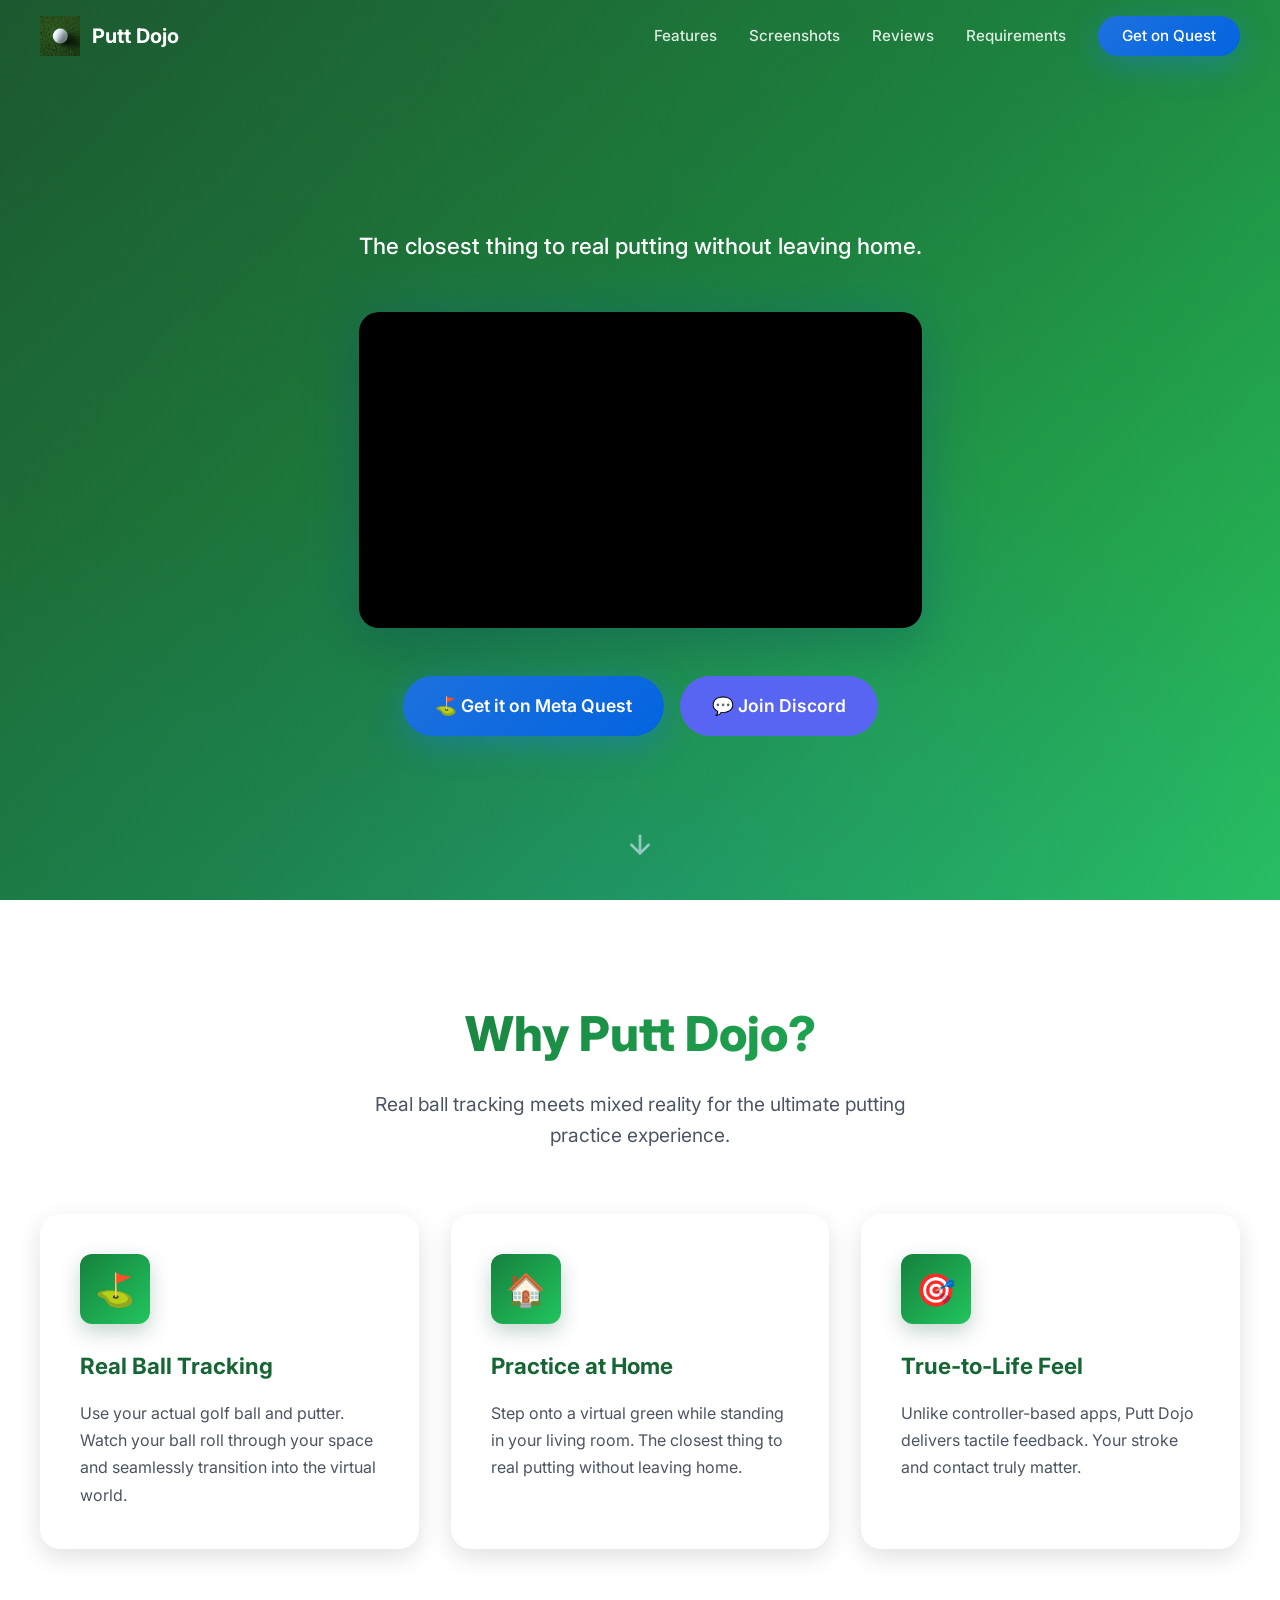
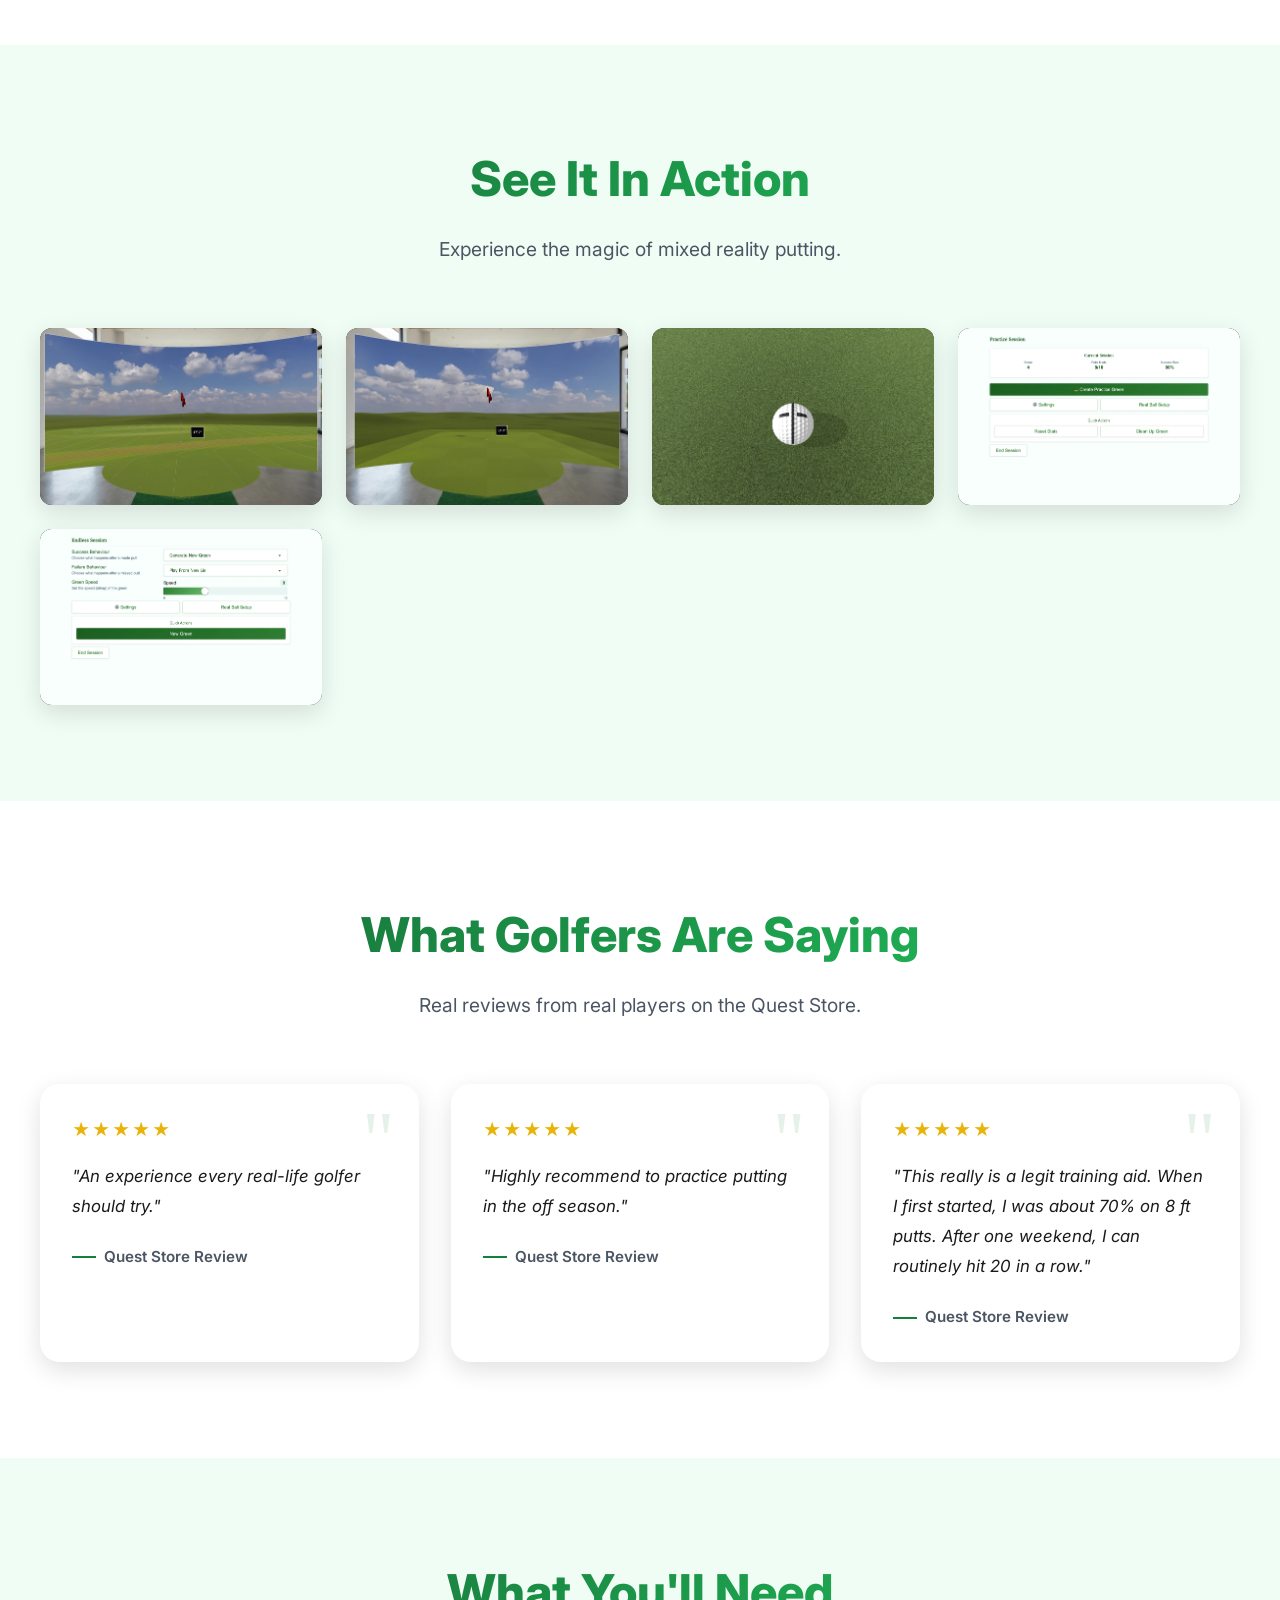
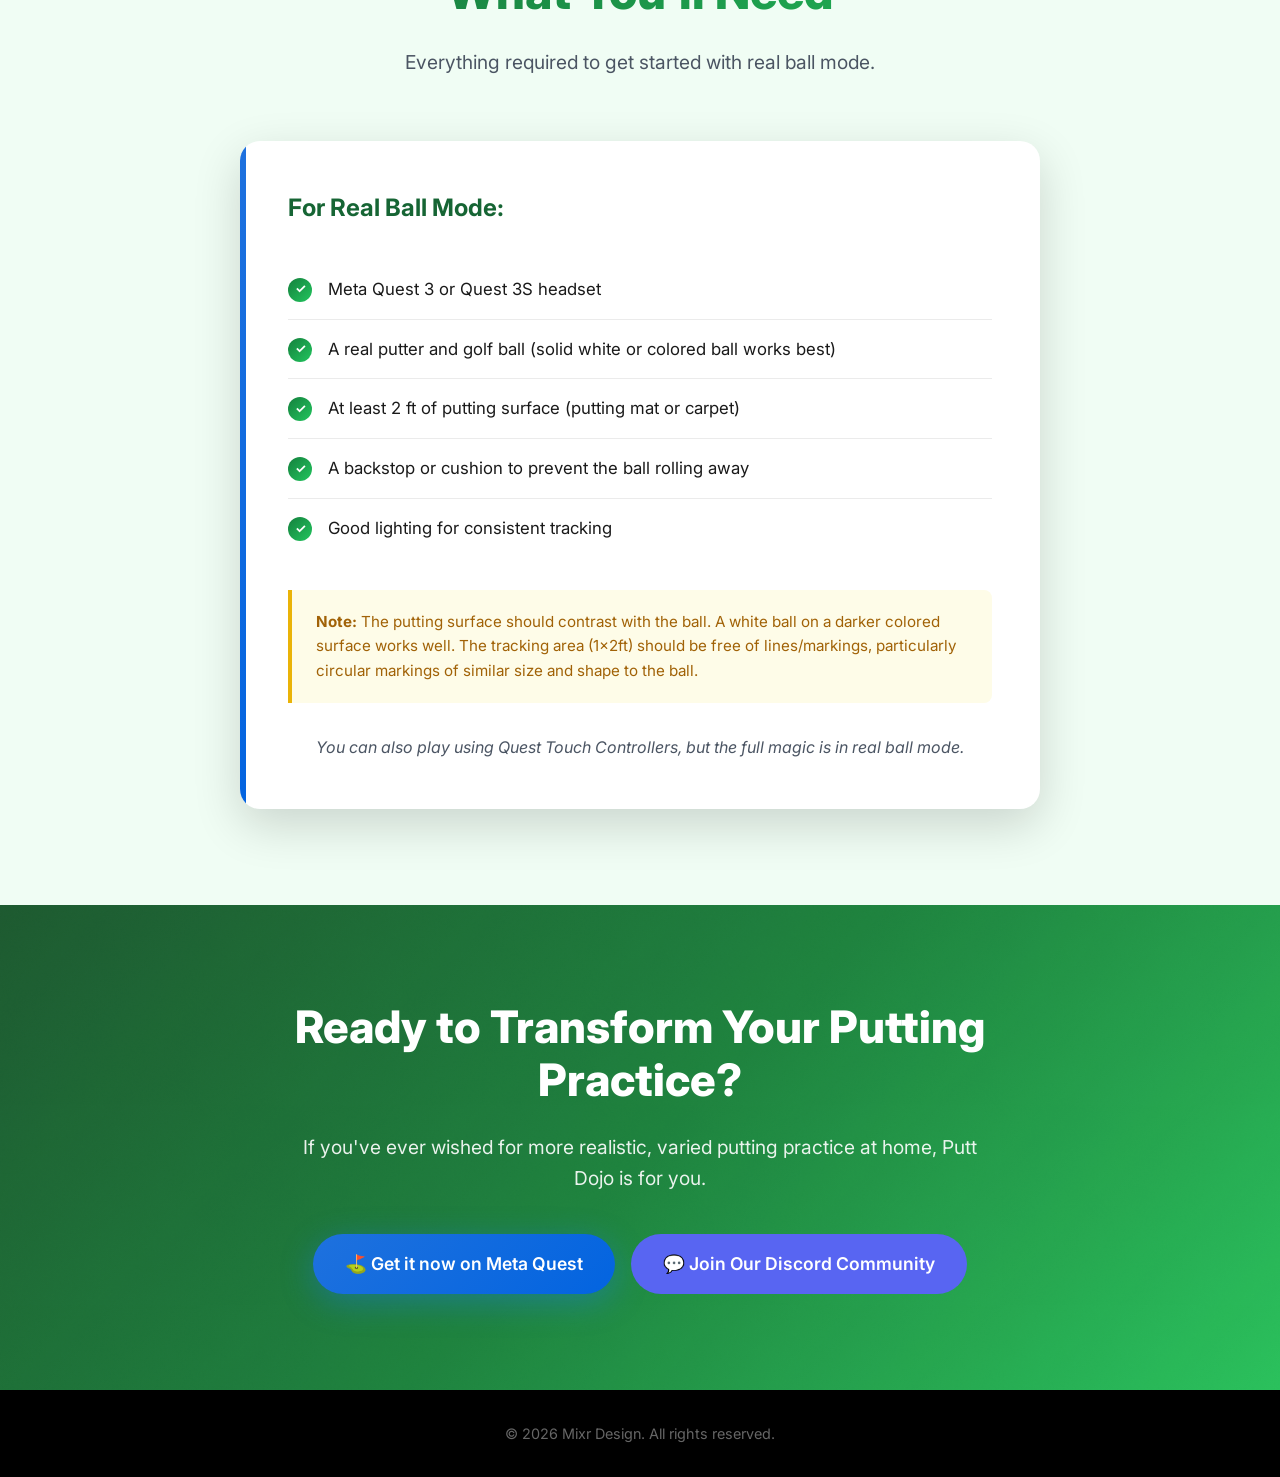
==== index.html @ 4bf3dfb3 "Update testimonial text in index.html Replaced the existing testimonial with a shorter, more concise" ====
<!DOCTYPE html>
<html lang="en">
  <head>
    <meta charset="UTF-8" />
    <meta name="viewport" content="width=device-width, initial-scale=1.0" />
    <title>Putt Dojo - Real Ball VR Golf Simulator</title>
    <meta
      name="description"
      content="Transform your putting practice with Putt Dojo. Use your real putter and golf ball in mixed reality. Available on Meta Quest 3."
    />

    <!-- Preconnect to external domains for faster loading -->
    <link rel="preconnect" href="https://www.youtube.com" />
    <link rel="preconnect" href="https://i.ytimg.com" />
    <link rel="preconnect" href="https://fonts.googleapis.com" />
    <link rel="preconnect" href="https://fonts.gstatic.com" crossorigin />

    <!-- Modern font -->
    <link
      href="https://fonts.googleapis.com/css2?family=Inter:wght@400;500;600;700;800&display=swap"
      rel="stylesheet"
    />

    <link rel="icon" type="image/x-icon" href="images/favicon.ico" />

    <link rel="stylesheet" href="styles.css" />

    <!-- Google tag (gtag.js) -->
    <script
      async
      src="https://www.googletagmanager.com/gtag/js?id=AW-17331577749"
    ></script>
    <script>
      window.dataLayer = window.dataLayer || [];
      function gtag() {
        dataLayer.push(arguments);
      }
      gtag("js", new Date());
      gtag("config", "AW-17331577749");
    </script>
  </head>
  <body>
    <!-- Navigation -->
    <nav class="nav" id="nav">
      <div class="nav-container">
        <a href="#" class="nav-logo">
          <img src="images/Icon.webp" alt="Putt Dojo" class="loaded" />
          <span>Putt Dojo</span>
        </a>
        <ul class="nav-links" id="nav-links">
          <li><a href="#features">Features</a></li>
          <li><a href="#screenshots">Screenshots</a></li>
          <li><a href="#reviews">Reviews</a></li>
          <li><a href="#requirements">Requirements</a></li>
          <li>
            <a
              href="https://www.meta.com/en-gb/experiences/putt-window/7908645409222708/"
              class="nav-cta"
              target="_blank"
              rel="noopener noreferrer"
            >
              Get on Quest
            </a>
          </li>
        </ul>
        <button
          class="nav-toggle"
          id="nav-toggle"
          aria-label="Toggle navigation"
        >
          <span></span>
          <span></span>
          <span></span>
        </button>
      </div>
    </nav>

    <!-- Hero Section -->
    <section class="hero">
      <div class="hero-content">
        <p class="hero-tagline">
          The closest thing to real putting without leaving home.
        </p>

        <div class="hero-video-container">
          <div class="video-wrapper">
            <iframe
              src="https://www.youtube.com/embed/r_3eahuJ0L4?autoplay=1&mute=1&loop=1&playlist=r_3eahuJ0L4&controls=0&modestbranding=1&rel=0"
              title="Putt Dojo Demo"
              allow="accelerometer; autoplay; clipboard-write; encrypted-media; gyroscope; picture-in-picture"
              allowfullscreen
              loading="lazy"
            ></iframe>
          </div>
        </div>

        <div class="hero-buttons">
          <a
            href="https://www.meta.com/en-gb/experiences/putt-window/7908645409222708/"
            class="btn btn-primary"
            target="_blank"
            rel="noopener noreferrer"
          >
            ⛳️ Get it on Meta Quest
          </a>
          <a
            href="https://discord.gg/wkDcwCEBzJ"
            class="btn btn-discord"
            target="_blank"
            rel="noopener noreferrer"
          >
            💬 Join Discord
          </a>
        </div>
      </div>

      <div class="scroll-indicator">
        <svg
          viewBox="0 0 24 24"
          fill="none"
          stroke="currentColor"
          stroke-width="2"
        >
          <path d="M12 5v14M5 12l7 7 7-7" />
        </svg>
      </div>
    </section>

    <!-- Features Section -->
    <section class="section section-white" id="features">
      <div class="container">
        <div class="section-header reveal">
          <h2 class="section-title">Why Putt Dojo?</h2>
          <p class="section-subtitle">
            Real ball tracking meets mixed reality for the ultimate putting
            practice experience.
          </p>
        </div>

        <div class="features-grid">
          <div class="feature-card reveal">
            <div class="feature-icon">⛳</div>
            <h3>Real Ball Tracking</h3>
            <p>
              Use your actual golf ball and putter. Watch your ball roll through
              your space and seamlessly transition into the virtual world.
            </p>
          </div>

          <div class="feature-card reveal">
            <div class="feature-icon">🏠</div>
            <h3>Practice at Home</h3>
            <p>
              Step onto a virtual green while standing in your living room. The
              closest thing to real putting without leaving home.
            </p>
          </div>

          <div class="feature-card reveal">
            <div class="feature-icon">🎯</div>
            <h3>True-to-Life Feel</h3>
            <p>
              Unlike controller-based apps, Putt Dojo delivers tactile feedback.
              Your stroke and contact truly matter.
            </p>
          </div>
        </div>
      </div>
    </section>

    <!-- Screenshots Section -->
    <section class="section section-light" id="screenshots">
      <div class="container">
        <div class="section-header reveal">
          <h2 class="section-title">See It In Action</h2>
          <p class="section-subtitle">
            Experience the magic of mixed reality putting.
          </p>
        </div>

        <div class="screenshots-grid">
          <div class="screenshot-item reveal">
            <img
              data-src="images/Screenshot0.webp"
              alt="Putt Dojo gameplay screenshot 1"
              class="lazy"
            />
          </div>
          <div class="screenshot-item reveal">
            <img
              data-src="images/Screenshot1.webp"
              alt="Putt Dojo gameplay screenshot 2"
              class="lazy"
            />
          </div>
          <div class="screenshot-item reveal">
            <img
              data-src="images/Screenshot2.webp"
              alt="Putt Dojo gameplay screenshot 3"
              class="lazy"
            />
          </div>
          <div class="screenshot-item reveal">
            <img
              data-src="images/Screenshot3.webp"
              alt="Putt Dojo gameplay screenshot 4"
              class="lazy"
            />
          </div>
          <div class="screenshot-item reveal">
            <img
              data-src="images/Screenshot4.webp"
              alt="Putt Dojo gameplay screenshot 5"
              class="lazy"
            />
          </div>
        </div>
      </div>
    </section>

    <!-- Testimonials Section -->
    <section class="section section-white" id="reviews">
      <div class="container">
        <div class="section-header reveal">
          <h2 class="section-title">What Golfers Are Saying</h2>
          <p class="section-subtitle">
            Real reviews from real players on the Quest Store.
          </p>
        </div>

        <div class="testimonials-grid">
          <div class="testimonial-card reveal">
            <div class="testimonial-rating">★★★★★</div>
            <p class="testimonial-text">
              "An experience every real-life golfer should try."
            </p>
            <p class="testimonial-author">Quest Store Review</p>
          </div>

          <div class="testimonial-card reveal">
            <div class="testimonial-rating">★★★★★</div>
            <p class="testimonial-text">
              "Highly recommend to practice putting in the off season."
            </p>
            <p class="testimonial-author">Quest Store Review</p>
          </div>

          <div class="testimonial-card reveal">
            <div class="testimonial-rating">★★★★★</div>
            <p class="testimonial-text">
              "This really is a legit training aid. When I first started, I was
              about 70% on 8 ft putts. After one weekend, I can routinely hit 20
              in a row."
            </p>
            <p class="testimonial-author">Quest Store Review</p>
          </div>
        </div>
      </div>
    </section>

    <!-- Requirements Section -->
    <section class="section section-light" id="requirements">
      <div class="container">
        <div class="section-header reveal">
          <h2 class="section-title">What You'll Need</h2>
          <p class="section-subtitle">
            Everything required to get started with real ball mode.
          </p>
        </div>

        <div class="requirements-container reveal">
          <div class="requirements-card">
            <h3>For Real Ball Mode:</h3>
            <ul class="requirements-list">
              <li>
                <span class="check-icon">✓</span>
                <span>Meta Quest 3 or Quest 3S headset</span>
              </li>
              <li>
                <span class="check-icon">✓</span>
                <span
                  >A real putter and golf ball (solid white or colored ball
                  works best)</span
                >
              </li>
              <li>
                <span class="check-icon">✓</span>
                <span
                  >At least 2 ft of putting surface (putting mat or
                  carpet)</span
                >
              </li>
              <li>
                <span class="check-icon">✓</span>
                <span
                  >A backstop or cushion to prevent the ball rolling away</span
                >
              </li>
              <li>
                <span class="check-icon">✓</span>
                <span>Good lighting for consistent tracking</span>
              </li>
            </ul>

            <div class="note-box">
              <p>
                <strong>Note:</strong> The putting surface should contrast with
                the ball. A white ball on a darker colored surface works well.
                The tracking area (1x2ft) should be free of lines/markings,
                particularly circular markings of similar size and shape to the
                ball.
              </p>
            </div>

            <p class="controller-note">
              You can also play using Quest Touch Controllers, but the full
              magic is in real ball mode.
            </p>
          </div>
        </div>
      </div>
    </section>

    <!-- CTA Section -->
    <section class="section section-gradient">
      <div class="container">
        <div class="cta-content reveal">
          <h2 class="cta-title">Ready to Transform Your Putting Practice?</h2>
          <p class="cta-text">
            If you've ever wished for more realistic, varied putting practice at
            home, Putt Dojo is for you.
          </p>

          <div class="cta-buttons">
            <a
              href="https://www.meta.com/en-gb/experiences/putt-window/7908645409222708/"
              class="btn btn-primary"
              target="_blank"
              rel="noopener noreferrer"
            >
              ⛳️ Get it now on Meta Quest
            </a>
            <a
              href="https://discord.gg/wkDcwCEBzJ"
              class="btn btn-discord"
              target="_blank"
              rel="noopener noreferrer"
            >
              💬 Join Our Discord Community
            </a>
          </div>
        </div>
      </div>
    </section>

    <!-- Footer -->
    <footer class="footer">
      <p>&copy; 2026 Mixr Design. All rights reserved.</p>
    </footer>

    <script src="script.js"></script>
  </body>
</html>
---- styles.css ----
:root {
  /* Color palette - Light Golf Green Theme */
  --primary-green: #15803d;
  --primary-green-dark: #166534;
  --primary-green-light: #22c55e;
  --accent-blue: #0d9488;
  --accent-blue-dark: #0f766e;
  --discord-purple: #5865f2;
  --background-dark: #14532d;
  --background-light: #f0fdf4;
  --card-bg: #ffffff;
  --text-primary: #1a1a1a;
  --text-secondary: #4b5563;
  --text-light: #ffffff;
  --gold: #eab308;
  --warning-bg: #fefce8;
  --warning-border: #eab308;

  /* Gradients */
  --gradient-hero: linear-gradient(
    135deg,
    #14532d 0%,
    #15803d 50%,
    #22c55e 100%
  );
  --gradient-cta: linear-gradient(135deg, #1e71de 0%, #0364e0 100%);
  --gradient-card: linear-gradient(145deg, #ffffff 0%, #f0fdf4 100%);

  /* Spacing */
  --section-padding: 6rem;
  --container-max: 1200px;

  /* Shadows */
  --shadow-sm: 0 2px 8px rgba(0, 0, 0, 0.08);
  --shadow-md: 0 8px 24px rgba(0, 0, 0, 0.12);
  --shadow-lg: 0 16px 48px rgba(0, 0, 0, 0.16);
  --shadow-glow: 0 8px 32px rgba(24, 119, 242, 0.4);

  /* Transitions */
  --transition-fast: 0.2s ease;
  --transition-normal: 0.3s ease;
  --transition-slow: 0.5s ease;

  /* Border radius */
  --radius-sm: 8px;
  --radius-md: 12px;
  --radius-lg: 20px;
  --radius-xl: 32px;
}

* {
  margin: 0;
  padding: 0;
  box-sizing: border-box;
}

html {
  scroll-behavior: smooth;
}

body {
  font-family: "Inter", -apple-system, BlinkMacSystemFont, "Segoe UI", Roboto,
    sans-serif;
  background: var(--background-dark);
  color: var(--text-light);
  line-height: 1.6;
  overflow-x: hidden;
}

/* ===== NAVIGATION ===== */
.nav {
  position: fixed;
  top: 0;
  left: 0;
  right: 0;
  z-index: 1000;
  padding: 1rem 2rem;
  transition: all var(--transition-normal);
}

.nav.scrolled {
  background: rgba(20, 83, 45, 0.95);
  backdrop-filter: blur(20px);
  -webkit-backdrop-filter: blur(20px);
  box-shadow: 0 4px 30px rgba(0, 0, 0, 0.15);
}

.nav-container {
  max-width: var(--container-max);
  margin: 0 auto;
  display: flex;
  align-items: center;
  justify-content: space-between;
}

.nav-logo {
  display: flex;
  align-items: center;
  gap: 0.75rem;
  text-decoration: none;
  color: var(--text-light);
  font-weight: 700;
  font-size: 1.25rem;
}

.nav-logo img {
  height: 40px;
  width: auto;
}

.nav-links {
  display: flex;
  align-items: center;
  gap: 2rem;
  list-style: none;
}

.nav-links a {
  color: var(--text-light);
  text-decoration: none;
  font-weight: 500;
  font-size: 0.95rem;
  opacity: 0.85;
  transition: opacity var(--transition-fast);
}

.nav-links a:hover {
  opacity: 1;
}

.nav-cta {
  background: var(--gradient-cta);
  color: white !important;
  padding: 0.65rem 1.5rem;
  border-radius: 50px;
  opacity: 1 !important;
  box-shadow: var(--shadow-glow);
  transition: transform var(--transition-fast),
    box-shadow var(--transition-fast);
}

.nav-cta:hover {
  transform: translateY(-2px);
  box-shadow: 0 12px 40px rgba(24, 119, 242, 0.5);
}

.nav-toggle {
  display: none;
  flex-direction: column;
  gap: 5px;
  background: none;
  border: none;
  cursor: pointer;
  padding: 0.5rem;
}

.nav-toggle span {
  width: 24px;
  height: 2px;
  background: white;
  border-radius: 2px;
  transition: var(--transition-fast);
}

/* ===== HERO SECTION ===== */
.hero {
  min-height: 100vh;
  display: flex;
  flex-direction: column;
  align-items: center;
  justify-content: center;
  padding: 8rem 2rem 4rem;
  background: var(--gradient-hero);
  position: relative;
  overflow: hidden;
}

.hero::before {
  content: "";
  position: absolute;
  top: 0;
  left: 0;
  right: 0;
  bottom: 0;
  background: url("images/green.png") repeat;
  background-size: 400px 400px;
  opacity: 0.08;
  pointer-events: none;
}

.hero::after {
  content: "";
  position: absolute;
  bottom: -50%;
  left: -25%;
  width: 150%;
  height: 100%;
  background: radial-gradient(
    ellipse at center,
    rgba(24, 119, 242, 0.15) 0%,
    transparent 70%
  );
  pointer-events: none;
}

.hero-content {
  position: relative;
  z-index: 1;
  text-align: center;
  max-width: 900px;
  margin: 0 auto;
}

.hero-tagline {
  font-size: clamp(1.1rem, 3vw, 1.4rem);
  font-weight: 500;
  opacity: 0.9;
  margin-bottom: 3rem;
  animation: fadeInUp 0.8s ease-out 0.1s both;
}

.hero-video-container {
  position: relative;
  width: 100%;
  max-width: 800px;
  margin: 0 auto 3rem;
  border-radius: var(--radius-lg);
  overflow: hidden;
  box-shadow: var(--shadow-lg), 0 0 60px rgba(24, 119, 242, 0.2);
  animation: fadeInUp 0.8s ease-out 0.2s both;
}

.hero-video-container::before {
  content: "";
  position: absolute;
  inset: -2px;
  background: linear-gradient(
    135deg,
    rgba(255, 255, 255, 0.2) 0%,
    transparent 50%,
    rgba(24, 119, 242, 0.3) 100%
  );
  border-radius: inherit;
  z-index: -1;
}

.video-wrapper {
  position: relative;
  aspect-ratio: 16 / 9;
  background: #000;
}

.video-wrapper iframe {
  position: absolute;
  top: 0;
  left: 0;
  width: 100%;
  height: 100%;
  border: 0;
}

.hero-buttons {
  display: flex;
  flex-wrap: wrap;
  gap: 1rem;
  justify-content: center;
  animation: fadeInUp 0.8s ease-out 0.3s both;
}

.btn {
  display: inline-flex;
  align-items: center;
  gap: 0.5rem;
  padding: 1rem 2rem;
  font-size: 1.1rem;
  font-weight: 600;
  text-decoration: none;
  border-radius: 50px;
  transition: all var(--transition-normal);
  cursor: pointer;
  border: none;
}

.btn-primary {
  background: var(--gradient-cta);
  color: white;
  box-shadow: var(--shadow-glow);
}

.btn-primary:hover {
  transform: translateY(-3px);
  box-shadow: 0 14px 40px rgba(24, 119, 242, 0.5);
}

.btn-secondary {
  background: rgba(255, 255, 255, 0.1);
  color: white;
  border: 2px solid rgba(255, 255, 255, 0.3);
  backdrop-filter: blur(10px);
}

.btn-secondary:hover {
  background: rgba(255, 255, 255, 0.2);
  border-color: rgba(255, 255, 255, 0.5);
  transform: translateY(-3px);
}

.btn-discord {
  background: var(--discord-purple);
  color: white;
}

.btn-discord:hover {
  background: #4752c4;
  transform: translateY(-3px);
  box-shadow: 0 14px 40px rgba(88, 101, 242, 0.4);
}

.scroll-indicator {
  position: absolute;
  bottom: 2rem;
  left: 50%;
  transform: translateX(-50%);
  animation: bounce 2s infinite;
  opacity: 0.6;
}

.scroll-indicator svg {
  width: 32px;
  height: 32px;
}

/* ===== SECTION STYLES ===== */
.section {
  padding: var(--section-padding) 2rem;
}

.section-light {
  background: var(--background-light);
  color: var(--text-primary);
}

.section-white {
  background: #ffffff;
  color: var(--text-primary);
}

.section-dark {
  background: var(--background-dark);
  color: var(--text-light);
}

.section-gradient {
  background: var(--gradient-hero);
  color: var(--text-light);
  position: relative;
}

.section-gradient::before {
  content: "";
  position: absolute;
  top: 0;
  left: 0;
  right: 0;
  bottom: 0;
  background: url("images/green.png") repeat;
  background-size: 400px 400px;
  opacity: 0.1;
  pointer-events: none;
}

.container {
  max-width: var(--container-max);
  margin: 0 auto;
  position: relative;
  z-index: 1;
}

.section-header {
  text-align: center;
  margin-bottom: 4rem;
}

.section-title {
  font-size: clamp(2rem, 5vw, 3rem);
  font-weight: 800;
  margin-bottom: 1rem;
  background: linear-gradient(
    135deg,
    var(--primary-green-dark) 0%,
    var(--primary-green-light) 100%
  );
  -webkit-background-clip: text;
  -webkit-text-fill-color: transparent;
  background-clip: text;
}

.section-dark .section-title,
.section-gradient .section-title {
  background: linear-gradient(135deg, #ffffff 0%, #b8d4c8 100%);
  -webkit-background-clip: text;
  -webkit-text-fill-color: transparent;
  background-clip: text;
}

.section-subtitle {
  font-size: 1.2rem;
  color: var(--text-secondary);
  max-width: 600px;
  margin: 0 auto;
}

.section-dark .section-subtitle,
.section-gradient .section-subtitle {
  color: rgba(255, 255, 255, 0.8);
}

/* ===== FEATURES SECTION ===== */
.features-grid {
  display: grid;
  grid-template-columns: repeat(auto-fit, minmax(300px, 1fr));
  gap: 2rem;
}

.feature-card {
  background: var(--card-bg);
  padding: 2.5rem;
  border-radius: var(--radius-lg);
  box-shadow: var(--shadow-md);
  transition: all var(--transition-normal);
  position: relative;
  overflow: hidden;
}

.feature-card::before {
  content: "";
  position: absolute;
  top: 0;
  left: 0;
  right: 0;
  height: 4px;
  background: var(--gradient-cta);
  transform: scaleX(0);
  transition: transform var(--transition-normal);
}

.feature-card:hover {
  transform: translateY(-8px);
  box-shadow: var(--shadow-lg);
}

.feature-card:hover::before {
  transform: scaleX(1);
}

.feature-icon {
  width: 70px;
  height: 70px;
  display: flex;
  align-items: center;
  justify-content: center;
  font-size: 2rem;
  background: linear-gradient(
    135deg,
    var(--primary-green) 0%,
    var(--primary-green-light) 100%
  );
  border-radius: var(--radius-md);
  margin-bottom: 1.5rem;
  box-shadow: 0 8px 20px rgba(26, 92, 58, 0.25);
}

.feature-card h3 {
  font-size: 1.4rem;
  font-weight: 700;
  margin-bottom: 1rem;
  color: var(--primary-green-dark);
}

.feature-card p {
  color: var(--text-secondary);
  line-height: 1.7;
}

/* ===== SCREENSHOTS SECTION ===== */
.screenshots-grid {
  display: grid;
  grid-template-columns: repeat(auto-fit, minmax(280px, 1fr));
  gap: 1.5rem;
}

.screenshot-item {
  position: relative;
  border-radius: var(--radius-md);
  overflow: hidden;
  box-shadow: var(--shadow-md);
  transition: all var(--transition-normal);
  aspect-ratio: 16 / 10;
  background: #1a1a1a;
}

.screenshot-item:hover {
  transform: scale(1.03);
  box-shadow: var(--shadow-lg);
}

.screenshot-item img {
  width: 100%;
  height: 100%;
  object-fit: cover;
  transition: opacity var(--transition-normal);
}

.screenshot-item::after {
  content: "";
  position: absolute;
  inset: 0;
  background: linear-gradient(to top, rgba(0, 0, 0, 0.3) 0%, transparent 50%);
  pointer-events: none;
  opacity: 0;
  transition: opacity var(--transition-normal);
}

.screenshot-item:hover::after {
  opacity: 1;
}

/* ===== TESTIMONIALS SECTION ===== */
.testimonials-grid {
  display: grid;
  grid-template-columns: repeat(auto-fit, minmax(320px, 1fr));
  gap: 2rem;
}

.testimonial-card {
  background: var(--card-bg);
  padding: 2rem;
  border-radius: var(--radius-lg);
  box-shadow: var(--shadow-md);
  position: relative;
  transition: all var(--transition-normal);
}

.testimonial-card:hover {
  transform: translateY(-5px);
  box-shadow: var(--shadow-lg);
}

.testimonial-card::before {
  content: '"';
  position: absolute;
  top: 1rem;
  right: 1.5rem;
  font-size: 5rem;
  font-family: Georgia, serif;
  color: var(--primary-green);
  opacity: 0.1;
  line-height: 1;
}

.testimonial-rating {
  color: var(--gold);
  font-size: 1.1rem;
  letter-spacing: 2px;
  margin-bottom: 1rem;
}

.testimonial-text {
  font-size: 1.05rem;
  line-height: 1.8;
  color: var(--text-primary);
  margin-bottom: 1.5rem;
  font-style: italic;
}

.testimonial-author {
  font-weight: 600;
  color: var(--text-secondary);
  font-size: 0.95rem;
  display: flex;
  align-items: center;
  gap: 0.5rem;
}

.testimonial-author::before {
  content: "";
  width: 24px;
  height: 2px;
  background: var(--primary-green);
}

/* ===== REQUIREMENTS SECTION ===== */
.requirements-container {
  max-width: 800px;
  margin: 0 auto;
}

.requirements-card {
  background: var(--card-bg);
  border-radius: var(--radius-lg);
  padding: 3rem;
  box-shadow: var(--shadow-lg);
  position: relative;
  overflow: hidden;
}

.requirements-card::before {
  content: "";
  position: absolute;
  top: 0;
  left: 0;
  width: 6px;
  height: 100%;
  background: var(--gradient-cta);
}

.requirements-card h3 {
  font-size: 1.5rem;
  font-weight: 700;
  color: var(--primary-green-dark);
  margin-bottom: 2rem;
}

.requirements-list {
  list-style: none;
  margin-bottom: 2rem;
}

.requirements-list li {
  display: flex;
  align-items: flex-start;
  gap: 1rem;
  padding: 1rem 0;
  border-bottom: 1px solid rgba(0, 0, 0, 0.08);
  color: var(--text-primary);
  font-size: 1.05rem;
}

.requirements-list li:last-child {
  border-bottom: none;
}

.check-icon {
  width: 24px;
  height: 24px;
  min-width: 24px;
  background: linear-gradient(
    135deg,
    var(--primary-green) 0%,
    var(--primary-green-light) 100%
  );
  border-radius: 50%;
  display: flex;
  align-items: center;
  justify-content: center;
  color: white;
  font-size: 0.8rem;
  font-weight: bold;
  margin-top: 2px;
}

.note-box {
  background: var(--warning-bg);
  border-left: 4px solid var(--warning-border);
  padding: 1.25rem 1.5rem;
  border-radius: 0 var(--radius-sm) var(--radius-sm) 0;
  margin-top: 2rem;
}

.note-box strong {
  color: #a16207;
}

.note-box p {
  color: #a16207;
  font-size: 0.95rem;
  line-height: 1.6;
}

.controller-note {
  margin-top: 2rem;
  color: var(--text-secondary);
  font-size: 1rem;
  font-style: italic;
  text-align: center;
}

/* ===== CTA SECTION ===== */
.cta-content {
  text-align: center;
  max-width: 700px;
  margin: 0 auto;
}

.cta-title {
  font-size: clamp(2rem, 5vw, 2.8rem);
  font-weight: 800;
  margin-bottom: 1.5rem;
  line-height: 1.2;
}

.cta-text {
  font-size: 1.2rem;
  opacity: 0.9;
  margin-bottom: 2.5rem;
}

.cta-buttons {
  display: flex;
  flex-wrap: wrap;
  gap: 1rem;
  justify-content: center;
}

/* ===== FOOTER ===== */
.footer {
  background: #000;
  padding: 2rem;
  text-align: center;
}

.footer p {
  color: #666;
  font-size: 0.9rem;
}

/* ===== ANIMATIONS ===== */
@keyframes fadeInUp {
  from {
    opacity: 0;
    transform: translateY(30px);
  }
  to {
    opacity: 1;
    transform: translateY(0);
  }
}

@keyframes bounce {
  0%,
  100% {
    transform: translateX(-50%) translateY(0);
  }
  50% {
    transform: translateX(-50%) translateY(10px);
  }
}

.reveal {
  opacity: 0;
  transform: translateY(40px);
  transition: all 0.8s ease;
}

.reveal.active {
  opacity: 1;
  transform: translateY(0);
}

/* Lazy load images */
img {
  opacity: 0;
  transition: opacity var(--transition-normal);
}

img.loaded {
  opacity: 1;
}

/* ===== RESPONSIVE ===== */
@media (max-width: 900px) {
  .nav-links {
    display: none;
    position: absolute;
    top: 100%;
    left: 0;
    right: 0;
    background: rgba(20, 83, 45, 0.98);
    flex-direction: column;
    padding: 2rem;
    gap: 1.5rem;
    backdrop-filter: blur(20px);
  }

  .nav-links.active {
    display: flex;
  }

  .nav-toggle {
    display: flex;
  }

  .hero {
    padding: 7rem 1.5rem 3rem;
    min-height: auto;
  }

  .hero-video-container {
    margin-bottom: 2rem;
  }

  .btn {
    padding: 0.9rem 1.75rem;
    font-size: 1rem;
  }

  .section {
    padding: 4rem 1.5rem;
  }

  .feature-card {
    padding: 2rem;
  }

  .requirements-card {
    padding: 2rem;
  }

  .testimonials-grid {
    grid-template-columns: 1fr;
  }
}

@media (max-width: 480px) {
  .hero-buttons {
    flex-direction: column;
    width: 100%;
  }

  .hero-buttons .btn {
    width: 100%;
    justify-content: center;
  }

  .cta-buttons {
    flex-direction: column;
  }

  .cta-buttons .btn {
    width: 100%;
    justify-content: center;
  }

  .features-grid {
    grid-template-columns: 1fr;
  }

  .screenshots-grid {
    grid-template-columns: 1fr;
  }
}
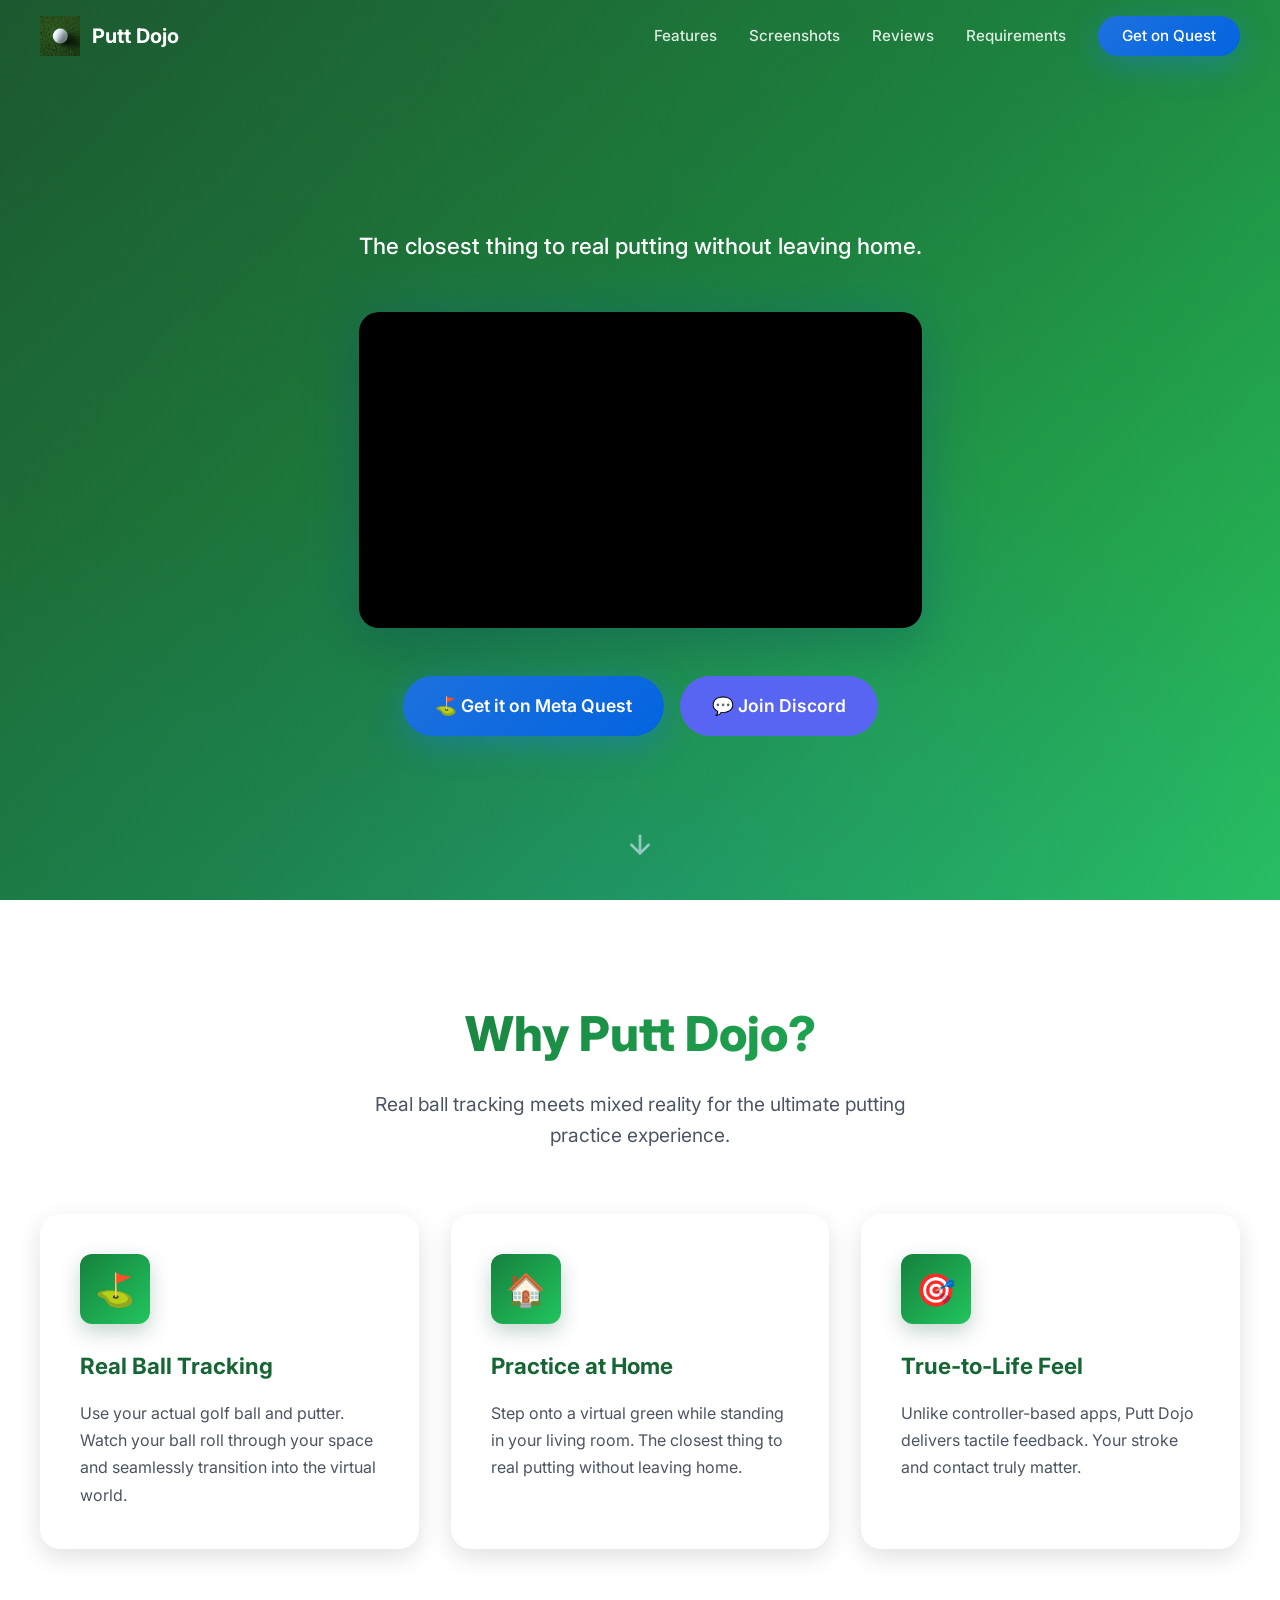
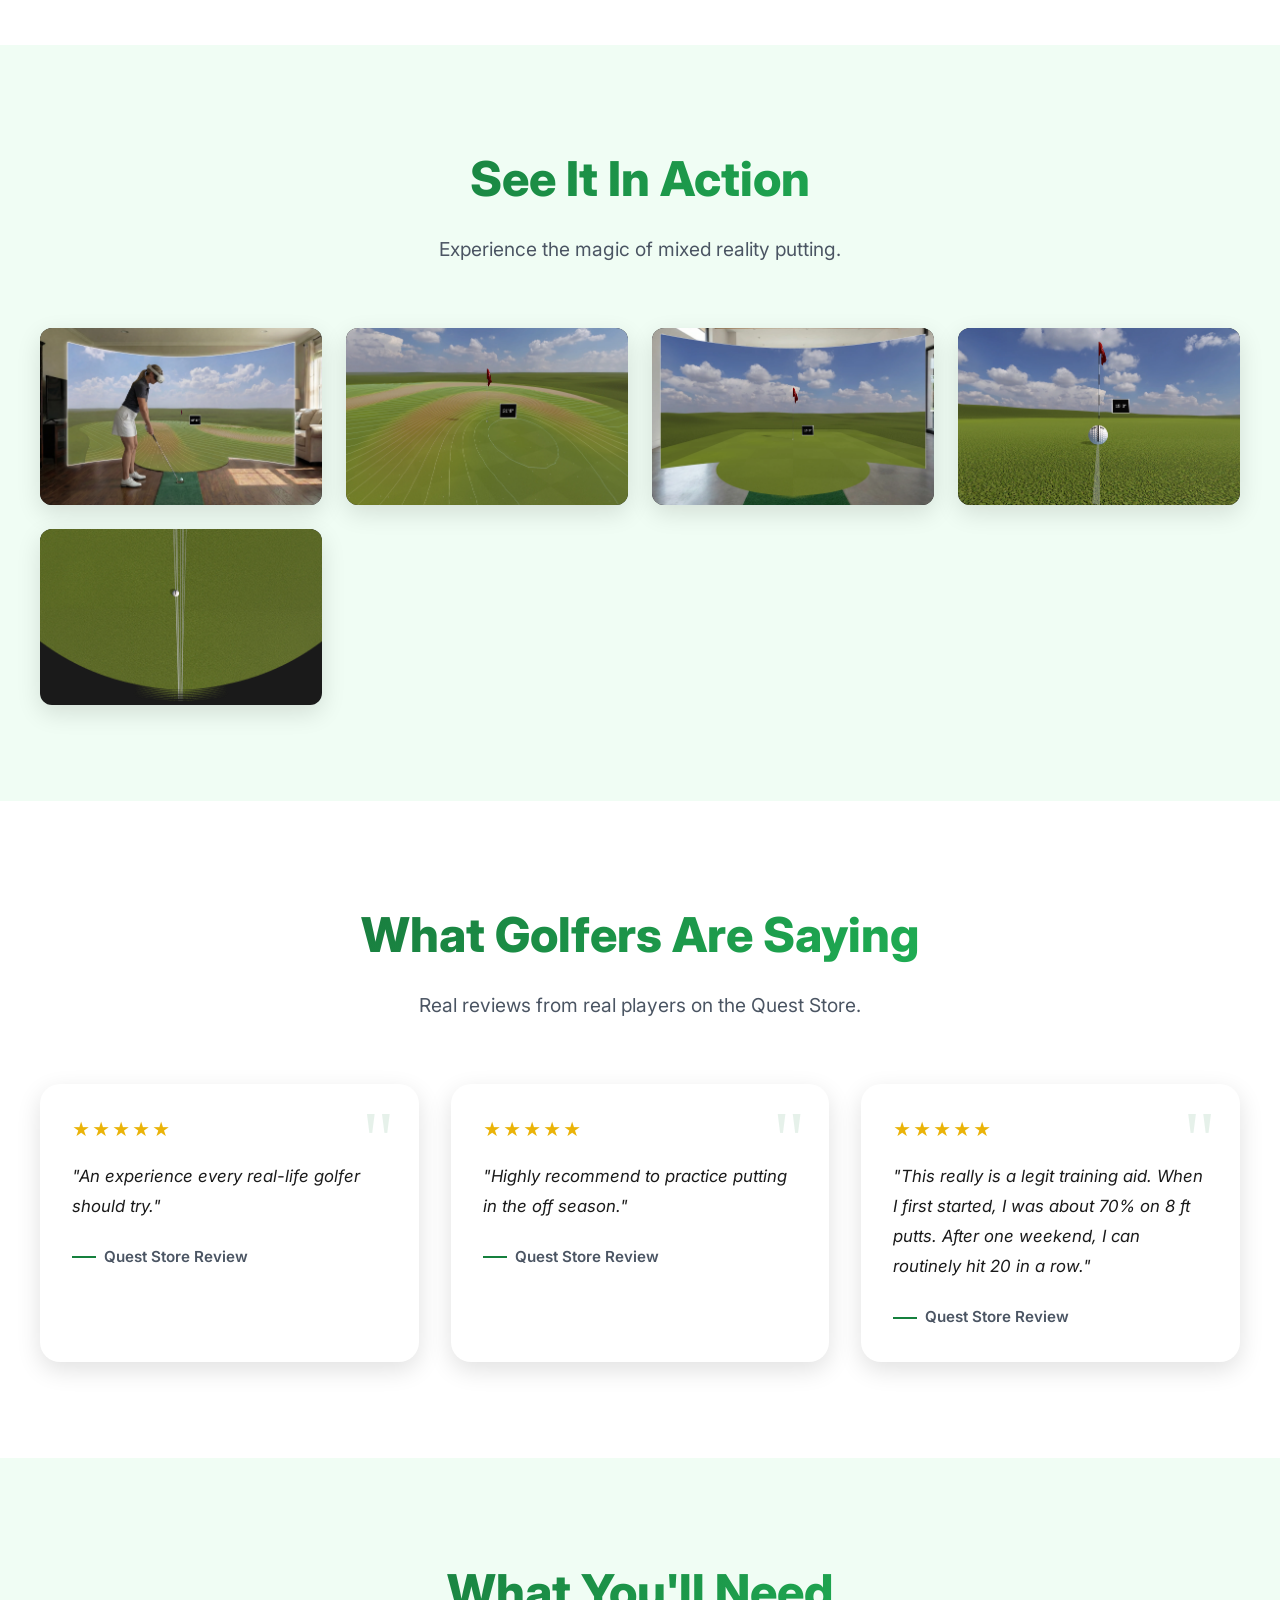
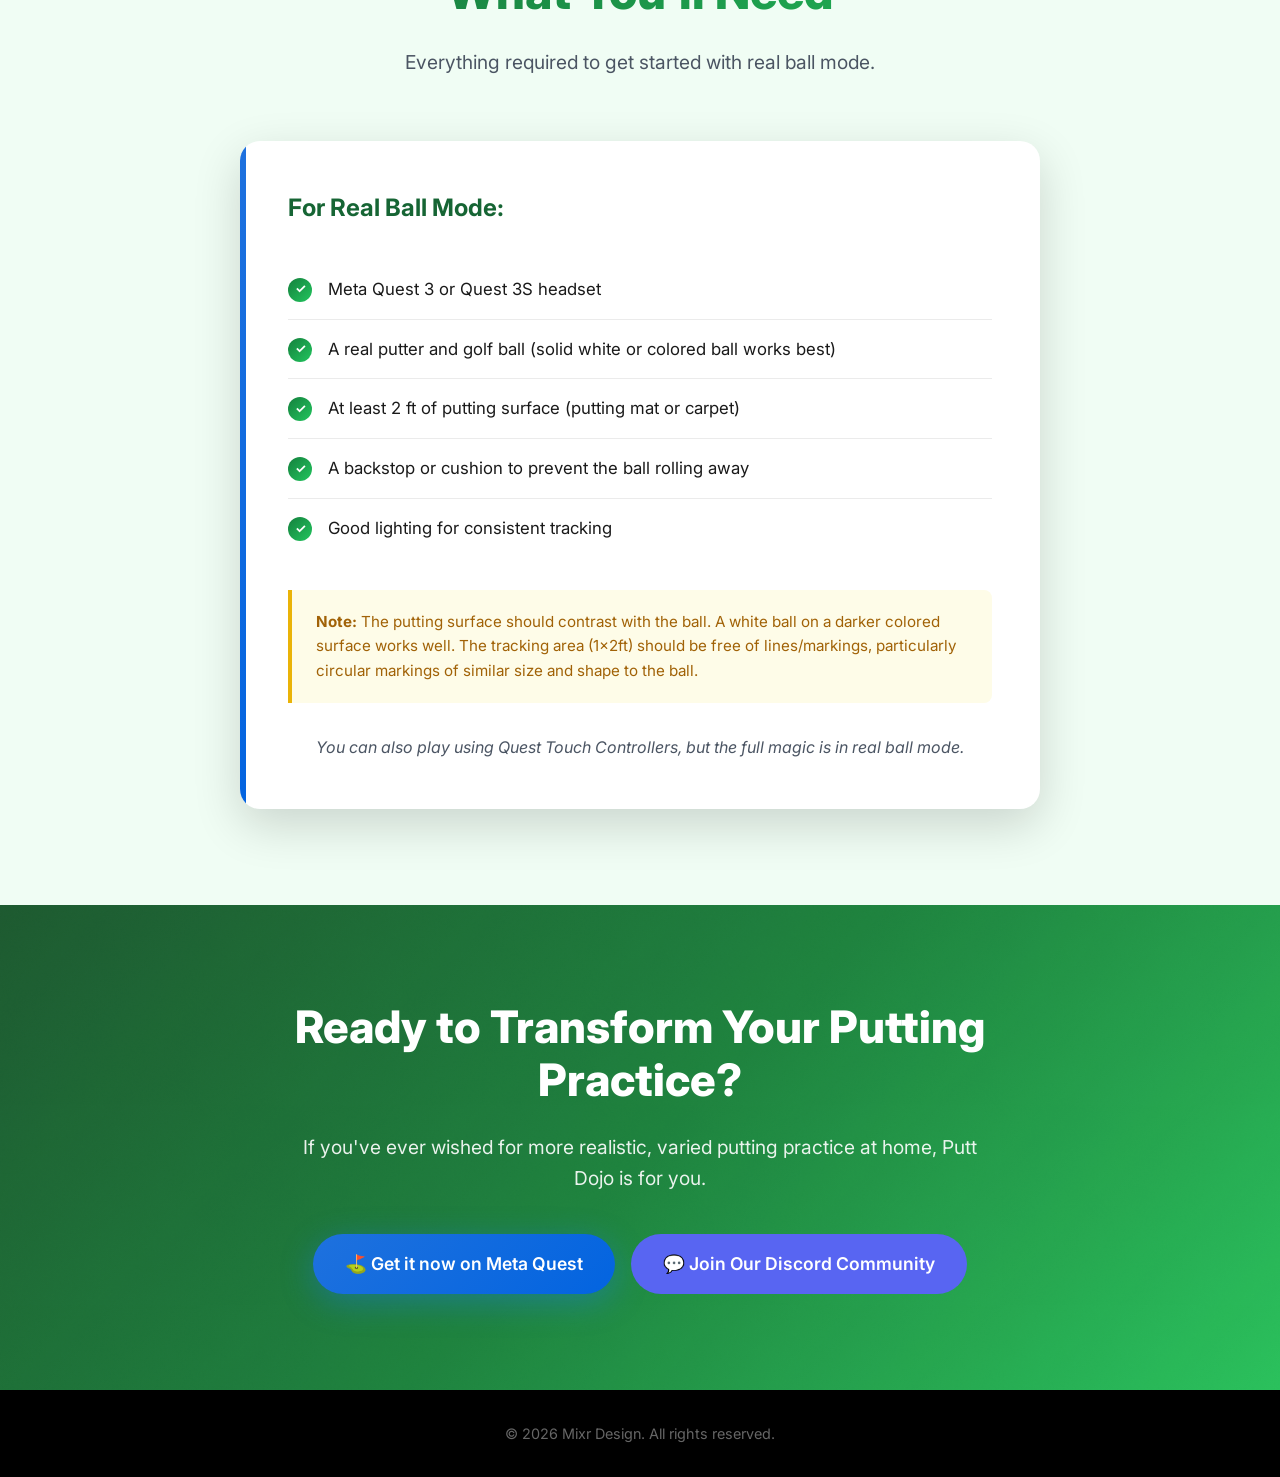
==== commit 51e597b3: "Add lightbox gallery for screenshots Introduces a lightbox gallery feature for viewing screenshots i" ====
--- a/index.html
+++ b/index.html
@@ -24,6 +24,38 @@
     <link rel="icon" type="image/x-icon" href="images/favicon.ico" />
 
     <link rel="stylesheet" href="styles.css" />
+
+    <!-- Lightbox Gallery -->
+    <div class="lightbox" id="lightbox">
+      <button class="lightbox-close" aria-label="Close gallery">&times;</button>
+      <button class="lightbox-nav lightbox-prev" aria-label="Previous image">
+        <svg
+          viewBox="0 0 24 24"
+          fill="none"
+          stroke="currentColor"
+          stroke-width="2"
+        >
+          <path d="M15 18l-6-6 6-6" />
+        </svg>
+      </button>
+      <button class="lightbox-nav lightbox-next" aria-label="Next image">
+        <svg
+          viewBox="0 0 24 24"
+          fill="none"
+          stroke="currentColor"
+          stroke-width="2"
+        >
+          <path d="M9 18l6-6-6-6" />
+        </svg>
+      </button>
+      <div class="lightbox-content">
+        <img src="" alt="" class="lightbox-image" />
+      </div>
+      <div class="lightbox-counter">
+        <span class="lightbox-current">1</span> /
+        <span class="lightbox-total">5</span>
+      </div>
+    </div>
 
     <!-- Google tag (gtag.js) -->
     <script
@@ -179,40 +211,90 @@
         </div>
 
         <div class="screenshots-grid">
-          <div class="screenshot-item reveal">
+          <div class="screenshot-item reveal" data-index="0">
             <img
               data-src="images/Screenshot0.webp"
               alt="Putt Dojo gameplay screenshot 1"
               class="lazy"
             />
-          </div>
-          <div class="screenshot-item reveal">
+            <div class="screenshot-expand-icon">
+              <svg
+                viewBox="0 0 24 24"
+                fill="none"
+                stroke="currentColor"
+                stroke-width="2"
+              >
+                <path d="M15 3h6v6M9 21H3v-6M21 3l-7 7M3 21l7-7" />
+              </svg>
+            </div>
+          </div>
+          <div class="screenshot-item reveal" data-index="1">
             <img
               data-src="images/Screenshot1.webp"
               alt="Putt Dojo gameplay screenshot 2"
               class="lazy"
             />
-          </div>
-          <div class="screenshot-item reveal">
+            <div class="screenshot-expand-icon">
+              <svg
+                viewBox="0 0 24 24"
+                fill="none"
+                stroke="currentColor"
+                stroke-width="2"
+              >
+                <path d="M15 3h6v6M9 21H3v-6M21 3l-7 7M3 21l7-7" />
+              </svg>
+            </div>
+          </div>
+          <div class="screenshot-item reveal" data-index="2">
             <img
               data-src="images/Screenshot2.webp"
               alt="Putt Dojo gameplay screenshot 3"
               class="lazy"
             />
-          </div>
-          <div class="screenshot-item reveal">
+            <div class="screenshot-expand-icon">
+              <svg
+                viewBox="0 0 24 24"
+                fill="none"
+                stroke="currentColor"
+                stroke-width="2"
+              >
+                <path d="M15 3h6v6M9 21H3v-6M21 3l-7 7M3 21l7-7" />
+              </svg>
+            </div>
+          </div>
+          <div class="screenshot-item reveal" data-index="3">
             <img
               data-src="images/Screenshot3.webp"
               alt="Putt Dojo gameplay screenshot 4"
               class="lazy"
             />
-          </div>
-          <div class="screenshot-item reveal">
+            <div class="screenshot-expand-icon">
+              <svg
+                viewBox="0 0 24 24"
+                fill="none"
+                stroke="currentColor"
+                stroke-width="2"
+              >
+                <path d="M15 3h6v6M9 21H3v-6M21 3l-7 7M3 21l7-7" />
+              </svg>
+            </div>
+          </div>
+          <div class="screenshot-item reveal" data-index="4">
             <img
               data-src="images/Screenshot4.webp"
               alt="Putt Dojo gameplay screenshot 5"
               class="lazy"
             />
+            <div class="screenshot-expand-icon">
+              <svg
+                viewBox="0 0 24 24"
+                fill="none"
+                stroke="currentColor"
+                stroke-width="2"
+              >
+                <path d="M15 3h6v6M9 21H3v-6M21 3l-7 7M3 21l7-7" />
+              </svg>
+            </div>
           </div>
         </div>
       </div>
--- a/styles.css
+++ b/styles.css
@@ -525,6 +525,197 @@
   opacity: 1;
 }
 
+.screenshot-item {
+  cursor: pointer;
+}
+
+.screenshot-expand-icon {
+  position: absolute;
+  bottom: 12px;
+  right: 12px;
+  width: 36px;
+  height: 36px;
+  background: rgba(0, 0, 0, 0.6);
+  border-radius: 50%;
+  display: flex;
+  align-items: center;
+  justify-content: center;
+  opacity: 0;
+  transition: opacity var(--transition-normal),
+    transform var(--transition-normal);
+  z-index: 2;
+  pointer-events: none;
+}
+
+.screenshot-expand-icon svg {
+  width: 18px;
+  height: 18px;
+  color: white;
+}
+
+.screenshot-item:hover .screenshot-expand-icon {
+  opacity: 1;
+}
+
+/* ===== LIGHTBOX GALLERY ===== */
+.lightbox {
+  position: fixed;
+  top: 0;
+  left: 0;
+  width: 100%;
+  height: 100%;
+  background: rgba(0, 0, 0, 0.95);
+  z-index: 2000;
+  display: flex;
+  align-items: center;
+  justify-content: center;
+  opacity: 0;
+  visibility: hidden;
+  transition: opacity var(--transition-normal),
+    visibility var(--transition-normal);
+}
+
+.lightbox.active {
+  opacity: 1;
+  visibility: visible;
+}
+
+.lightbox-content {
+  max-width: 90vw;
+  max-height: 85vh;
+  display: flex;
+  align-items: center;
+  justify-content: center;
+}
+
+.lightbox-image {
+  max-width: 100%;
+  max-height: 85vh;
+  object-fit: contain;
+  border-radius: var(--radius-md);
+  box-shadow: 0 20px 60px rgba(0, 0, 0, 0.5);
+  transform: scale(0.9);
+  transition: transform var(--transition-normal);
+}
+
+.lightbox.active .lightbox-image {
+  transform: scale(1);
+}
+
+.lightbox-close {
+  position: absolute;
+  top: 20px;
+  right: 20px;
+  width: 48px;
+  height: 48px;
+  background: rgba(255, 255, 255, 0.1);
+  border: none;
+  border-radius: 50%;
+  color: white;
+  font-size: 32px;
+  cursor: pointer;
+  display: flex;
+  align-items: center;
+  justify-content: center;
+  transition: background var(--transition-fast),
+    transform var(--transition-fast);
+  z-index: 2001;
+}
+
+.lightbox-close:hover {
+  background: rgba(255, 255, 255, 0.2);
+  transform: scale(1.1);
+}
+
+.lightbox-nav {
+  position: absolute;
+  top: 50%;
+  transform: translateY(-50%);
+  width: 56px;
+  height: 56px;
+  background: rgba(255, 255, 255, 0.1);
+  border: none;
+  border-radius: 50%;
+  color: white;
+  cursor: pointer;
+  display: flex;
+  align-items: center;
+  justify-content: center;
+  transition: background var(--transition-fast),
+    transform var(--transition-fast);
+  z-index: 2001;
+}
+
+.lightbox-nav:hover {
+  background: rgba(255, 255, 255, 0.2);
+  transform: translateY(-50%) scale(1.1);
+}
+
+.lightbox-nav svg {
+  width: 28px;
+  height: 28px;
+}
+
+.lightbox-prev {
+  left: 20px;
+}
+
+.lightbox-next {
+  right: 20px;
+}
+
+.lightbox-counter {
+  position: absolute;
+  bottom: 24px;
+  left: 50%;
+  transform: translateX(-50%);
+  color: rgba(255, 255, 255, 0.8);
+  font-size: 0.95rem;
+  font-weight: 500;
+  background: rgba(0, 0, 0, 0.5);
+  padding: 8px 20px;
+  border-radius: 20px;
+}
+
+/* Mobile lightbox adjustments */
+@media (max-width: 768px) {
+  .lightbox-nav {
+    width: 44px;
+    height: 44px;
+  }
+
+  .lightbox-nav svg {
+    width: 22px;
+    height: 22px;
+  }
+
+  .lightbox-prev {
+    left: 10px;
+  }
+
+  .lightbox-next {
+    right: 10px;
+  }
+
+  .lightbox-close {
+    top: 10px;
+    right: 10px;
+    width: 40px;
+    height: 40px;
+    font-size: 28px;
+  }
+
+  .lightbox-counter {
+    bottom: 16px;
+    font-size: 0.85rem;
+    padding: 6px 16px;
+  }
+
+  .screenshot-expand-icon {
+    opacity: 0.7;
+  }
+}
+
 /* ===== TESTIMONIALS SECTION ===== */
 .testimonials-grid {
   display: grid;
@@ -763,7 +954,8 @@
   transition: opacity var(--transition-normal);
 }
 
-img.loaded {
+img.loaded,
+.lightbox-image {
   opacity: 1;
 }
 
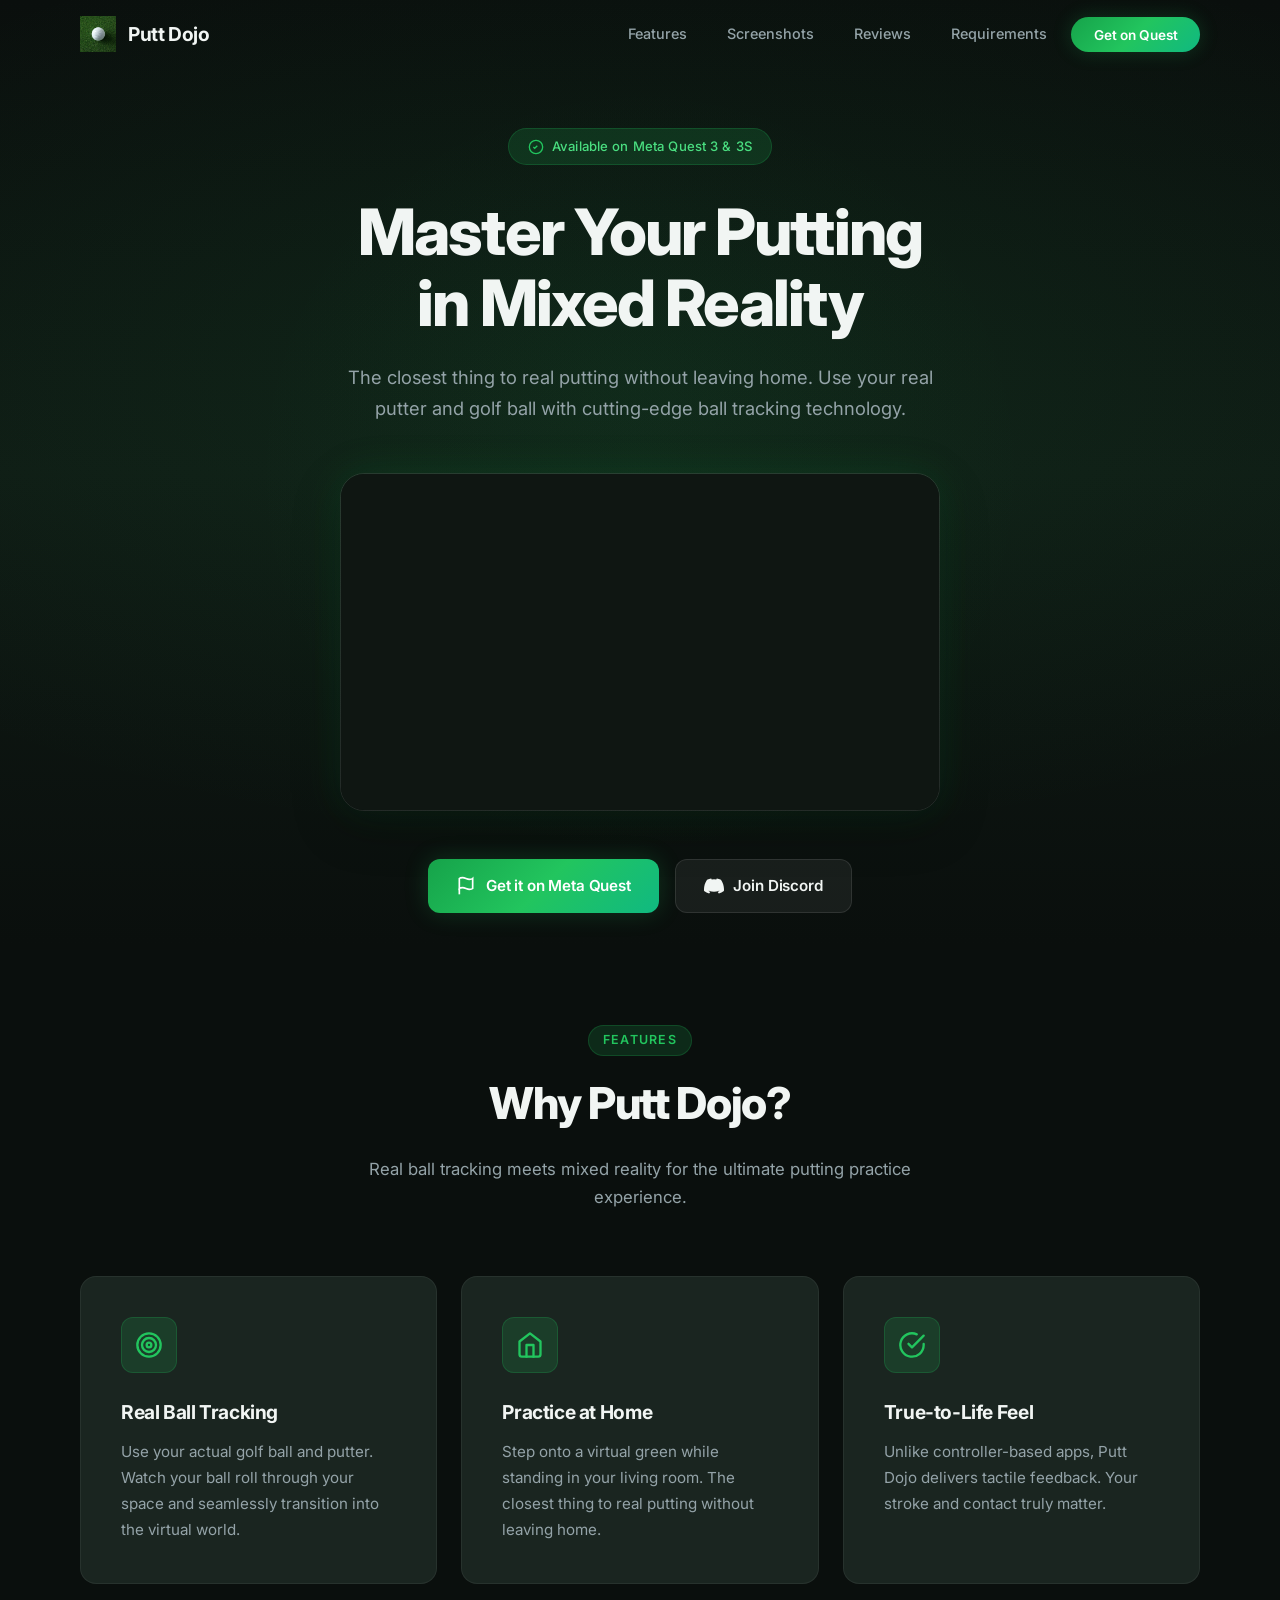
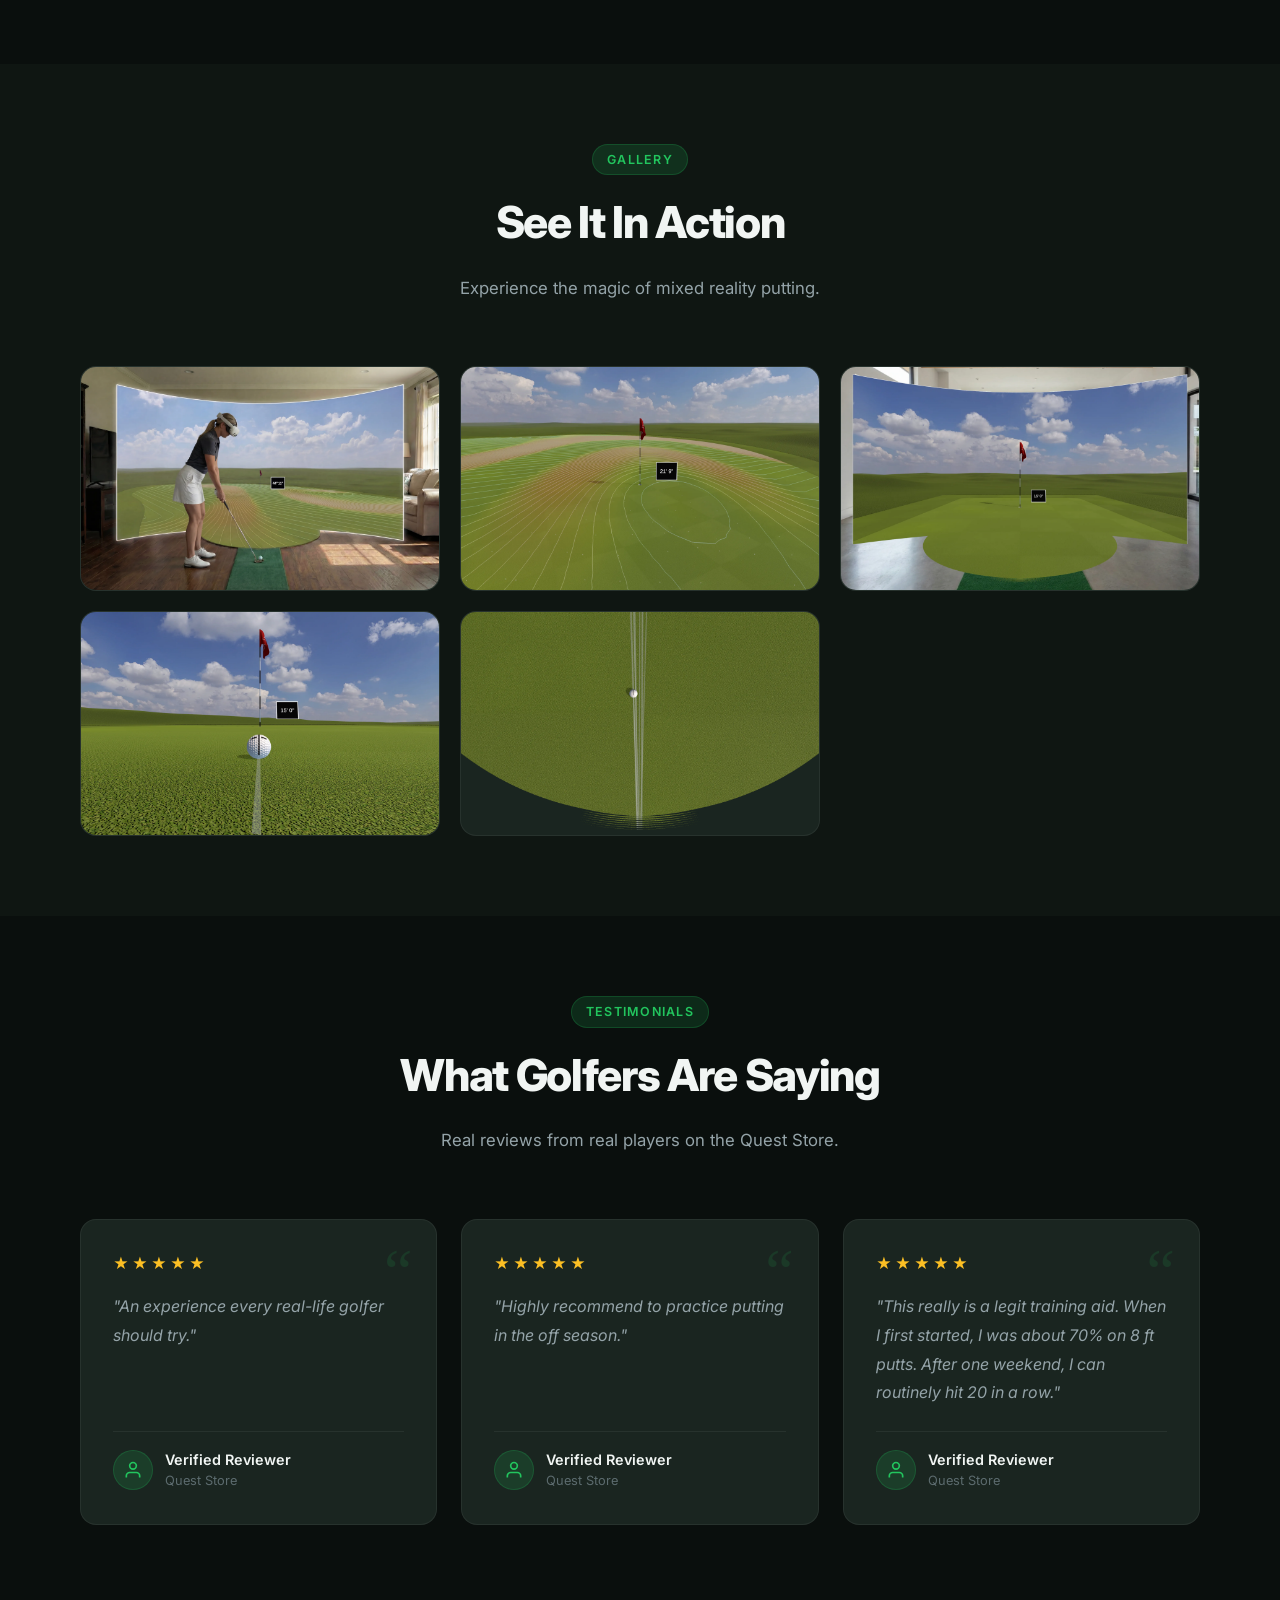
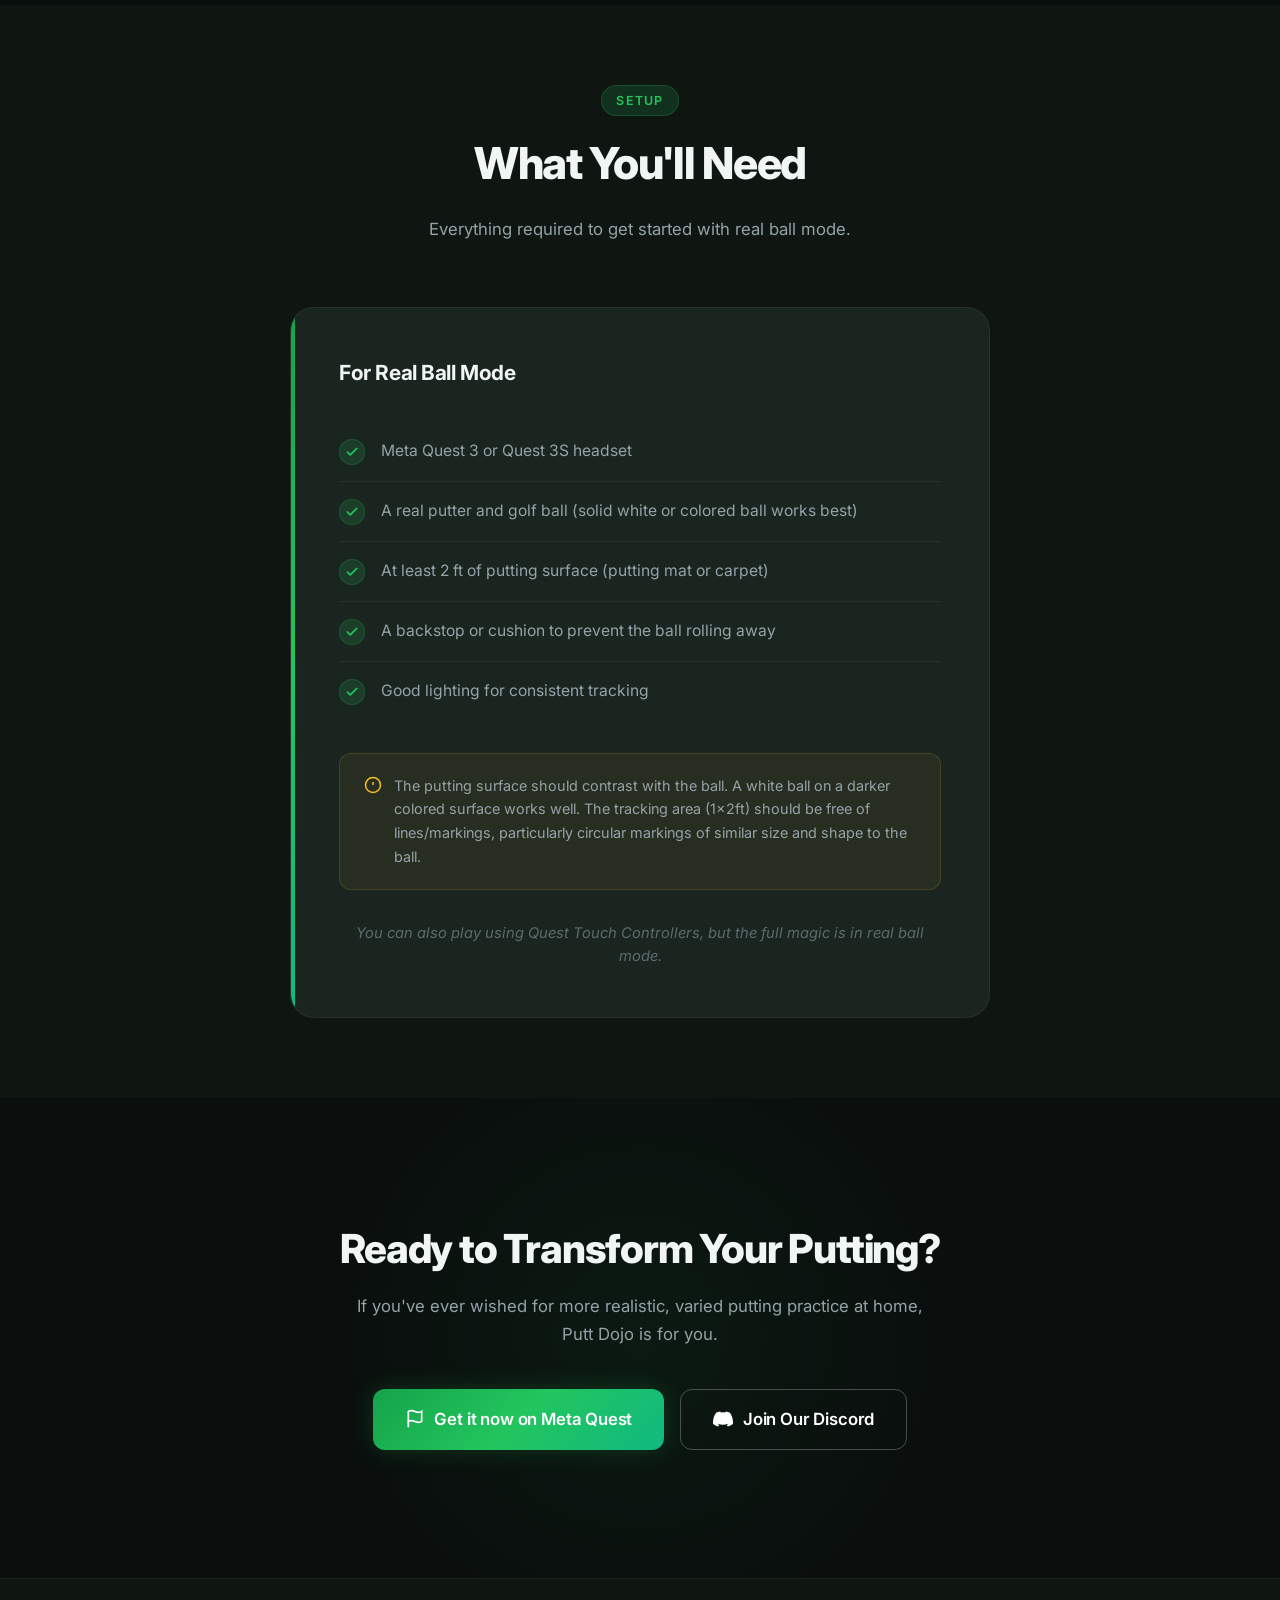
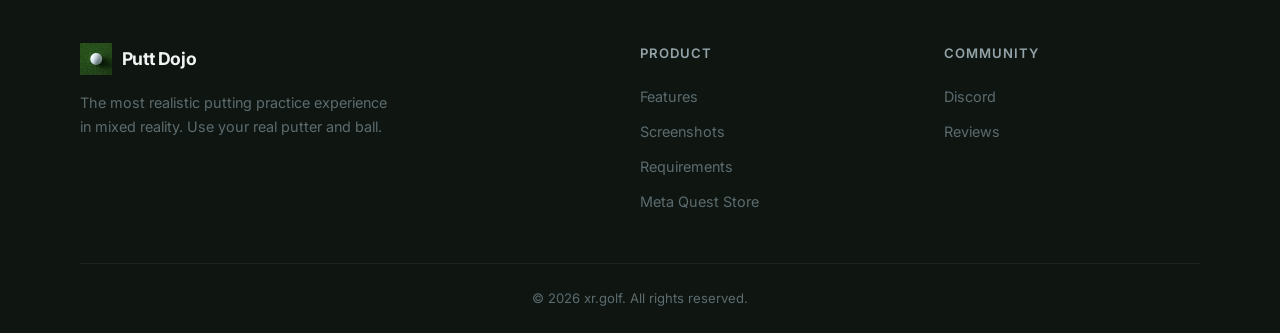
==== commit a39242ed: "Revamp UI: dark theme, SVG icons, content tweaks Large UI overhaul to a premium dark theme and impro" ====
--- a/index.html
+++ b/index.html
@@ -1,4 +1,4 @@
-<!DOCTYPE html>
+<!doctype html>
 <html lang="en">
   <head>
     <meta charset="UTF-8" />
@@ -110,8 +110,24 @@
     <!-- Hero Section -->
     <section class="hero">
       <div class="hero-content">
+        <div class="hero-badge">
+          <svg
+            width="16"
+            height="16"
+            viewBox="0 0 24 24"
+            fill="none"
+            stroke="currentColor"
+            stroke-width="2"
+          >
+            <circle cx="12" cy="12" r="10" />
+            <path d="M8 12l2 2 4-4" />
+          </svg>
+          Available on Meta Quest 3 &amp; 3S
+        </div>
+        <h1 class="hero-title">Master Your Putting<br />in Mixed Reality</h1>
         <p class="hero-tagline">
-          The closest thing to real putting without leaving home.
+          The closest thing to real putting without leaving home. Use your real
+          putter and golf ball with cutting-edge ball tracking technology.
         </p>
 
         <div class="hero-video-container">
@@ -119,7 +135,14 @@
             <iframe
               src="https://www.youtube.com/embed/r_3eahuJ0L4?autoplay=1&mute=1&loop=1&playlist=r_3eahuJ0L4&controls=0&modestbranding=1&rel=0"
               title="Putt Dojo Demo"
-              allow="accelerometer; autoplay; clipboard-write; encrypted-media; gyroscope; picture-in-picture"
+              allow="
+                accelerometer;
+                autoplay;
+                clipboard-write;
+                encrypted-media;
+                gyroscope;
+                picture-in-picture;
+              "
               allowfullscreen
               loading="lazy"
             ></iframe>
@@ -133,15 +156,33 @@
             target="_blank"
             rel="noopener noreferrer"
           >
-            ⛳️ Get it on Meta Quest
+            <svg
+              width="20"
+              height="20"
+              viewBox="0 0 24 24"
+              fill="none"
+              stroke="currentColor"
+              stroke-width="2"
+            >
+              <path
+                d="M4 15s1-1 4-1 5 2 8 2 4-1 4-1V3s-1 1-4 1-5-2-8-2-4 1-4 1z"
+              />
+              <line x1="4" y1="22" x2="4" y2="15" />
+            </svg>
+            Get it on Meta Quest
           </a>
           <a
             href="https://discord.gg/wkDcwCEBzJ"
-            class="btn btn-discord"
+            class="btn btn-secondary"
             target="_blank"
             rel="noopener noreferrer"
           >
-            💬 Join Discord
+            <svg width="20" height="20" viewBox="0 0 24 24" fill="currentColor">
+              <path
+                d="M20.317 4.37a19.791 19.791 0 0 0-4.885-1.515.074.074 0 0 0-.079.037c-.21.375-.444.864-.608 1.25a18.27 18.27 0 0 0-5.487 0 12.64 12.64 0 0 0-.617-1.25.077.077 0 0 0-.079-.037A19.736 19.736 0 0 0 3.677 4.37a.07.07 0 0 0-.032.027C.533 9.046-.32 13.58.099 18.057a.082.082 0 0 0 .031.057 19.9 19.9 0 0 0 5.993 3.03.078.078 0 0 0 .084-.028 14.09 14.09 0 0 0 1.226-1.994.076.076 0 0 0-.041-.106 13.107 13.107 0 0 1-1.872-.892.077.077 0 0 1-.008-.128 10.2 10.2 0 0 0 .372-.292.074.074 0 0 1 .077-.01c3.928 1.793 8.18 1.793 12.062 0a.074.074 0 0 1 .078.01c.12.098.246.198.373.292a.077.077 0 0 1-.006.127 12.299 12.299 0 0 1-1.873.892.077.077 0 0 0-.041.107c.36.698.772 1.362 1.225 1.993a.076.076 0 0 0 .084.028 19.839 19.839 0 0 0 6.002-3.03.077.077 0 0 0 .032-.054c.5-5.177-.838-9.674-3.549-13.66a.061.061 0 0 0-.031-.03z"
+              />
+            </svg>
+            Join Discord
           </a>
         </div>
       </div>
@@ -159,9 +200,10 @@
     </section>
 
     <!-- Features Section -->
-    <section class="section section-white" id="features">
+    <section class="section section-dark" id="features">
       <div class="container">
         <div class="section-header reveal">
+          <span class="section-label">Features</span>
           <h2 class="section-title">Why Putt Dojo?</h2>
           <p class="section-subtitle">
             Real ball tracking meets mixed reality for the ultimate putting
@@ -171,7 +213,22 @@
 
         <div class="features-grid">
           <div class="feature-card reveal">
-            <div class="feature-icon">⛳</div>
+            <div class="feature-icon">
+              <svg
+                width="28"
+                height="28"
+                viewBox="0 0 24 24"
+                fill="none"
+                stroke="currentColor"
+                stroke-width="2"
+                stroke-linecap="round"
+                stroke-linejoin="round"
+              >
+                <circle cx="12" cy="12" r="10" />
+                <circle cx="12" cy="12" r="6" />
+                <circle cx="12" cy="12" r="2" />
+              </svg>
+            </div>
             <h3>Real Ball Tracking</h3>
             <p>
               Use your actual golf ball and putter. Watch your ball roll through
@@ -180,7 +237,21 @@
           </div>
 
           <div class="feature-card reveal">
-            <div class="feature-icon">🏠</div>
+            <div class="feature-icon">
+              <svg
+                width="28"
+                height="28"
+                viewBox="0 0 24 24"
+                fill="none"
+                stroke="currentColor"
+                stroke-width="2"
+                stroke-linecap="round"
+                stroke-linejoin="round"
+              >
+                <path d="M3 9l9-7 9 7v11a2 2 0 0 1-2 2H5a2 2 0 0 1-2-2z" />
+                <polyline points="9 22 9 12 15 12 15 22" />
+              </svg>
+            </div>
             <h3>Practice at Home</h3>
             <p>
               Step onto a virtual green while standing in your living room. The
@@ -189,7 +260,21 @@
           </div>
 
           <div class="feature-card reveal">
-            <div class="feature-icon">🎯</div>
+            <div class="feature-icon">
+              <svg
+                width="28"
+                height="28"
+                viewBox="0 0 24 24"
+                fill="none"
+                stroke="currentColor"
+                stroke-width="2"
+                stroke-linecap="round"
+                stroke-linejoin="round"
+              >
+                <path d="M22 11.08V12a10 10 0 1 1-5.93-9.14" />
+                <polyline points="22 4 12 14.01 9 11.01" />
+              </svg>
+            </div>
             <h3>True-to-Life Feel</h3>
             <p>
               Unlike controller-based apps, Putt Dojo delivers tactile feedback.
@@ -201,9 +286,10 @@
     </section>
 
     <!-- Screenshots Section -->
-    <section class="section section-light" id="screenshots">
+    <section class="section section-darker" id="screenshots">
       <div class="container">
         <div class="section-header reveal">
+          <span class="section-label">Gallery</span>
           <h2 class="section-title">See It In Action</h2>
           <p class="section-subtitle">
             Experience the magic of mixed reality putting.
@@ -301,9 +387,10 @@
     </section>
 
     <!-- Testimonials Section -->
-    <section class="section section-white" id="reviews">
+    <section class="section section-dark" id="reviews">
       <div class="container">
         <div class="section-header reveal">
+          <span class="section-label">Testimonials</span>
           <h2 class="section-title">What Golfers Are Saying</h2>
           <p class="section-subtitle">
             Real reviews from real players on the Quest Store.
@@ -316,7 +403,25 @@
             <p class="testimonial-text">
               "An experience every real-life golfer should try."
             </p>
-            <p class="testimonial-author">Quest Store Review</p>
+            <div class="testimonial-footer">
+              <div class="testimonial-avatar">
+                <svg
+                  width="20"
+                  height="20"
+                  viewBox="0 0 24 24"
+                  fill="none"
+                  stroke="currentColor"
+                  stroke-width="2"
+                >
+                  <path d="M20 21v-2a4 4 0 0 0-4-4H8a4 4 0 0 0-4 4v2" />
+                  <circle cx="12" cy="7" r="4" />
+                </svg>
+              </div>
+              <div>
+                <p class="testimonial-author">Verified Reviewer</p>
+                <p class="testimonial-source">Quest Store</p>
+              </div>
+            </div>
           </div>
 
           <div class="testimonial-card reveal">
@@ -324,7 +429,25 @@
             <p class="testimonial-text">
               "Highly recommend to practice putting in the off season."
             </p>
-            <p class="testimonial-author">Quest Store Review</p>
+            <div class="testimonial-footer">
+              <div class="testimonial-avatar">
+                <svg
+                  width="20"
+                  height="20"
+                  viewBox="0 0 24 24"
+                  fill="none"
+                  stroke="currentColor"
+                  stroke-width="2"
+                >
+                  <path d="M20 21v-2a4 4 0 0 0-4-4H8a4 4 0 0 0-4 4v2" />
+                  <circle cx="12" cy="7" r="4" />
+                </svg>
+              </div>
+              <div>
+                <p class="testimonial-author">Verified Reviewer</p>
+                <p class="testimonial-source">Quest Store</p>
+              </div>
+            </div>
           </div>
 
           <div class="testimonial-card reveal">
@@ -334,16 +457,35 @@
               about 70% on 8 ft putts. After one weekend, I can routinely hit 20
               in a row."
             </p>
-            <p class="testimonial-author">Quest Store Review</p>
+            <div class="testimonial-footer">
+              <div class="testimonial-avatar">
+                <svg
+                  width="20"
+                  height="20"
+                  viewBox="0 0 24 24"
+                  fill="none"
+                  stroke="currentColor"
+                  stroke-width="2"
+                >
+                  <path d="M20 21v-2a4 4 0 0 0-4-4H8a4 4 0 0 0-4 4v2" />
+                  <circle cx="12" cy="7" r="4" />
+                </svg>
+              </div>
+              <div>
+                <p class="testimonial-author">Verified Reviewer</p>
+                <p class="testimonial-source">Quest Store</p>
+              </div>
+            </div>
           </div>
         </div>
       </div>
     </section>
 
     <!-- Requirements Section -->
-    <section class="section section-light" id="requirements">
+    <section class="section section-darker" id="requirements">
       <div class="container">
         <div class="section-header reveal">
+          <span class="section-label">Setup</span>
           <h2 class="section-title">What You'll Need</h2>
           <p class="section-subtitle">
             Everything required to get started with real ball mode.
@@ -352,45 +494,123 @@
 
         <div class="requirements-container reveal">
           <div class="requirements-card">
-            <h3>For Real Ball Mode:</h3>
+            <h3>For Real Ball Mode</h3>
             <ul class="requirements-list">
               <li>
-                <span class="check-icon">✓</span>
+                <span class="check-icon">
+                  <svg
+                    width="14"
+                    height="14"
+                    viewBox="0 0 24 24"
+                    fill="none"
+                    stroke="currentColor"
+                    stroke-width="3"
+                    stroke-linecap="round"
+                    stroke-linejoin="round"
+                  >
+                    <polyline points="20 6 9 17 4 12" />
+                  </svg>
+                </span>
                 <span>Meta Quest 3 or Quest 3S headset</span>
               </li>
               <li>
-                <span class="check-icon">✓</span>
+                <span class="check-icon">
+                  <svg
+                    width="14"
+                    height="14"
+                    viewBox="0 0 24 24"
+                    fill="none"
+                    stroke="currentColor"
+                    stroke-width="3"
+                    stroke-linecap="round"
+                    stroke-linejoin="round"
+                  >
+                    <polyline points="20 6 9 17 4 12" />
+                  </svg>
+                </span>
                 <span
                   >A real putter and golf ball (solid white or colored ball
                   works best)</span
                 >
               </li>
               <li>
-                <span class="check-icon">✓</span>
+                <span class="check-icon">
+                  <svg
+                    width="14"
+                    height="14"
+                    viewBox="0 0 24 24"
+                    fill="none"
+                    stroke="currentColor"
+                    stroke-width="3"
+                    stroke-linecap="round"
+                    stroke-linejoin="round"
+                  >
+                    <polyline points="20 6 9 17 4 12" />
+                  </svg>
+                </span>
                 <span
                   >At least 2 ft of putting surface (putting mat or
                   carpet)</span
                 >
               </li>
               <li>
-                <span class="check-icon">✓</span>
+                <span class="check-icon">
+                  <svg
+                    width="14"
+                    height="14"
+                    viewBox="0 0 24 24"
+                    fill="none"
+                    stroke="currentColor"
+                    stroke-width="3"
+                    stroke-linecap="round"
+                    stroke-linejoin="round"
+                  >
+                    <polyline points="20 6 9 17 4 12" />
+                  </svg>
+                </span>
                 <span
                   >A backstop or cushion to prevent the ball rolling away</span
                 >
               </li>
               <li>
-                <span class="check-icon">✓</span>
+                <span class="check-icon">
+                  <svg
+                    width="14"
+                    height="14"
+                    viewBox="0 0 24 24"
+                    fill="none"
+                    stroke="currentColor"
+                    stroke-width="3"
+                    stroke-linecap="round"
+                    stroke-linejoin="round"
+                  >
+                    <polyline points="20 6 9 17 4 12" />
+                  </svg>
+                </span>
                 <span>Good lighting for consistent tracking</span>
               </li>
             </ul>
 
             <div class="note-box">
+              <div class="note-box-icon">
+                <svg
+                  width="18"
+                  height="18"
+                  viewBox="0 0 24 24"
+                  fill="none"
+                  stroke="currentColor"
+                  stroke-width="2"
+                >
+                  <circle cx="12" cy="12" r="10" />
+                  <line x1="12" y1="8" x2="12" y2="12" />
+                  <line x1="12" y1="16" x2="12.01" y2="16" />
+                </svg>
+              </div>
               <p>
-                <strong>Note:</strong> The putting surface should contrast with
-                the ball. A white ball on a darker colored surface works well.
-                The tracking area (1x2ft) should be free of lines/markings,
-                particularly circular markings of similar size and shape to the
-                ball.
+                The putting surface should contrast with the ball. A white ball
+                on a darker colored surface works well. The tracking area
+                (1x2ft) should be free of lines/markings, particularly circular
+                markings of similar size and shape to the ball.
               </p>
             </div>
 
@@ -404,10 +624,10 @@
     </section>
 
     <!-- CTA Section -->
-    <section class="section section-gradient">
+    <section class="section section-cta">
       <div class="container">
         <div class="cta-content reveal">
-          <h2 class="cta-title">Ready to Transform Your Putting Practice?</h2>
+          <h2 class="cta-title">Ready to Transform Your Putting?</h2>
           <p class="cta-text">
             If you've ever wished for more realistic, varied putting practice at
             home, Putt Dojo is for you.
@@ -416,19 +636,42 @@
           <div class="cta-buttons">
             <a
               href="https://www.meta.com/en-gb/experiences/putt-window/7908645409222708/"
-              class="btn btn-primary"
+              class="btn btn-primary btn-lg"
               target="_blank"
               rel="noopener noreferrer"
             >
-              ⛳️ Get it now on Meta Quest
+              <svg
+                width="20"
+                height="20"
+                viewBox="0 0 24 24"
+                fill="none"
+                stroke="currentColor"
+                stroke-width="2"
+              >
+                <path
+                  d="M4 15s1-1 4-1 5 2 8 2 4-1 4-1V3s-1 1-4 1-5-2-8-2-4 1-4 1z"
+                />
+                <line x1="4" y1="22" x2="4" y2="15" />
+              </svg>
+              Get it now on Meta Quest
             </a>
             <a
               href="https://discord.gg/wkDcwCEBzJ"
-              class="btn btn-discord"
+              class="btn btn-outline btn-lg"
               target="_blank"
               rel="noopener noreferrer"
             >
-              💬 Join Our Discord Community
+              <svg
+                width="20"
+                height="20"
+                viewBox="0 0 24 24"
+                fill="currentColor"
+              >
+                <path
+                  d="M20.317 4.37a19.791 19.791 0 0 0-4.885-1.515.074.074 0 0 0-.079.037c-.21.375-.444.864-.608 1.25a18.27 18.27 0 0 0-5.487 0 12.64 12.64 0 0 0-.617-1.25.077.077 0 0 0-.079-.037A19.736 19.736 0 0 0 3.677 4.37a.07.07 0 0 0-.032.027C.533 9.046-.32 13.58.099 18.057a.082.082 0 0 0 .031.057 19.9 19.9 0 0 0 5.993 3.03.078.078 0 0 0 .084-.028 14.09 14.09 0 0 0 1.226-1.994.076.076 0 0 0-.041-.106 13.107 13.107 0 0 1-1.872-.892.077.077 0 0 1-.008-.128 10.2 10.2 0 0 0 .372-.292.074.074 0 0 1 .077-.01c3.928 1.793 8.18 1.793 12.062 0a.074.074 0 0 1 .078.01c.12.098.246.198.373.292a.077.077 0 0 1-.006.127 12.299 12.299 0 0 1-1.873.892.077.077 0 0 0-.041.107c.36.698.772 1.362 1.225 1.993a.076.076 0 0 0 .084.028 19.839 19.839 0 0 0 6.002-3.03.077.077 0 0 0 .032-.054c.5-5.177-.838-9.674-3.549-13.66a.061.061 0 0 0-.031-.03z"
+                />
+              </svg>
+              Join Our Discord
             </a>
           </div>
         </div>
@@ -437,7 +680,53 @@
 
     <!-- Footer -->
     <footer class="footer">
-      <p>&copy; 2026 Mixr Design. All rights reserved.</p>
+      <div class="container">
+        <div class="footer-content">
+          <div class="footer-brand">
+            <a href="#" class="footer-logo">
+              <img src="images/Icon.webp" alt="Putt Dojo" class="loaded" />
+              <span>Putt Dojo</span>
+            </a>
+            <p class="footer-description">
+              The most realistic putting practice experience in mixed reality.
+              Use your real putter and ball.
+            </p>
+          </div>
+          <div class="footer-links-group">
+            <h4>Product</h4>
+            <ul>
+              <li><a href="#features">Features</a></li>
+              <li><a href="#screenshots">Screenshots</a></li>
+              <li><a href="#requirements">Requirements</a></li>
+              <li>
+                <a
+                  href="https://www.meta.com/en-gb/experiences/putt-window/7908645409222708/"
+                  target="_blank"
+                  rel="noopener noreferrer"
+                  >Meta Quest Store</a
+                >
+              </li>
+            </ul>
+          </div>
+          <div class="footer-links-group">
+            <h4>Community</h4>
+            <ul>
+              <li>
+                <a
+                  href="https://discord.gg/wkDcwCEBzJ"
+                  target="_blank"
+                  rel="noopener noreferrer"
+                  >Discord</a
+                >
+              </li>
+              <li><a href="#reviews">Reviews</a></li>
+            </ul>
+          </div>
+        </div>
+        <div class="footer-bottom">
+          <p>&copy; 2026 xr.golf. All rights reserved.</p>
+        </div>
+      </div>
     </footer>
 
     <script src="script.js"></script>
--- a/styles.css
+++ b/styles.css
@@ -1,51 +1,71 @@
 :root {
-  /* Color palette - Light Golf Green Theme */
-  --primary-green: #15803d;
-  --primary-green-dark: #166534;
-  --primary-green-light: #22c55e;
-  --accent-blue: #0d9488;
-  --accent-blue-dark: #0f766e;
-  --discord-purple: #5865f2;
-  --background-dark: #14532d;
-  --background-light: #f0fdf4;
-  --card-bg: #ffffff;
-  --text-primary: #1a1a1a;
-  --text-secondary: #4b5563;
-  --text-light: #ffffff;
-  --gold: #eab308;
-  --warning-bg: #fefce8;
-  --warning-border: #eab308;
+  /* Color palette - Premium Dark Theme with Green Accents */
+  --primary: #22c55e;
+  --primary-dark: #16a34a;
+  --primary-light: #4ade80;
+  --primary-glow: rgba(34, 197, 94, 0.15);
+  --accent: #10b981;
+
+  --bg-darkest: #0a0f0d;
+  --bg-dark: #0f1612;
+  --bg-darker: #131c17;
+  --bg-card: #1a2520;
+  --bg-card-hover: #1f2e28;
+  --bg-elevated: rgba(34, 197, 94, 0.06);
+
+  --text-primary: #f1f5f3;
+  --text-secondary: #94a3a8;
+  --text-muted: #5c6b6e;
+  --text-accent: var(--primary);
+
+  --border-subtle: rgba(255, 255, 255, 0.06);
+  --border-light: rgba(255, 255, 255, 0.1);
+  --border-accent: rgba(34, 197, 94, 0.2);
+
+  --gold: #fbbf24;
+  --discord: #5865f2;
 
   /* Gradients */
   --gradient-hero: linear-gradient(
+    180deg,
+    #0a0f0d 0%,
+    #0f1a14 50%,
+    #0a0f0d 100%
+  );
+  --gradient-primary: linear-gradient(
     135deg,
-    #14532d 0%,
-    #15803d 50%,
-    #22c55e 100%
+    #16a34a 0%,
+    #22c55e 50%,
+    #10b981 100%
   );
-  --gradient-cta: linear-gradient(135deg, #1e71de 0%, #0364e0 100%);
-  --gradient-card: linear-gradient(145deg, #ffffff 0%, #f0fdf4 100%);
+  --gradient-card: linear-gradient(
+    145deg,
+    var(--bg-card) 0%,
+    rgba(34, 197, 94, 0.04) 100%
+  );
+  --gradient-cta: linear-gradient(135deg, #16a34a 0%, #10b981 100%);
 
   /* Spacing */
-  --section-padding: 6rem;
-  --container-max: 1200px;
+  --section-padding: 5rem;
+  --container-max: 1120px;
 
   /* Shadows */
-  --shadow-sm: 0 2px 8px rgba(0, 0, 0, 0.08);
-  --shadow-md: 0 8px 24px rgba(0, 0, 0, 0.12);
-  --shadow-lg: 0 16px 48px rgba(0, 0, 0, 0.16);
-  --shadow-glow: 0 8px 32px rgba(24, 119, 242, 0.4);
+  --shadow-sm: 0 2px 8px rgba(0, 0, 0, 0.2);
+  --shadow-md: 0 8px 24px rgba(0, 0, 0, 0.25);
+  --shadow-lg: 0 16px 48px rgba(0, 0, 0, 0.3);
+  --shadow-glow: 0 0 40px rgba(34, 197, 94, 0.15);
+  --shadow-glow-strong: 0 0 60px rgba(34, 197, 94, 0.25);
 
   /* Transitions */
-  --transition-fast: 0.2s ease;
-  --transition-normal: 0.3s ease;
-  --transition-slow: 0.5s ease;
+  --transition-fast: 0.15s ease;
+  --transition-normal: 0.3s cubic-bezier(0.4, 0, 0.2, 1);
+  --transition-slow: 0.5s cubic-bezier(0.4, 0, 0.2, 1);
 
   /* Border radius */
   --radius-sm: 8px;
   --radius-md: 12px;
-  --radius-lg: 20px;
-  --radius-xl: 32px;
+  --radius-lg: 16px;
+  --radius-xl: 24px;
 }
 
 * {
@@ -59,12 +79,19 @@
 }
 
 body {
-  font-family: "Inter", -apple-system, BlinkMacSystemFont, "Segoe UI", Roboto,
+  font-family:
+    "Inter",
+    -apple-system,
+    BlinkMacSystemFont,
+    "Segoe UI",
+    Roboto,
     sans-serif;
-  background: var(--background-dark);
-  color: var(--text-light);
+  background: var(--bg-darkest);
+  color: var(--text-primary);
   line-height: 1.6;
   overflow-x: hidden;
+  -webkit-font-smoothing: antialiased;
+  -moz-osx-font-smoothing: grayscale;
 }
 
 /* ===== NAVIGATION ===== */
@@ -79,10 +106,10 @@
 }
 
 .nav.scrolled {
-  background: rgba(20, 83, 45, 0.95);
-  backdrop-filter: blur(20px);
-  -webkit-backdrop-filter: blur(20px);
-  box-shadow: 0 4px 30px rgba(0, 0, 0, 0.15);
+  background: rgba(10, 15, 13, 0.85);
+  backdrop-filter: blur(24px) saturate(180%);
+  -webkit-backdrop-filter: blur(24px) saturate(180%);
+  border-bottom: 1px solid var(--border-subtle);
 }
 
 .nav-container {
@@ -98,50 +125,54 @@
   align-items: center;
   gap: 0.75rem;
   text-decoration: none;
-  color: var(--text-light);
+  color: var(--text-primary);
   font-weight: 700;
-  font-size: 1.25rem;
+  font-size: 1.2rem;
+  letter-spacing: -0.02em;
 }
 
 .nav-logo img {
-  height: 40px;
+  height: 36px;
   width: auto;
 }
 
 .nav-links {
   display: flex;
   align-items: center;
-  gap: 2rem;
+  gap: 0.5rem;
   list-style: none;
 }
 
 .nav-links a {
-  color: var(--text-light);
+  color: var(--text-secondary);
   text-decoration: none;
   font-weight: 500;
-  font-size: 0.95rem;
-  opacity: 0.85;
-  transition: opacity var(--transition-fast);
+  font-size: 0.9rem;
+  padding: 0.5rem 1rem;
+  border-radius: var(--radius-sm);
+  transition: all var(--transition-fast);
 }
 
 .nav-links a:hover {
-  opacity: 1;
+  color: var(--text-primary);
+  background: rgba(255, 255, 255, 0.05);
 }
 
 .nav-cta {
-  background: var(--gradient-cta);
+  background: var(--gradient-primary) !important;
   color: white !important;
-  padding: 0.65rem 1.5rem;
-  border-radius: 50px;
-  opacity: 1 !important;
-  box-shadow: var(--shadow-glow);
-  transition: transform var(--transition-fast),
-    box-shadow var(--transition-fast);
+  padding: 0.6rem 1.4rem !important;
+  border-radius: 50px !important;
+  font-weight: 600 !important;
+  font-size: 0.85rem !important;
+  transition: all var(--transition-normal) !important;
+  box-shadow: 0 0 20px rgba(34, 197, 94, 0.2);
 }
 
 .nav-cta:hover {
-  transform: translateY(-2px);
-  box-shadow: 0 12px 40px rgba(24, 119, 242, 0.5);
+  transform: translateY(-1px) !important;
+  box-shadow: 0 0 30px rgba(34, 197, 94, 0.35) !important;
+  background: var(--gradient-primary) !important;
 }
 
 .nav-toggle {
@@ -155,9 +186,9 @@
 }
 
 .nav-toggle span {
-  width: 24px;
+  width: 22px;
   height: 2px;
-  background: white;
+  background: var(--text-secondary);
   border-radius: 2px;
   transition: var(--transition-fast);
 }
@@ -169,7 +200,7 @@
   flex-direction: column;
   align-items: center;
   justify-content: center;
-  padding: 8rem 2rem 4rem;
+  padding: 8rem 2rem 2rem;
   background: var(--gradient-hero);
   position: relative;
   overflow: hidden;
@@ -182,22 +213,25 @@
   left: 0;
   right: 0;
   bottom: 0;
-  background: url("images/green.png") repeat;
-  background-size: 400px 400px;
-  opacity: 0.08;
+  background: radial-gradient(
+    ellipse 80% 50% at 50% 40%,
+    rgba(34, 197, 94, 0.08) 0%,
+    transparent 100%
+  );
   pointer-events: none;
 }
 
 .hero::after {
   content: "";
   position: absolute;
-  bottom: -50%;
-  left: -25%;
-  width: 150%;
-  height: 100%;
+  top: 50%;
+  left: 50%;
+  width: 800px;
+  height: 800px;
+  transform: translate(-50%, -50%);
   background: radial-gradient(
-    ellipse at center,
-    rgba(24, 119, 242, 0.15) 0%,
+    circle,
+    rgba(34, 197, 94, 0.04) 0%,
     transparent 70%
   );
   pointer-events: none;
@@ -207,47 +241,68 @@
   position: relative;
   z-index: 1;
   text-align: center;
-  max-width: 900px;
+  max-width: 800px;
   margin: 0 auto;
 }
 
+.hero-badge {
+  display: inline-flex;
+  align-items: center;
+  gap: 0.5rem;
+  background: var(--primary-glow);
+  border: 1px solid var(--border-accent);
+  padding: 0.45rem 1.2rem;
+  border-radius: 50px;
+  font-size: 0.82rem;
+  font-weight: 500;
+  color: var(--primary-light);
+  margin-bottom: 2rem;
+  animation: fadeInUp 0.6s ease-out 0s both;
+  letter-spacing: 0.01em;
+}
+
+.hero-badge svg {
+  color: var(--primary);
+}
+
+.hero-title {
+  font-size: clamp(2.5rem, 6vw, 4rem);
+  font-weight: 800;
+  line-height: 1.1;
+  letter-spacing: -0.03em;
+  margin-bottom: 1.5rem;
+  color: var(--text-primary);
+  animation: fadeInUp 0.6s ease-out 0.1s both;
+}
+
 .hero-tagline {
-  font-size: clamp(1.1rem, 3vw, 1.4rem);
-  font-weight: 500;
-  opacity: 0.9;
+  font-size: clamp(1rem, 2.5vw, 1.15rem);
+  font-weight: 400;
+  color: var(--text-secondary);
   margin-bottom: 3rem;
-  animation: fadeInUp 0.8s ease-out 0.1s both;
+  animation: fadeInUp 0.6s ease-out 0.2s both;
+  max-width: 600px;
+  margin-left: auto;
+  margin-right: auto;
+  line-height: 1.7;
 }
 
 .hero-video-container {
   position: relative;
   width: 100%;
-  max-width: 800px;
+  max-width: 760px;
   margin: 0 auto 3rem;
-  border-radius: var(--radius-lg);
+  border-radius: var(--radius-xl);
   overflow: hidden;
-  box-shadow: var(--shadow-lg), 0 0 60px rgba(24, 119, 242, 0.2);
-  animation: fadeInUp 0.8s ease-out 0.2s both;
-}
-
-.hero-video-container::before {
-  content: "";
-  position: absolute;
-  inset: -2px;
-  background: linear-gradient(
-    135deg,
-    rgba(255, 255, 255, 0.2) 0%,
-    transparent 50%,
-    rgba(24, 119, 242, 0.3) 100%
-  );
-  border-radius: inherit;
-  z-index: -1;
+  animation: fadeInUp 0.6s ease-out 0.3s both;
+  border: 1px solid var(--border-light);
+  box-shadow: var(--shadow-lg), var(--shadow-glow);
 }
 
 .video-wrapper {
   position: relative;
   aspect-ratio: 16 / 9;
-  background: #000;
+  background: var(--bg-dark);
 }
 
 .video-wrapper iframe {
@@ -264,56 +319,64 @@
   flex-wrap: wrap;
   gap: 1rem;
   justify-content: center;
-  animation: fadeInUp 0.8s ease-out 0.3s both;
-}
-
+  animation: fadeInUp 0.6s ease-out 0.4s both;
+}
+
+/* ===== BUTTONS ===== */
 .btn {
   display: inline-flex;
   align-items: center;
-  gap: 0.5rem;
-  padding: 1rem 2rem;
-  font-size: 1.1rem;
+  gap: 0.6rem;
+  padding: 0.85rem 1.75rem;
+  font-size: 0.95rem;
   font-weight: 600;
   text-decoration: none;
-  border-radius: 50px;
+  border-radius: var(--radius-md);
   transition: all var(--transition-normal);
   cursor: pointer;
   border: none;
+  letter-spacing: -0.01em;
+}
+
+.btn-lg {
+  padding: 1rem 2rem;
+  font-size: 1.05rem;
 }
 
 .btn-primary {
-  background: var(--gradient-cta);
+  background: var(--gradient-primary);
   color: white;
-  box-shadow: var(--shadow-glow);
+  box-shadow: 0 0 24px rgba(34, 197, 94, 0.2);
 }
 
 .btn-primary:hover {
-  transform: translateY(-3px);
-  box-shadow: 0 14px 40px rgba(24, 119, 242, 0.5);
+  transform: translateY(-2px);
+  box-shadow: 0 0 40px rgba(34, 197, 94, 0.35);
 }
 
 .btn-secondary {
+  background: rgba(255, 255, 255, 0.06);
+  color: var(--text-primary);
+  border: 1px solid var(--border-light);
+  backdrop-filter: blur(10px);
+}
+
+.btn-secondary:hover {
   background: rgba(255, 255, 255, 0.1);
+  border-color: rgba(255, 255, 255, 0.2);
+  transform: translateY(-2px);
+}
+
+.btn-outline {
+  background: transparent;
   color: white;
-  border: 2px solid rgba(255, 255, 255, 0.3);
-  backdrop-filter: blur(10px);
-}
-
-.btn-secondary:hover {
-  background: rgba(255, 255, 255, 0.2);
-  border-color: rgba(255, 255, 255, 0.5);
-  transform: translateY(-3px);
-}
-
-.btn-discord {
-  background: var(--discord-purple);
-  color: white;
-}
-
-.btn-discord:hover {
-  background: #4752c4;
-  transform: translateY(-3px);
-  box-shadow: 0 14px 40px rgba(88, 101, 242, 0.4);
+  border: 1px solid rgba(255, 255, 255, 0.25);
+}
+
+.btn-outline:hover {
+  background: rgba(255, 255, 255, 0.08);
+  border-color: rgba(255, 255, 255, 0.4);
+  transform: translateY(-2px);
 }
 
 .scroll-indicator {
@@ -322,12 +385,13 @@
   left: 50%;
   transform: translateX(-50%);
   animation: bounce 2s infinite;
-  opacity: 0.6;
+  opacity: 0.3;
+  color: var(--text-secondary);
 }
 
 .scroll-indicator svg {
-  width: 32px;
-  height: 32px;
+  width: 28px;
+  height: 28px;
 }
 
 /* ===== SECTION STYLES ===== */
@@ -335,37 +399,33 @@
   padding: var(--section-padding) 2rem;
 }
 
-.section-light {
-  background: var(--background-light);
-  color: var(--text-primary);
-}
-
-.section-white {
-  background: #ffffff;
-  color: var(--text-primary);
-}
-
 .section-dark {
-  background: var(--background-dark);
-  color: var(--text-light);
-}
-
-.section-gradient {
-  background: var(--gradient-hero);
-  color: var(--text-light);
+  background: var(--bg-darkest);
+}
+
+.section-darker {
+  background: var(--bg-dark);
+}
+
+.section-cta {
+  background: var(--bg-darkest);
   position: relative;
-}
-
-.section-gradient::before {
+  overflow: hidden;
+}
+
+.section-cta::before {
   content: "";
   position: absolute;
-  top: 0;
-  left: 0;
-  right: 0;
-  bottom: 0;
-  background: url("images/green.png") repeat;
-  background-size: 400px 400px;
-  opacity: 0.1;
+  top: 50%;
+  left: 50%;
+  width: 600px;
+  height: 600px;
+  transform: translate(-50%, -50%);
+  background: radial-gradient(
+    circle,
+    rgba(34, 197, 94, 0.06) 0%,
+    transparent 70%
+  );
   pointer-events: none;
 }
 
@@ -381,127 +441,109 @@
   margin-bottom: 4rem;
 }
 
+.section-label {
+  display: inline-block;
+  font-size: 0.78rem;
+  font-weight: 600;
+  text-transform: uppercase;
+  letter-spacing: 0.1em;
+  color: var(--primary);
+  margin-bottom: 0.75rem;
+  padding: 0.3rem 0.9rem;
+  background: var(--primary-glow);
+  border-radius: 50px;
+  border: 1px solid var(--border-accent);
+}
+
 .section-title {
-  font-size: clamp(2rem, 5vw, 3rem);
+  font-size: clamp(2rem, 4.5vw, 2.75rem);
   font-weight: 800;
   margin-bottom: 1rem;
-  background: linear-gradient(
-    135deg,
-    var(--primary-green-dark) 0%,
-    var(--primary-green-light) 100%
-  );
-  -webkit-background-clip: text;
-  -webkit-text-fill-color: transparent;
-  background-clip: text;
-}
-
-.section-dark .section-title,
-.section-gradient .section-title {
-  background: linear-gradient(135deg, #ffffff 0%, #b8d4c8 100%);
-  -webkit-background-clip: text;
-  -webkit-text-fill-color: transparent;
-  background-clip: text;
+  letter-spacing: -0.03em;
+  color: var(--text-primary);
 }
 
 .section-subtitle {
-  font-size: 1.2rem;
+  font-size: 1.05rem;
   color: var(--text-secondary);
-  max-width: 600px;
+  max-width: 560px;
   margin: 0 auto;
-}
-
-.section-dark .section-subtitle,
-.section-gradient .section-subtitle {
-  color: rgba(255, 255, 255, 0.8);
+  line-height: 1.7;
 }
 
 /* ===== FEATURES SECTION ===== */
 .features-grid {
   display: grid;
   grid-template-columns: repeat(auto-fit, minmax(300px, 1fr));
-  gap: 2rem;
+  gap: 1.5rem;
 }
 
 .feature-card {
-  background: var(--card-bg);
+  background: var(--bg-card);
   padding: 2.5rem;
   border-radius: var(--radius-lg);
-  box-shadow: var(--shadow-md);
+  border: 1px solid var(--border-subtle);
   transition: all var(--transition-normal);
   position: relative;
   overflow: hidden;
 }
 
-.feature-card::before {
-  content: "";
-  position: absolute;
-  top: 0;
-  left: 0;
-  right: 0;
-  height: 4px;
-  background: var(--gradient-cta);
-  transform: scaleX(0);
-  transition: transform var(--transition-normal);
-}
-
 .feature-card:hover {
-  transform: translateY(-8px);
-  box-shadow: var(--shadow-lg);
-}
-
-.feature-card:hover::before {
-  transform: scaleX(1);
+  border-color: var(--border-accent);
+  background: var(--bg-card-hover);
+  transform: translateY(-4px);
+  box-shadow: var(--shadow-glow);
 }
 
 .feature-icon {
-  width: 70px;
-  height: 70px;
+  width: 56px;
+  height: 56px;
   display: flex;
   align-items: center;
   justify-content: center;
-  font-size: 2rem;
-  background: linear-gradient(
-    135deg,
-    var(--primary-green) 0%,
-    var(--primary-green-light) 100%
-  );
+  background: var(--primary-glow);
+  border: 1px solid var(--border-accent);
   border-radius: var(--radius-md);
   margin-bottom: 1.5rem;
-  box-shadow: 0 8px 20px rgba(26, 92, 58, 0.25);
+  color: var(--primary);
 }
 
 .feature-card h3 {
-  font-size: 1.4rem;
+  font-size: 1.2rem;
   font-weight: 700;
-  margin-bottom: 1rem;
-  color: var(--primary-green-dark);
+  margin-bottom: 0.75rem;
+  color: var(--text-primary);
+  letter-spacing: -0.02em;
 }
 
 .feature-card p {
   color: var(--text-secondary);
   line-height: 1.7;
+  font-size: 0.95rem;
 }
 
 /* ===== SCREENSHOTS SECTION ===== */
 .screenshots-grid {
   display: grid;
   grid-template-columns: repeat(auto-fit, minmax(280px, 1fr));
-  gap: 1.5rem;
+  gap: 1.25rem;
 }
 
 .screenshot-item {
   position: relative;
-  border-radius: var(--radius-md);
+  border-radius: var(--radius-lg);
   overflow: hidden;
-  box-shadow: var(--shadow-md);
   transition: all var(--transition-normal);
   aspect-ratio: 16 / 10;
-  background: #1a1a1a;
+  background: var(--bg-card);
+  border: 1px solid var(--border-subtle);
+  cursor: pointer;
 }
 
 .screenshot-item:hover {
-  transform: scale(1.03);
-  box-shadow: var(--shadow-lg);
+  transform: scale(1.02);
+  border-color: var(--border-accent);
+  box-shadow: var(--shadow-glow);
 }
 
 .screenshot-item img {
@@ -515,7 +557,7 @@
   content: "";
   position: absolute;
   inset: 0;
-  background: linear-gradient(to top, rgba(0, 0, 0, 0.3) 0%, transparent 50%);
+  background: linear-gradient(to top, rgba(0, 0, 0, 0.4) 0%, transparent 50%);
   pointer-events: none;
   opacity: 0;
   transition: opacity var(--transition-normal);
@@ -523,10 +565,6 @@
 
 .screenshot-item:hover::after {
   opacity: 1;
-}
-
-.screenshot-item {
-  cursor: pointer;
 }
 
 .screenshot-expand-icon {
@@ -535,21 +573,24 @@
   right: 12px;
   width: 36px;
   height: 36px;
-  background: rgba(0, 0, 0, 0.6);
+  background: rgba(0, 0, 0, 0.5);
+  backdrop-filter: blur(8px);
+  border: 1px solid rgba(255, 255, 255, 0.1);
   border-radius: 50%;
   display: flex;
   align-items: center;
   justify-content: center;
   opacity: 0;
-  transition: opacity var(--transition-normal),
+  transition:
+    opacity var(--transition-normal),
     transform var(--transition-normal);
   z-index: 2;
   pointer-events: none;
 }
 
 .screenshot-expand-icon svg {
-  width: 18px;
-  height: 18px;
+  width: 16px;
+  height: 16px;
   color: white;
 }
 
@@ -564,15 +605,17 @@
   left: 0;
   width: 100%;
   height: 100%;
-  background: rgba(0, 0, 0, 0.95);
+  background: rgba(0, 0, 0, 0.96);
   z-index: 2000;
   display: flex;
   align-items: center;
   justify-content: center;
   opacity: 0;
   visibility: hidden;
-  transition: opacity var(--transition-normal),
+  transition:
+    opacity var(--transition-normal),
     visibility var(--transition-normal);
+  backdrop-filter: blur(20px);
 }
 
 .lightbox.active {
@@ -592,9 +635,9 @@
   max-width: 100%;
   max-height: 85vh;
   object-fit: contain;
-  border-radius: var(--radius-md);
+  border-radius: var(--radius-lg);
   box-shadow: 0 20px 60px rgba(0, 0, 0, 0.5);
-  transform: scale(0.9);
+  transform: scale(0.95);
   transition: transform var(--transition-normal);
 }
 
@@ -606,54 +649,52 @@
   position: absolute;
   top: 20px;
   right: 20px;
-  width: 48px;
-  height: 48px;
-  background: rgba(255, 255, 255, 0.1);
-  border: none;
+  width: 44px;
+  height: 44px;
+  background: rgba(255, 255, 255, 0.08);
+  border: 1px solid rgba(255, 255, 255, 0.1);
   border-radius: 50%;
   color: white;
-  font-size: 32px;
+  font-size: 28px;
   cursor: pointer;
   display: flex;
   align-items: center;
   justify-content: center;
-  transition: background var(--transition-fast),
-    transform var(--transition-fast);
+  transition: all var(--transition-fast);
   z-index: 2001;
 }
 
 .lightbox-close:hover {
-  background: rgba(255, 255, 255, 0.2);
-  transform: scale(1.1);
+  background: rgba(255, 255, 255, 0.15);
+  transform: scale(1.05);
 }
 
 .lightbox-nav {
   position: absolute;
   top: 50%;
   transform: translateY(-50%);
-  width: 56px;
-  height: 56px;
-  background: rgba(255, 255, 255, 0.1);
-  border: none;
+  width: 52px;
+  height: 52px;
+  background: rgba(255, 255, 255, 0.08);
+  border: 1px solid rgba(255, 255, 255, 0.1);
   border-radius: 50%;
   color: white;
   cursor: pointer;
   display: flex;
   align-items: center;
   justify-content: center;
-  transition: background var(--transition-fast),
-    transform var(--transition-fast);
+  transition: all var(--transition-fast);
   z-index: 2001;
 }
 
 .lightbox-nav:hover {
-  background: rgba(255, 255, 255, 0.2);
-  transform: translateY(-50%) scale(1.1);
+  background: rgba(255, 255, 255, 0.15);
+  transform: translateY(-50%) scale(1.05);
 }
 
 .lightbox-nav svg {
-  width: 28px;
-  height: 28px;
+  width: 24px;
+  height: 24px;
 }
 
 .lightbox-prev {
@@ -669,24 +710,26 @@
   bottom: 24px;
   left: 50%;
   transform: translateX(-50%);
-  color: rgba(255, 255, 255, 0.8);
-  font-size: 0.95rem;
+  color: var(--text-secondary);
+  font-size: 0.85rem;
   font-weight: 500;
-  background: rgba(0, 0, 0, 0.5);
-  padding: 8px 20px;
-  border-radius: 20px;
+  background: rgba(0, 0, 0, 0.6);
+  backdrop-filter: blur(10px);
+  border: 1px solid rgba(255, 255, 255, 0.08);
+  padding: 6px 18px;
+  border-radius: 50px;
 }
 
 /* Mobile lightbox adjustments */
 @media (max-width: 768px) {
   .lightbox-nav {
-    width: 44px;
-    height: 44px;
+    width: 40px;
+    height: 40px;
   }
 
   .lightbox-nav svg {
-    width: 22px;
-    height: 22px;
+    width: 20px;
+    height: 20px;
   }
 
   .lightbox-prev {
@@ -700,15 +743,15 @@
   .lightbox-close {
     top: 10px;
     right: 10px;
-    width: 40px;
-    height: 40px;
-    font-size: 28px;
+    width: 38px;
+    height: 38px;
+    font-size: 24px;
   }
 
   .lightbox-counter {
     bottom: 16px;
-    font-size: 0.85rem;
-    padding: 6px 16px;
+    font-size: 0.8rem;
+    padding: 5px 14px;
   }
 
   .screenshot-expand-icon {
@@ -719,78 +762,97 @@
 /* ===== TESTIMONIALS SECTION ===== */
 .testimonials-grid {
   display: grid;
-  grid-template-columns: repeat(auto-fit, minmax(320px, 1fr));
-  gap: 2rem;
+  grid-template-columns: repeat(auto-fit, minmax(300px, 1fr));
+  gap: 1.5rem;
 }
 
 .testimonial-card {
-  background: var(--card-bg);
+  background: var(--bg-card);
   padding: 2rem;
   border-radius: var(--radius-lg);
-  box-shadow: var(--shadow-md);
+  border: 1px solid var(--border-subtle);
   position: relative;
   transition: all var(--transition-normal);
+  display: flex;
+  flex-direction: column;
 }
 
 .testimonial-card:hover {
-  transform: translateY(-5px);
-  box-shadow: var(--shadow-lg);
+  border-color: var(--border-accent);
+  transform: translateY(-4px);
+  box-shadow: var(--shadow-glow);
 }
 
 .testimonial-card::before {
-  content: '"';
+  content: "\201C";
   position: absolute;
-  top: 1rem;
+  top: 1.25rem;
   right: 1.5rem;
-  font-size: 5rem;
+  font-size: 4rem;
   font-family: Georgia, serif;
-  color: var(--primary-green);
-  opacity: 0.1;
+  color: var(--primary);
+  opacity: 0.12;
   line-height: 1;
 }
 
 .testimonial-rating {
   color: var(--gold);
-  font-size: 1.1rem;
-  letter-spacing: 2px;
+  font-size: 0.95rem;
+  letter-spacing: 3px;
   margin-bottom: 1rem;
 }
 
 .testimonial-text {
-  font-size: 1.05rem;
+  font-size: 1rem;
   line-height: 1.8;
-  color: var(--text-primary);
+  color: var(--text-secondary);
   margin-bottom: 1.5rem;
   font-style: italic;
+  flex: 1;
+}
+
+.testimonial-footer {
+  display: flex;
+  align-items: center;
+  gap: 0.75rem;
+  padding-top: 1rem;
+  border-top: 1px solid var(--border-subtle);
+}
+
+.testimonial-avatar {
+  width: 40px;
+  height: 40px;
+  border-radius: 50%;
+  background: var(--primary-glow);
+  border: 1px solid var(--border-accent);
+  display: flex;
+  align-items: center;
+  justify-content: center;
+  color: var(--primary);
 }
 
 .testimonial-author {
   font-weight: 600;
-  color: var(--text-secondary);
-  font-size: 0.95rem;
-  display: flex;
-  align-items: center;
-  gap: 0.5rem;
-}
-
-.testimonial-author::before {
-  content: "";
-  width: 24px;
-  height: 2px;
-  background: var(--primary-green);
+  color: var(--text-primary);
+  font-size: 0.9rem;
+}
+
+.testimonial-source {
+  font-size: 0.8rem;
+  color: var(--text-muted);
 }
 
 /* ===== REQUIREMENTS SECTION ===== */
 .requirements-container {
-  max-width: 800px;
+  max-width: 700px;
   margin: 0 auto;
 }
 
 .requirements-card {
-  background: var(--card-bg);
-  border-radius: var(--radius-lg);
+  background: var(--bg-card);
+  border-radius: var(--radius-xl);
   padding: 3rem;
-  box-shadow: var(--shadow-lg);
+  border: 1px solid var(--border-subtle);
   position: relative;
   overflow: hidden;
 }
@@ -800,16 +862,17 @@
   position: absolute;
   top: 0;
   left: 0;
-  width: 6px;
+  width: 4px;
   height: 100%;
-  background: var(--gradient-cta);
+  background: var(--gradient-primary);
 }
 
 .requirements-card h3 {
-  font-size: 1.5rem;
+  font-size: 1.3rem;
   font-weight: 700;
-  color: var(--primary-green-dark);
+  color: var(--text-primary);
   margin-bottom: 2rem;
+  letter-spacing: -0.02em;
 }
 
 .requirements-list {
@@ -822,9 +885,9 @@
   align-items: flex-start;
   gap: 1rem;
   padding: 1rem 0;
-  border-bottom: 1px solid rgba(0, 0, 0, 0.08);
-  color: var(--text-primary);
-  font-size: 1.05rem;
+  border-bottom: 1px solid var(--border-subtle);
+  color: var(--text-secondary);
+  font-size: 0.98rem;
 }
 
 .requirements-list li:last-child {
@@ -832,46 +895,46 @@
 }
 
 .check-icon {
-  width: 24px;
-  height: 24px;
-  min-width: 24px;
-  background: linear-gradient(
-    135deg,
-    var(--primary-green) 0%,
-    var(--primary-green-light) 100%
-  );
+  width: 26px;
+  height: 26px;
+  min-width: 26px;
+  background: var(--primary-glow);
+  border: 1px solid var(--border-accent);
   border-radius: 50%;
   display: flex;
   align-items: center;
   justify-content: center;
-  color: white;
-  font-size: 0.8rem;
-  font-weight: bold;
+  color: var(--primary);
+  margin-top: 1px;
+}
+
+.note-box {
+  display: flex;
+  align-items: flex-start;
+  gap: 0.75rem;
+  background: rgba(251, 191, 36, 0.06);
+  border: 1px solid rgba(251, 191, 36, 0.15);
+  padding: 1.25rem 1.5rem;
+  border-radius: var(--radius-md);
+  margin-top: 2rem;
+}
+
+.note-box-icon {
+  color: var(--gold);
+  min-width: 18px;
   margin-top: 2px;
 }
 
-.note-box {
-  background: var(--warning-bg);
-  border-left: 4px solid var(--warning-border);
-  padding: 1.25rem 1.5rem;
-  border-radius: 0 var(--radius-sm) var(--radius-sm) 0;
-  margin-top: 2rem;
-}
-
-.note-box strong {
-  color: #a16207;
-}
-
 .note-box p {
-  color: #a16207;
-  font-size: 0.95rem;
-  line-height: 1.6;
+  color: var(--text-secondary);
+  font-size: 0.9rem;
+  line-height: 1.65;
 }
 
 .controller-note {
   margin-top: 2rem;
-  color: var(--text-secondary);
-  font-size: 1rem;
+  color: var(--text-muted);
+  font-size: 0.92rem;
   font-style: italic;
   text-align: center;
 }
@@ -879,21 +942,25 @@
 /* ===== CTA SECTION ===== */
 .cta-content {
   text-align: center;
-  max-width: 700px;
+  max-width: 600px;
   margin: 0 auto;
+  padding: 3rem 0;
 }
 
 .cta-title {
-  font-size: clamp(2rem, 5vw, 2.8rem);
+  font-size: clamp(2rem, 4.5vw, 2.5rem);
   font-weight: 800;
-  margin-bottom: 1.5rem;
-  line-height: 1.2;
+  margin-bottom: 1.25rem;
+  line-height: 1.15;
+  letter-spacing: -0.03em;
+  color: var(--text-primary);
 }
 
 .cta-text {
-  font-size: 1.2rem;
-  opacity: 0.9;
+  font-size: 1.05rem;
+  color: var(--text-secondary);
   margin-bottom: 2.5rem;
+  line-height: 1.7;
 }
 
 .cta-buttons {
@@ -905,21 +972,88 @@
 
 /* ===== FOOTER ===== */
 .footer {
-  background: #000;
-  padding: 2rem;
+  background: var(--bg-dark);
+  border-top: 1px solid var(--border-subtle);
+  padding: 4rem 2rem 0;
+}
+
+.footer-content {
+  display: grid;
+  grid-template-columns: 2fr 1fr 1fr;
+  gap: 3rem;
+  padding-bottom: 3rem;
+}
+
+.footer-brand {
+  max-width: 320px;
+}
+
+.footer-logo {
+  display: flex;
+  align-items: center;
+  gap: 0.6rem;
+  text-decoration: none;
+  color: var(--text-primary);
+  font-weight: 700;
+  font-size: 1.1rem;
+  letter-spacing: -0.02em;
+  margin-bottom: 1rem;
+}
+
+.footer-logo img {
+  height: 32px;
+  width: auto;
+}
+
+.footer-description {
+  font-size: 0.9rem;
+  color: var(--text-muted);
+  line-height: 1.7;
+}
+
+.footer-links-group h4 {
+  font-size: 0.82rem;
+  font-weight: 600;
+  text-transform: uppercase;
+  letter-spacing: 0.08em;
+  color: var(--text-secondary);
+  margin-bottom: 1.25rem;
+}
+
+.footer-links-group ul {
+  list-style: none;
+  display: flex;
+  flex-direction: column;
+  gap: 0.6rem;
+}
+
+.footer-links-group a {
+  color: var(--text-muted);
+  text-decoration: none;
+  font-size: 0.9rem;
+  transition: color var(--transition-fast);
+}
+
+.footer-links-group a:hover {
+  color: var(--text-primary);
+}
+
+.footer-bottom {
+  border-top: 1px solid var(--border-subtle);
+  padding: 1.5rem 0;
   text-align: center;
 }
 
-.footer p {
-  color: #666;
-  font-size: 0.9rem;
+.footer-bottom p {
+  color: var(--text-muted);
+  font-size: 0.82rem;
 }
 
 /* ===== ANIMATIONS ===== */
 @keyframes fadeInUp {
   from {
     opacity: 0;
-    transform: translateY(30px);
+    transform: translateY(24px);
   }
   to {
     opacity: 1;
@@ -933,19 +1067,45 @@
     transform: translateX(-50%) translateY(0);
   }
   50% {
-    transform: translateX(-50%) translateY(10px);
+    transform: translateX(-50%) translateY(8px);
   }
 }
 
 .reveal {
   opacity: 0;
-  transform: translateY(40px);
-  transition: all 0.8s ease;
+  transform: translateY(30px);
+  transition: all 0.7s cubic-bezier(0.4, 0, 0.2, 1);
 }
 
 .reveal.active {
   opacity: 1;
   transform: translateY(0);
+}
+
+/* Stagger animation for grid children */
+.features-grid .reveal:nth-child(2) {
+  transition-delay: 0.1s;
+}
+.features-grid .reveal:nth-child(3) {
+  transition-delay: 0.2s;
+}
+.testimonials-grid .reveal:nth-child(2) {
+  transition-delay: 0.1s;
+}
+.testimonials-grid .reveal:nth-child(3) {
+  transition-delay: 0.2s;
+}
+.screenshots-grid .reveal:nth-child(2) {
+  transition-delay: 0.05s;
+}
+.screenshots-grid .reveal:nth-child(3) {
+  transition-delay: 0.1s;
+}
+.screenshots-grid .reveal:nth-child(4) {
+  transition-delay: 0.15s;
+}
+.screenshots-grid .reveal:nth-child(5) {
+  transition-delay: 0.2s;
 }
 
 /* Lazy load images */
@@ -967,15 +1127,21 @@
     top: 100%;
     left: 0;
     right: 0;
-    background: rgba(20, 83, 45, 0.98);
+    background: rgba(10, 15, 13, 0.98);
+    backdrop-filter: blur(24px);
     flex-direction: column;
-    padding: 2rem;
-    gap: 1.5rem;
-    backdrop-filter: blur(20px);
+    padding: 1.5rem;
+    gap: 0.5rem;
+    border-bottom: 1px solid var(--border-subtle);
   }
 
   .nav-links.active {
     display: flex;
+  }
+
+  .nav-links a {
+    padding: 0.75rem 1rem;
+    width: 100%;
   }
 
   .nav-toggle {
@@ -992,12 +1158,12 @@
   }
 
   .btn {
-    padding: 0.9rem 1.75rem;
-    font-size: 1rem;
+    padding: 0.8rem 1.5rem;
+    font-size: 0.9rem;
   }
 
   .section {
-    padding: 4rem 1.5rem;
+    padding: 5rem 1.5rem;
   }
 
   .feature-card {
@@ -1010,6 +1176,15 @@
 
   .testimonials-grid {
     grid-template-columns: 1fr;
+  }
+
+  .footer-content {
+    grid-template-columns: 1fr;
+    gap: 2rem;
+  }
+
+  .footer-brand {
+    max-width: 100%;
   }
 }
 
@@ -1040,5 +1215,15 @@
   .screenshots-grid {
     grid-template-columns: 1fr;
   }
-}
-
+
+  .proof-items {
+    display: grid;
+    grid-template-columns: 1fr 1fr;
+    gap: 1.5rem;
+  }
+
+  .hero-title {
+    font-size: 2.2rem;
+  }
+}
+
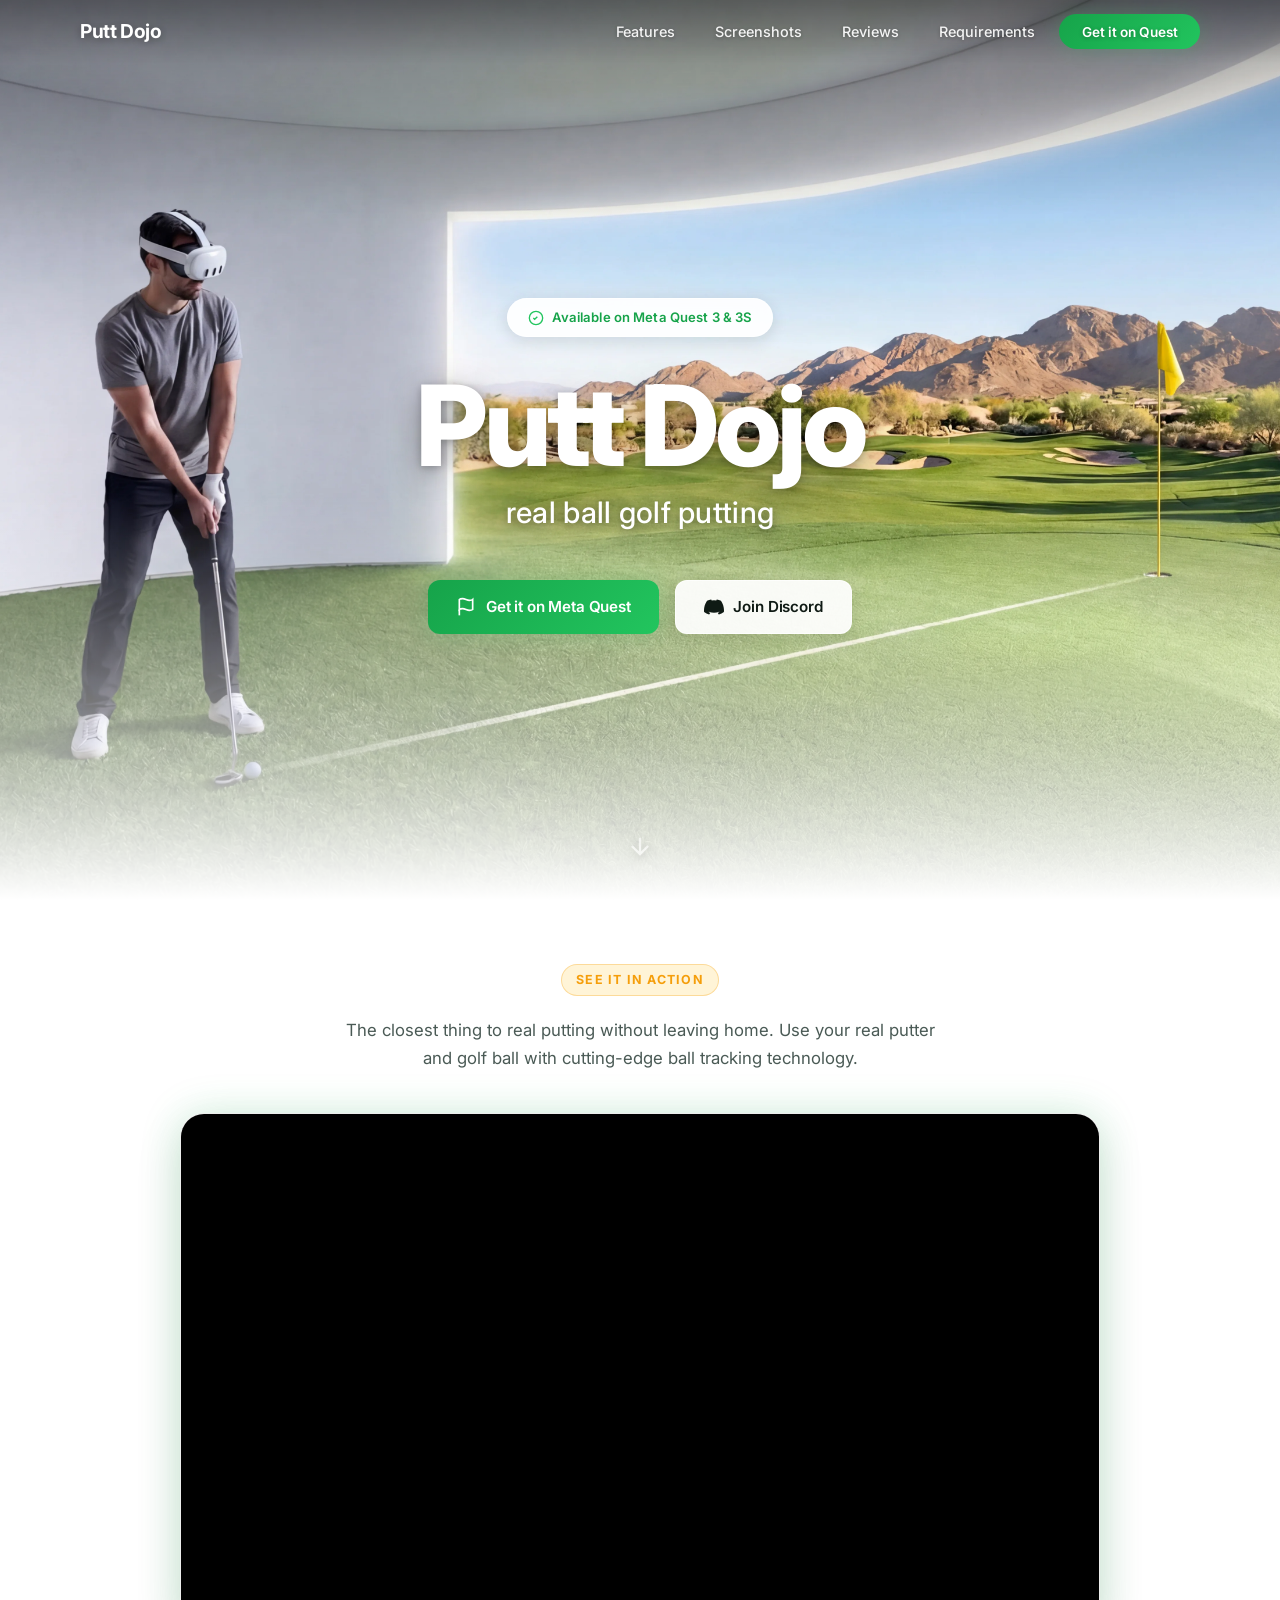
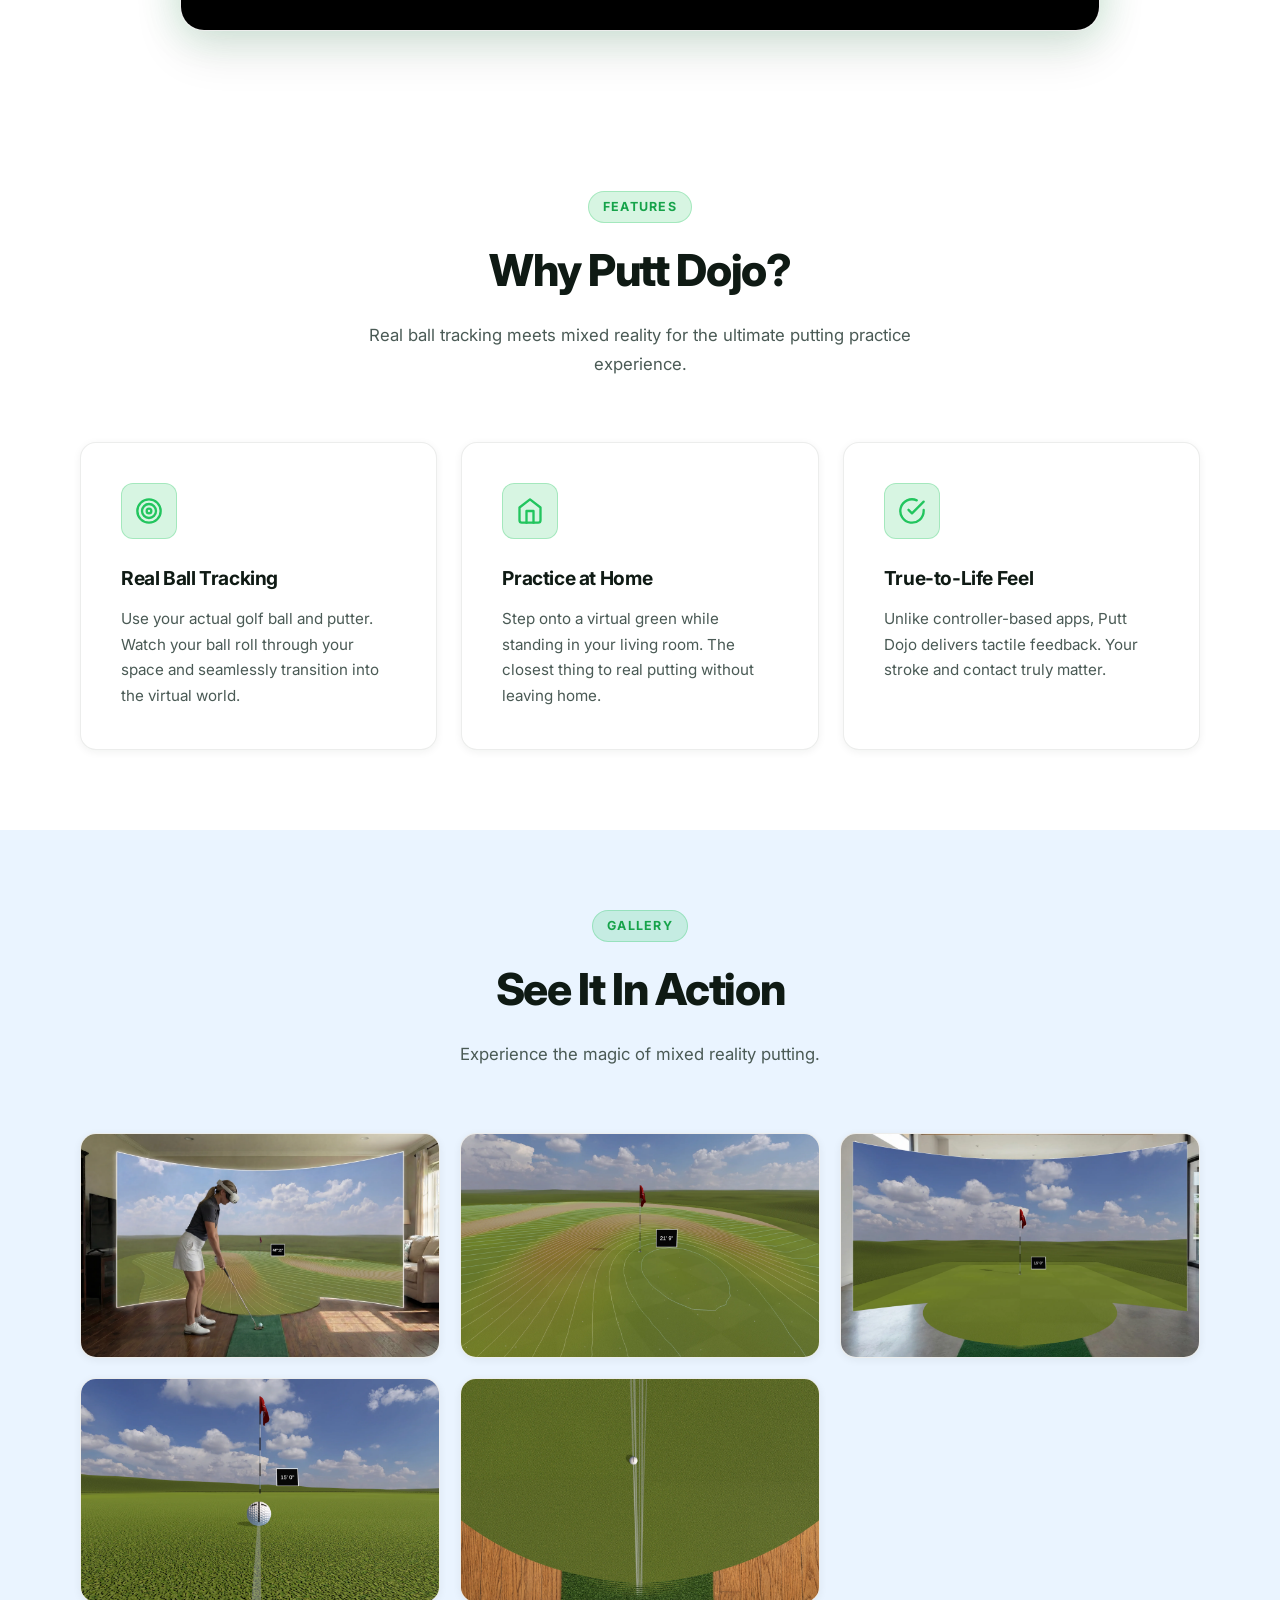
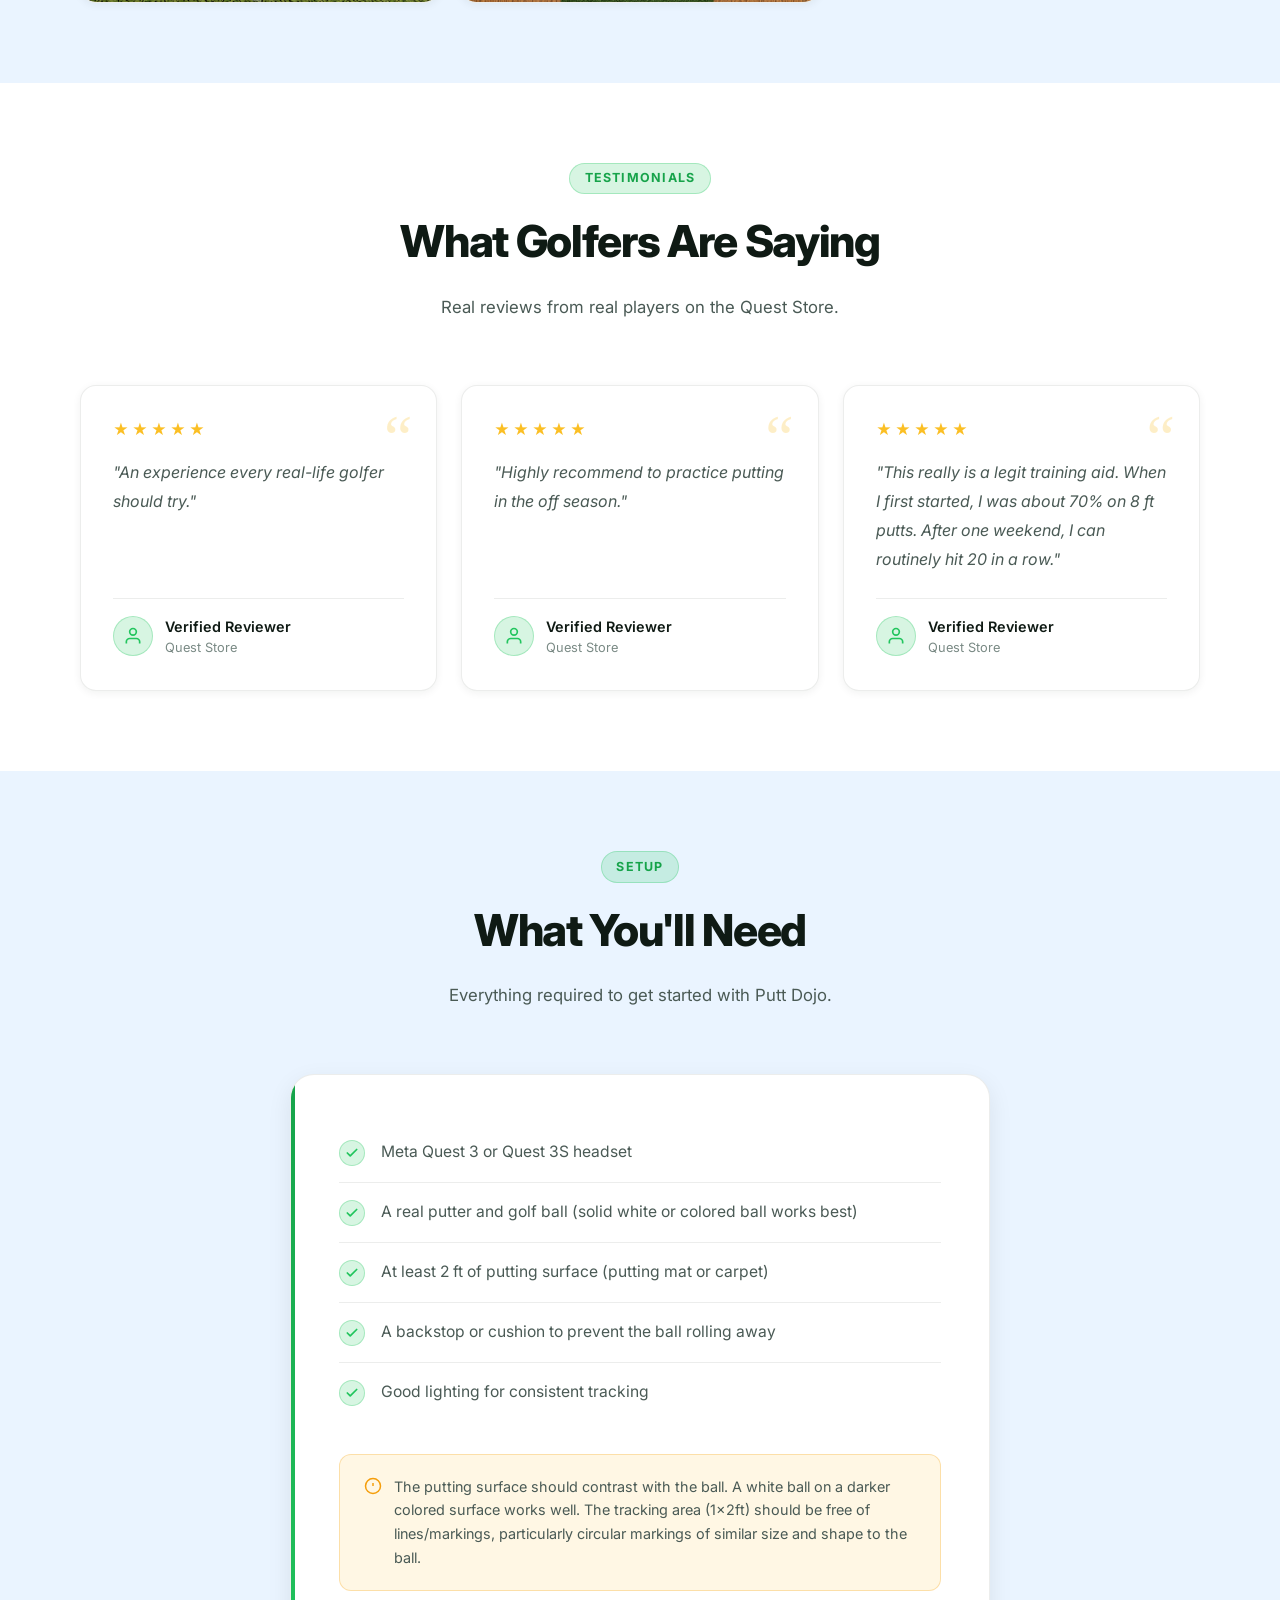
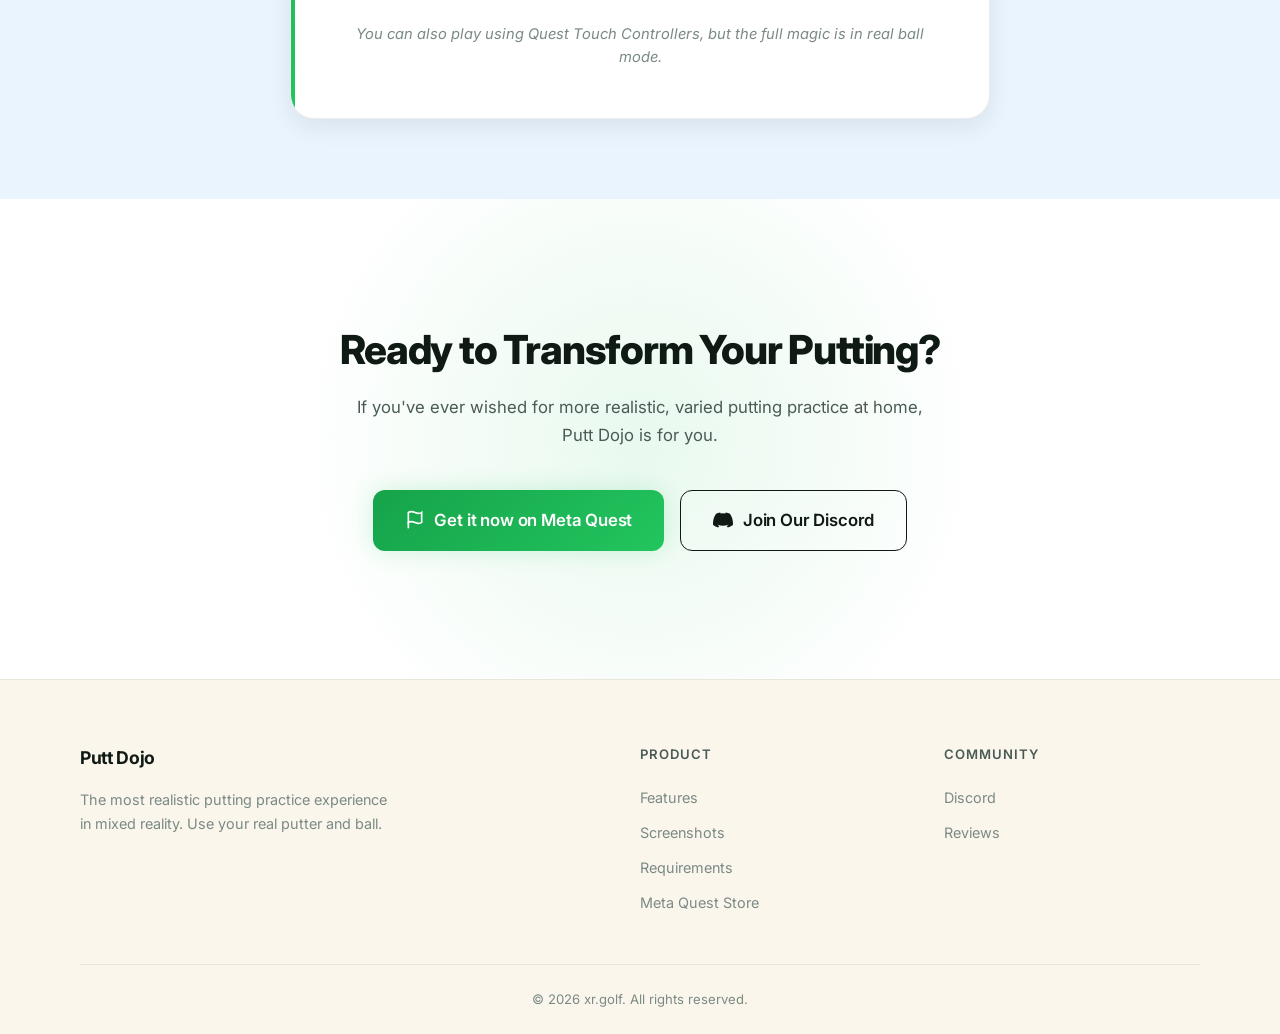
==== commit 77fc1fa7: "Daylight key art, moved demo, UI restyle Add new keyart image and switch the hero to a daylight-them" ====
--- a/index.html
+++ b/index.html
@@ -3,6 +3,7 @@
   <head>
     <meta charset="UTF-8" />
     <meta name="viewport" content="width=device-width, initial-scale=1.0" />
+    <meta name="theme-color" content="#ffffff" />
     <title>Putt Dojo - Real Ball VR Golf Simulator</title>
     <meta
       name="description"
@@ -76,7 +77,6 @@
     <nav class="nav" id="nav">
       <div class="nav-container">
         <a href="#" class="nav-logo">
-          <img src="images/Icon.webp" alt="Putt Dojo" class="loaded" />
           <span>Putt Dojo</span>
         </a>
         <ul class="nav-links" id="nav-links">
@@ -91,7 +91,7 @@
               target="_blank"
               rel="noopener noreferrer"
             >
-              Get on Quest
+              Get it on Quest
             </a>
           </li>
         </ul>
@@ -124,30 +124,8 @@
           </svg>
           Available on Meta Quest 3 &amp; 3S
         </div>
-        <h1 class="hero-title">Master Your Putting<br />in Mixed Reality</h1>
-        <p class="hero-tagline">
-          The closest thing to real putting without leaving home. Use your real
-          putter and golf ball with cutting-edge ball tracking technology.
-        </p>
-
-        <div class="hero-video-container">
-          <div class="video-wrapper">
-            <iframe
-              src="https://www.youtube.com/embed/r_3eahuJ0L4?autoplay=1&mute=1&loop=1&playlist=r_3eahuJ0L4&controls=0&modestbranding=1&rel=0"
-              title="Putt Dojo Demo"
-              allow="
-                accelerometer;
-                autoplay;
-                clipboard-write;
-                encrypted-media;
-                gyroscope;
-                picture-in-picture;
-              "
-              allowfullscreen
-              loading="lazy"
-            ></iframe>
-          </div>
-        </div>
+        <h1 class="hero-title">Putt Dojo</h1>
+        <p class="hero-wordmark-sub">real ball golf putting</p>
 
         <div class="hero-buttons">
           <a
@@ -199,6 +177,35 @@
       </div>
     </section>
 
+    <!-- Demo Section -->
+    <section class="section-demo">
+      <div class="demo-container reveal">
+        <span class="section-label section-label--flag">See it in action</span>
+        <p class="demo-lead">
+          The closest thing to real putting without leaving home. Use your real
+          putter and golf ball with cutting-edge ball tracking technology.
+        </p>
+        <div class="hero-video-container">
+          <div class="video-wrapper">
+            <iframe
+              src="https://www.youtube.com/embed/r_3eahuJ0L4?autoplay=1&mute=1&loop=1&playlist=r_3eahuJ0L4&controls=0&modestbranding=1&rel=0"
+              title="Putt Dojo Demo"
+              allow="
+                accelerometer;
+                autoplay;
+                clipboard-write;
+                encrypted-media;
+                gyroscope;
+                picture-in-picture;
+              "
+              allowfullscreen
+              loading="lazy"
+            ></iframe>
+          </div>
+        </div>
+      </div>
+    </section>
+
     <!-- Features Section -->
     <section class="section section-dark" id="features">
       <div class="container">
@@ -488,13 +495,12 @@
           <span class="section-label">Setup</span>
           <h2 class="section-title">What You'll Need</h2>
           <p class="section-subtitle">
-            Everything required to get started with real ball mode.
+            Everything required to get started with Putt Dojo.
           </p>
         </div>
 
         <div class="requirements-container reveal">
           <div class="requirements-card">
-            <h3>For Real Ball Mode</h3>
             <ul class="requirements-list">
               <li>
                 <span class="check-icon">
@@ -684,7 +690,6 @@
         <div class="footer-content">
           <div class="footer-brand">
             <a href="#" class="footer-logo">
-              <img src="images/Icon.webp" alt="Putt Dojo" class="loaded" />
               <span>Putt Dojo</span>
             </a>
             <p class="footer-description">
--- a/styles.css
+++ b/styles.css
@@ -1,60 +1,77 @@
 :root {
-  /* Color palette - Premium Dark Theme with Green Accents */
+  /* Color palette - Daylight Theme matching store key art */
   --primary: #22c55e;
   --primary-dark: #16a34a;
   --primary-light: #4ade80;
-  --primary-glow: rgba(34, 197, 94, 0.15);
-  --accent: #10b981;
-
-  --bg-darkest: #0a0f0d;
-  --bg-dark: #0f1612;
-  --bg-darker: #131c17;
-  --bg-card: #1a2520;
-  --bg-card-hover: #1f2e28;
-  --bg-elevated: rgba(34, 197, 94, 0.06);
-
-  --text-primary: #f1f5f3;
-  --text-secondary: #94a3a8;
-  --text-muted: #5c6b6e;
+  --primary-glow: rgba(34, 197, 94, 0.18);
+  --accent: #22c55e;
+
+  /* Daylight surface tiers */
+  --sky-50: #eaf4ff;
+  --sky-100: #d6ebff;
+  --sky-200: #b9ddff;
+  --sand-50: #fbf6ec;
+  --sand-100: #f4ead5;
+  --green-surface: #ecfdf5;
+
+  /* Variable names retained for backwards compat with existing selectors,
+     repointed to light values. */
+  --bg-darkest: #ffffff;
+  --bg-dark: var(--sky-50);
+  --bg-darker: var(--sand-50);
+  --bg-card: #ffffff;
+  --bg-card-hover: var(--green-surface);
+  --bg-elevated: rgba(34, 197, 94, 0.05);
+
+  --text-primary: #0f1a14;
+  --text-secondary: #4a5a55;
+  --text-muted: #7a8a85;
   --text-accent: var(--primary);
 
-  --border-subtle: rgba(255, 255, 255, 0.06);
-  --border-light: rgba(255, 255, 255, 0.1);
-  --border-accent: rgba(34, 197, 94, 0.2);
-
-  --gold: #fbbf24;
+  --border-subtle: rgba(15, 26, 20, 0.08);
+  --border-light: rgba(15, 26, 20, 0.14);
+  --border-accent: rgba(34, 197, 94, 0.28);
+
+  /* Secondary yellow flag accent */
+  --accent-yellow: #fbbf24;
+  --accent-yellow-dark: #f59e0b;
+  --accent-yellow-glow: rgba(251, 191, 36, 0.18);
+  --gold: var(--accent-yellow);
   --discord: #5865f2;
 
   /* Gradients */
-  --gradient-hero: linear-gradient(
+  --gradient-hero-overlay: linear-gradient(
     180deg,
-    #0a0f0d 0%,
-    #0f1a14 50%,
-    #0a0f0d 100%
+    rgba(255, 255, 255, 0) 0%,
+    rgba(255, 255, 255, 0) 55%,
+    rgba(255, 255, 255, 0.55) 82%,
+    #ffffff 100%
   );
-  --gradient-primary: linear-gradient(
-    135deg,
-    #16a34a 0%,
-    #22c55e 50%,
-    #10b981 100%
+  --gradient-nav-vignette: linear-gradient(
+    180deg,
+    rgba(0, 0, 0, 0.28) 0%,
+    rgba(0, 0, 0, 0) 100%
   );
+  --gradient-primary: linear-gradient(135deg, #16a34a 0%, #22c55e 100%);
   --gradient-card: linear-gradient(
     145deg,
-    var(--bg-card) 0%,
+    #ffffff 0%,
     rgba(34, 197, 94, 0.04) 100%
   );
-  --gradient-cta: linear-gradient(135deg, #16a34a 0%, #10b981 100%);
+  --gradient-cta: linear-gradient(135deg, #16a34a 0%, #22c55e 100%);
+  --gradient-cta-yellow: linear-gradient(135deg, #f59e0b 0%, #fbbf24 100%);
 
   /* Spacing */
   --section-padding: 5rem;
   --container-max: 1120px;
 
-  /* Shadows */
-  --shadow-sm: 0 2px 8px rgba(0, 0, 0, 0.2);
-  --shadow-md: 0 8px 24px rgba(0, 0, 0, 0.25);
-  --shadow-lg: 0 16px 48px rgba(0, 0, 0, 0.3);
-  --shadow-glow: 0 0 40px rgba(34, 197, 94, 0.15);
-  --shadow-glow-strong: 0 0 60px rgba(34, 197, 94, 0.25);
+  /* Shadows - soft slate */
+  --shadow-sm: 0 2px 8px rgba(15, 26, 20, 0.06);
+  --shadow-md: 0 8px 24px rgba(15, 26, 20, 0.08);
+  --shadow-lg: 0 18px 48px rgba(15, 26, 20, 0.12);
+  --shadow-glow: 0 0 40px rgba(34, 197, 94, 0.18);
+  --shadow-glow-strong: 0 0 60px rgba(34, 197, 94, 0.28);
+  --shadow-glow-yellow: 0 0 40px rgba(251, 191, 36, 0.22);
 
   /* Transitions */
   --transition-fast: 0.15s ease;
@@ -103,13 +120,15 @@
   z-index: 1000;
   padding: 1rem 2rem;
   transition: all var(--transition-normal);
+  background: var(--gradient-nav-vignette);
 }
 
 .nav.scrolled {
-  background: rgba(10, 15, 13, 0.85);
+  background: rgba(255, 255, 255, 0.85);
   backdrop-filter: blur(24px) saturate(180%);
   -webkit-backdrop-filter: blur(24px) saturate(180%);
   border-bottom: 1px solid var(--border-subtle);
+  box-shadow: 0 4px 20px rgba(15, 26, 20, 0.05);
 }
 
 .nav-container {
@@ -125,10 +144,19 @@
   align-items: center;
   gap: 0.75rem;
   text-decoration: none;
-  color: var(--text-primary);
+  color: #ffffff;
   font-weight: 700;
   font-size: 1.2rem;
   letter-spacing: -0.02em;
+  text-shadow: 0 2px 8px rgba(0, 0, 0, 0.35);
+  transition:
+    color var(--transition-normal),
+    text-shadow var(--transition-normal);
+}
+
+.nav.scrolled .nav-logo {
+  color: var(--text-primary);
+  text-shadow: none;
 }
 
 .nav-logo img {
@@ -144,18 +172,29 @@
 }
 
 .nav-links a {
-  color: var(--text-secondary);
+  color: rgba(255, 255, 255, 0.92);
   text-decoration: none;
   font-weight: 500;
   font-size: 0.9rem;
   padding: 0.5rem 1rem;
   border-radius: var(--radius-sm);
   transition: all var(--transition-fast);
+  text-shadow: 0 1px 4px rgba(0, 0, 0, 0.3);
 }
 
 .nav-links a:hover {
+  color: #ffffff;
+  background: rgba(255, 255, 255, 0.12);
+}
+
+.nav.scrolled .nav-links a {
+  color: var(--text-secondary);
+  text-shadow: none;
+}
+
+.nav.scrolled .nav-links a:hover {
   color: var(--text-primary);
-  background: rgba(255, 255, 255, 0.05);
+  background: rgba(15, 26, 20, 0.05);
 }
 
 .nav-cta {
@@ -188,9 +227,15 @@
 .nav-toggle span {
   width: 22px;
   height: 2px;
-  background: var(--text-secondary);
+  background: #ffffff;
   border-radius: 2px;
   transition: var(--transition-fast);
+  box-shadow: 0 1px 4px rgba(0, 0, 0, 0.35);
+}
+
+.nav.scrolled .nav-toggle span {
+  background: var(--text-primary);
+  box-shadow: none;
 }
 
 /* ===== HERO SECTION ===== */
@@ -200,8 +245,12 @@
   flex-direction: column;
   align-items: center;
   justify-content: center;
-  padding: 8rem 2rem 2rem;
-  background: var(--gradient-hero);
+  padding: 8rem 2rem 6rem;
+  background-image: url("images/keyart.webp");
+  background-size: cover;
+  background-position: center center;
+  background-repeat: no-repeat;
+  background-color: var(--sky-100);
   position: relative;
   overflow: hidden;
 }
@@ -212,36 +261,26 @@
   top: 0;
   left: 0;
   right: 0;
-  bottom: 0;
-  background: radial-gradient(
-    ellipse 80% 50% at 50% 40%,
-    rgba(34, 197, 94, 0.08) 0%,
-    transparent 100%
-  );
+  height: 220px;
+  background: var(--gradient-nav-vignette);
   pointer-events: none;
+  z-index: 1;
 }
 
 .hero::after {
   content: "";
   position: absolute;
-  top: 50%;
-  left: 50%;
-  width: 800px;
-  height: 800px;
-  transform: translate(-50%, -50%);
-  background: radial-gradient(
-    circle,
-    rgba(34, 197, 94, 0.04) 0%,
-    transparent 70%
-  );
+  inset: 0;
+  background: var(--gradient-hero-overlay);
   pointer-events: none;
+  z-index: 1;
 }
 
 .hero-content {
   position: relative;
-  z-index: 1;
+  z-index: 2;
   text-align: center;
-  max-width: 800px;
+  max-width: 900px;
   margin: 0 auto;
 }
 
@@ -249,16 +288,18 @@
   display: inline-flex;
   align-items: center;
   gap: 0.5rem;
-  background: var(--primary-glow);
-  border: 1px solid var(--border-accent);
-  padding: 0.45rem 1.2rem;
+  background: rgba(255, 255, 255, 0.92);
+  border: 1px solid rgba(255, 255, 255, 0.6);
+  padding: 0.5rem 1.2rem;
   border-radius: 50px;
   font-size: 0.82rem;
-  font-weight: 500;
-  color: var(--primary-light);
+  font-weight: 600;
+  color: var(--primary-dark);
   margin-bottom: 2rem;
   animation: fadeInUp 0.6s ease-out 0s both;
   letter-spacing: 0.01em;
+  backdrop-filter: blur(8px);
+  box-shadow: 0 4px 16px rgba(15, 26, 20, 0.12);
 }
 
 .hero-badge svg {
@@ -266,13 +307,28 @@
 }
 
 .hero-title {
-  font-size: clamp(2.5rem, 6vw, 4rem);
+  font-size: clamp(3.5rem, 11vw, 7rem);
   font-weight: 800;
-  line-height: 1.1;
-  letter-spacing: -0.03em;
-  margin-bottom: 1.5rem;
-  color: var(--text-primary);
+  line-height: 1;
+  letter-spacing: -0.035em;
+  margin-bottom: 0.5rem;
+  color: #ffffff;
   animation: fadeInUp 0.6s ease-out 0.1s both;
+  text-shadow:
+    0 2px 8px rgba(0, 0, 0, 0.25),
+    0 8px 32px rgba(0, 0, 0, 0.35);
+}
+
+.hero-wordmark-sub {
+  font-size: clamp(1.15rem, 3vw, 1.85rem);
+  font-weight: 500;
+  color: #ffffff;
+  margin-bottom: 2.75rem;
+  letter-spacing: 0.01em;
+  animation: fadeInUp 0.6s ease-out 0.2s both;
+  text-shadow:
+    0 2px 8px rgba(0, 0, 0, 0.3),
+    0 4px 20px rgba(0, 0, 0, 0.35);
 }
 
 .hero-tagline {
@@ -287,33 +343,6 @@
   line-height: 1.7;
 }
 
-.hero-video-container {
-  position: relative;
-  width: 100%;
-  max-width: 760px;
-  margin: 0 auto 3rem;
-  border-radius: var(--radius-xl);
-  overflow: hidden;
-  animation: fadeInUp 0.6s ease-out 0.3s both;
-  border: 1px solid var(--border-light);
-  box-shadow: var(--shadow-lg), var(--shadow-glow);
-}
-
-.video-wrapper {
-  position: relative;
-  aspect-ratio: 16 / 9;
-  background: var(--bg-dark);
-}
-
-.video-wrapper iframe {
-  position: absolute;
-  top: 0;
-  left: 0;
-  width: 100%;
-  height: 100%;
-  border: 0;
-}
-
 .hero-buttons {
   display: flex;
   flex-wrap: wrap;
@@ -355,27 +384,29 @@
 }
 
 .btn-secondary {
-  background: rgba(255, 255, 255, 0.06);
+  background: rgba(255, 255, 255, 0.92);
   color: var(--text-primary);
-  border: 1px solid var(--border-light);
+  border: 1px solid rgba(255, 255, 255, 0.7);
   backdrop-filter: blur(10px);
+  box-shadow: 0 4px 16px rgba(15, 26, 20, 0.12);
 }
 
 .btn-secondary:hover {
-  background: rgba(255, 255, 255, 0.1);
-  border-color: rgba(255, 255, 255, 0.2);
+  background: #ffffff;
+  border-color: #ffffff;
   transform: translateY(-2px);
+  box-shadow: 0 8px 24px rgba(15, 26, 20, 0.18);
 }
 
 .btn-outline {
   background: transparent;
-  color: white;
-  border: 1px solid rgba(255, 255, 255, 0.25);
+  color: var(--text-primary);
+  border: 1.5px solid var(--text-primary);
 }
 
 .btn-outline:hover {
-  background: rgba(255, 255, 255, 0.08);
-  border-color: rgba(255, 255, 255, 0.4);
+  background: var(--text-primary);
+  color: #ffffff;
   transform: translateY(-2px);
 }
 
@@ -385,8 +416,10 @@
   left: 50%;
   transform: translateX(-50%);
   animation: bounce 2s infinite;
-  opacity: 0.3;
-  color: var(--text-secondary);
+  opacity: 0.6;
+  color: #ffffff;
+  z-index: 2;
+  filter: drop-shadow(0 2px 6px rgba(0, 0, 0, 0.3));
 }
 
 .scroll-indicator svg {
@@ -407,8 +440,61 @@
   background: var(--bg-dark);
 }
 
+/* Demo section: hosts the relocated YouTube embed directly under the hero */
+.section-demo {
+  background: #ffffff;
+  padding: 4rem 2rem 5rem;
+  position: relative;
+}
+
+.demo-container {
+  max-width: 960px;
+  margin: 0 auto;
+  text-align: center;
+  position: relative;
+  z-index: 1;
+}
+
+.demo-container .section-label {
+  margin-bottom: 1.25rem;
+}
+
+.demo-lead {
+  font-size: 1.05rem;
+  color: var(--text-secondary);
+  max-width: 620px;
+  margin: 0 auto 2.5rem;
+  line-height: 1.7;
+}
+
+.hero-video-container {
+  position: relative;
+  width: 100%;
+  max-width: 920px;
+  margin: 0 auto;
+  border-radius: var(--radius-xl);
+  overflow: hidden;
+  border: 1px solid var(--border-subtle);
+  box-shadow: var(--shadow-lg), var(--shadow-glow);
+}
+
+.video-wrapper {
+  position: relative;
+  aspect-ratio: 16 / 9;
+  background: #000;
+}
+
+.video-wrapper iframe {
+  position: absolute;
+  top: 0;
+  left: 0;
+  width: 100%;
+  height: 100%;
+  border: 0;
+}
+
 .section-cta {
-  background: var(--bg-darkest);
+  background: #ffffff;
   position: relative;
   overflow: hidden;
 }
@@ -418,12 +504,12 @@
   position: absolute;
   top: 50%;
   left: 50%;
-  width: 600px;
-  height: 600px;
+  width: 700px;
+  height: 700px;
   transform: translate(-50%, -50%);
   background: radial-gradient(
     circle,
-    rgba(34, 197, 94, 0.06) 0%,
+    rgba(34, 197, 94, 0.1) 0%,
     transparent 70%
   );
   pointer-events: none;
@@ -444,15 +530,21 @@
 .section-label {
   display: inline-block;
   font-size: 0.78rem;
-  font-weight: 600;
+  font-weight: 700;
   text-transform: uppercase;
   letter-spacing: 0.1em;
-  color: var(--primary);
+  color: var(--primary-dark);
   margin-bottom: 0.75rem;
   padding: 0.3rem 0.9rem;
   background: var(--primary-glow);
   border-radius: 50px;
   border: 1px solid var(--border-accent);
+}
+
+.section-label--flag {
+  color: var(--accent-yellow-dark);
+  background: var(--accent-yellow-glow);
+  border-color: rgba(245, 158, 11, 0.3);
 }
 
 .section-title {
@@ -486,13 +578,14 @@
   transition: all var(--transition-normal);
   position: relative;
   overflow: hidden;
+  box-shadow: var(--shadow-sm);
 }
 
 .feature-card:hover {
   border-color: var(--border-accent);
   background: var(--bg-card-hover);
   transform: translateY(-4px);
-  box-shadow: var(--shadow-glow);
+  box-shadow: var(--shadow-md), var(--shadow-glow);
 }
 
 .feature-icon {
@@ -537,13 +630,14 @@
   aspect-ratio: 16 / 10;
   background: var(--bg-card);
   border: 1px solid var(--border-subtle);
+  box-shadow: var(--shadow-sm);
   cursor: pointer;
 }
 
 .screenshot-item:hover {
   transform: scale(1.02);
   border-color: var(--border-accent);
-  box-shadow: var(--shadow-glow);
+  box-shadow: var(--shadow-md), var(--shadow-glow);
 }
 
 .screenshot-item img {
@@ -573,9 +667,9 @@
   right: 12px;
   width: 36px;
   height: 36px;
-  background: rgba(0, 0, 0, 0.5);
+  background: rgba(255, 255, 255, 0.92);
   backdrop-filter: blur(8px);
-  border: 1px solid rgba(255, 255, 255, 0.1);
+  border: 1px solid rgba(15, 26, 20, 0.08);
   border-radius: 50%;
   display: flex;
   align-items: center;
@@ -591,7 +685,7 @@
 .screenshot-expand-icon svg {
   width: 16px;
   height: 16px;
-  color: white;
+  color: var(--text-primary);
 }
 
 .screenshot-item:hover .screenshot-expand-icon {
@@ -775,12 +869,13 @@
   transition: all var(--transition-normal);
   display: flex;
   flex-direction: column;
+  box-shadow: var(--shadow-sm);
 }
 
 .testimonial-card:hover {
   border-color: var(--border-accent);
   transform: translateY(-4px);
-  box-shadow: var(--shadow-glow);
+  box-shadow: var(--shadow-md), var(--shadow-glow);
 }
 
 .testimonial-card::before {
@@ -790,8 +885,8 @@
   right: 1.5rem;
   font-size: 4rem;
   font-family: Georgia, serif;
-  color: var(--primary);
-  opacity: 0.12;
+  color: var(--accent-yellow);
+  opacity: 0.25;
   line-height: 1;
 }
 
@@ -855,6 +950,7 @@
   border: 1px solid var(--border-subtle);
   position: relative;
   overflow: hidden;
+  box-shadow: var(--shadow-md);
 }
 
 .requirements-card::before {
@@ -912,15 +1008,15 @@
   display: flex;
   align-items: flex-start;
   gap: 0.75rem;
-  background: rgba(251, 191, 36, 0.06);
-  border: 1px solid rgba(251, 191, 36, 0.15);
+  background: rgba(251, 191, 36, 0.12);
+  border: 1px solid rgba(245, 158, 11, 0.28);
   padding: 1.25rem 1.5rem;
   border-radius: var(--radius-md);
   margin-top: 2rem;
 }
 
 .note-box-icon {
-  color: var(--gold);
+  color: var(--accent-yellow-dark);
   min-width: 18px;
   margin-top: 2px;
 }
@@ -972,7 +1068,7 @@
 
 /* ===== FOOTER ===== */
 .footer {
-  background: var(--bg-dark);
+  background: var(--sand-50);
   border-top: 1px solid var(--border-subtle);
   padding: 4rem 2rem 0;
 }
@@ -1127,16 +1223,27 @@
     top: 100%;
     left: 0;
     right: 0;
-    background: rgba(10, 15, 13, 0.98);
+    background: rgba(255, 255, 255, 0.98);
     backdrop-filter: blur(24px);
     flex-direction: column;
     padding: 1.5rem;
     gap: 0.5rem;
     border-bottom: 1px solid var(--border-subtle);
+    box-shadow: 0 8px 24px rgba(15, 26, 20, 0.08);
   }
 
   .nav-links.active {
     display: flex;
+  }
+
+  .nav-links.active a {
+    color: var(--text-secondary);
+    text-shadow: none;
+  }
+
+  .nav-links.active a:hover {
+    color: var(--text-primary);
+    background: rgba(15, 26, 20, 0.05);
   }
 
   .nav-links a {
@@ -1149,12 +1256,17 @@
   }
 
   .hero {
-    padding: 7rem 1.5rem 3rem;
-    min-height: auto;
+    padding: 7rem 1.5rem 4rem;
+    min-height: 88vh;
+    background-position: 68% center;
   }
 
   .hero-video-container {
     margin-bottom: 2rem;
+  }
+
+  .section-demo {
+    padding: 3rem 1.5rem 4rem;
   }
 
   .btn {
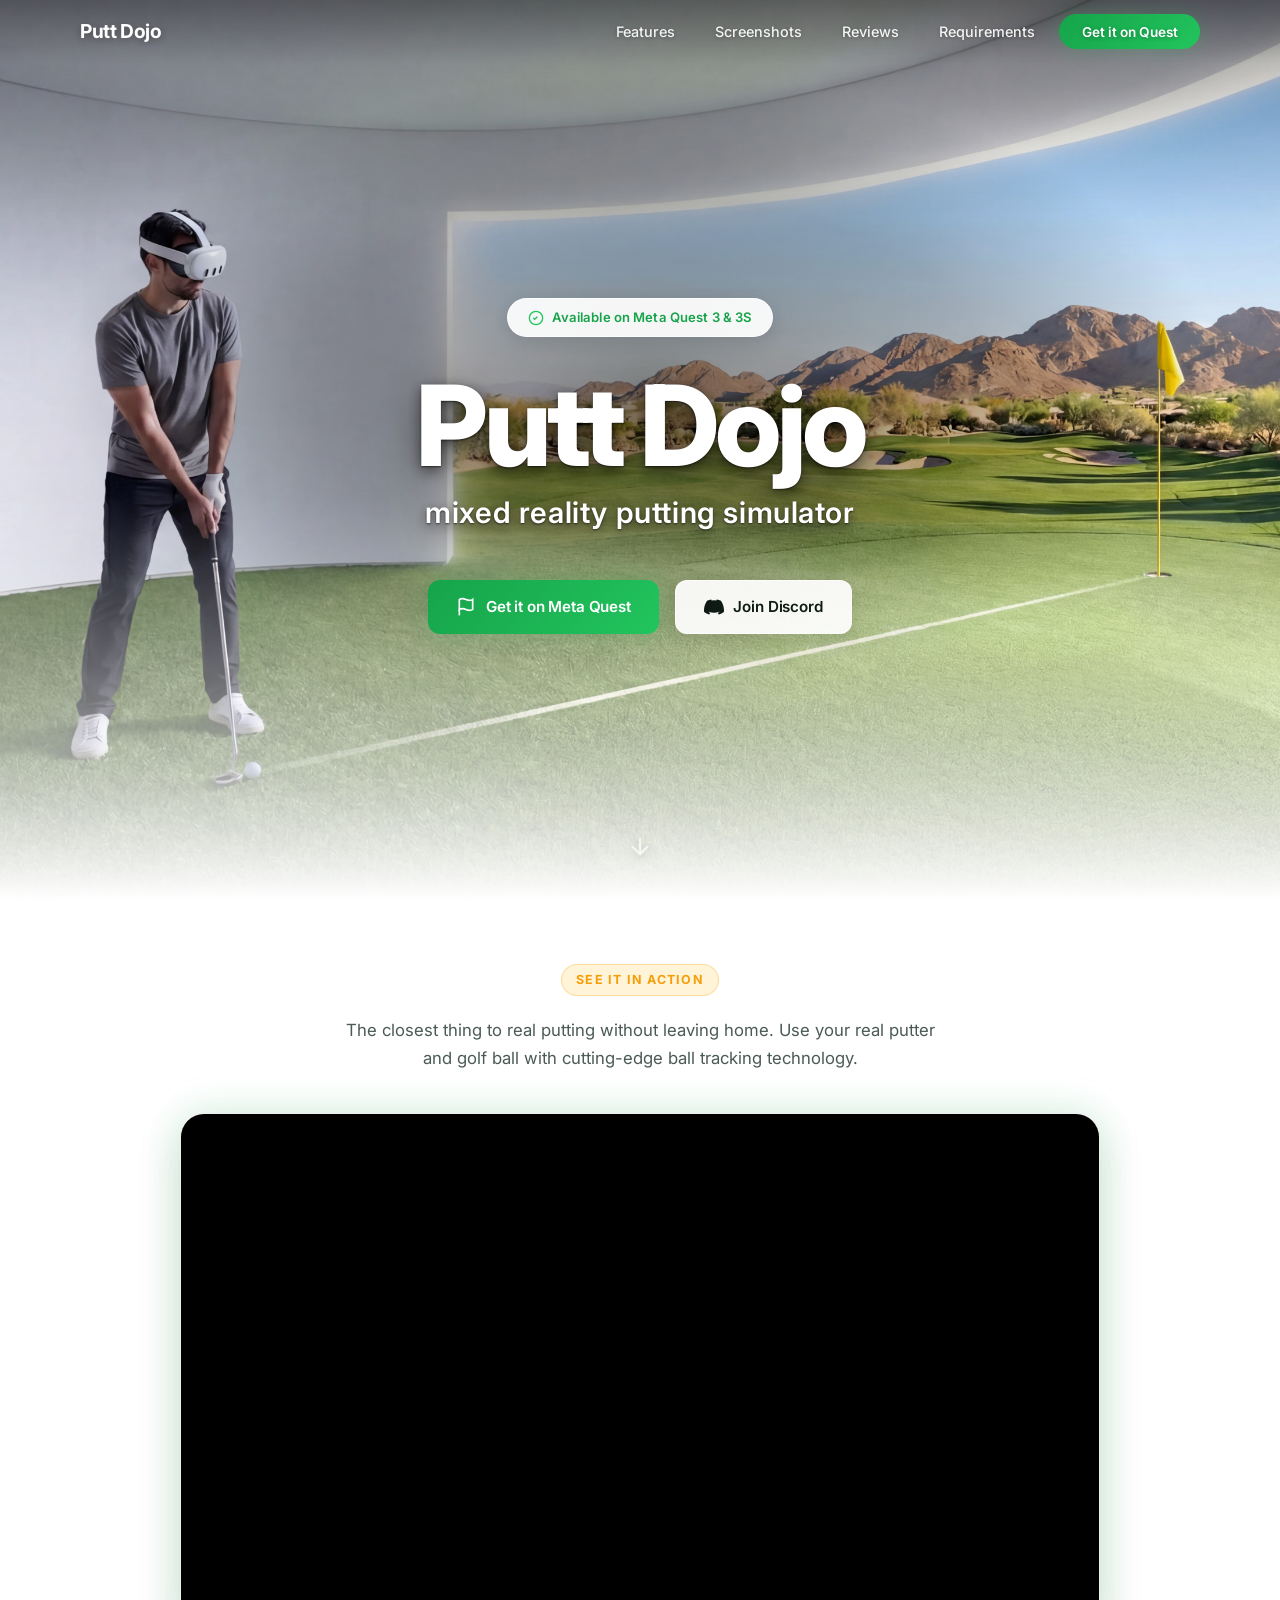
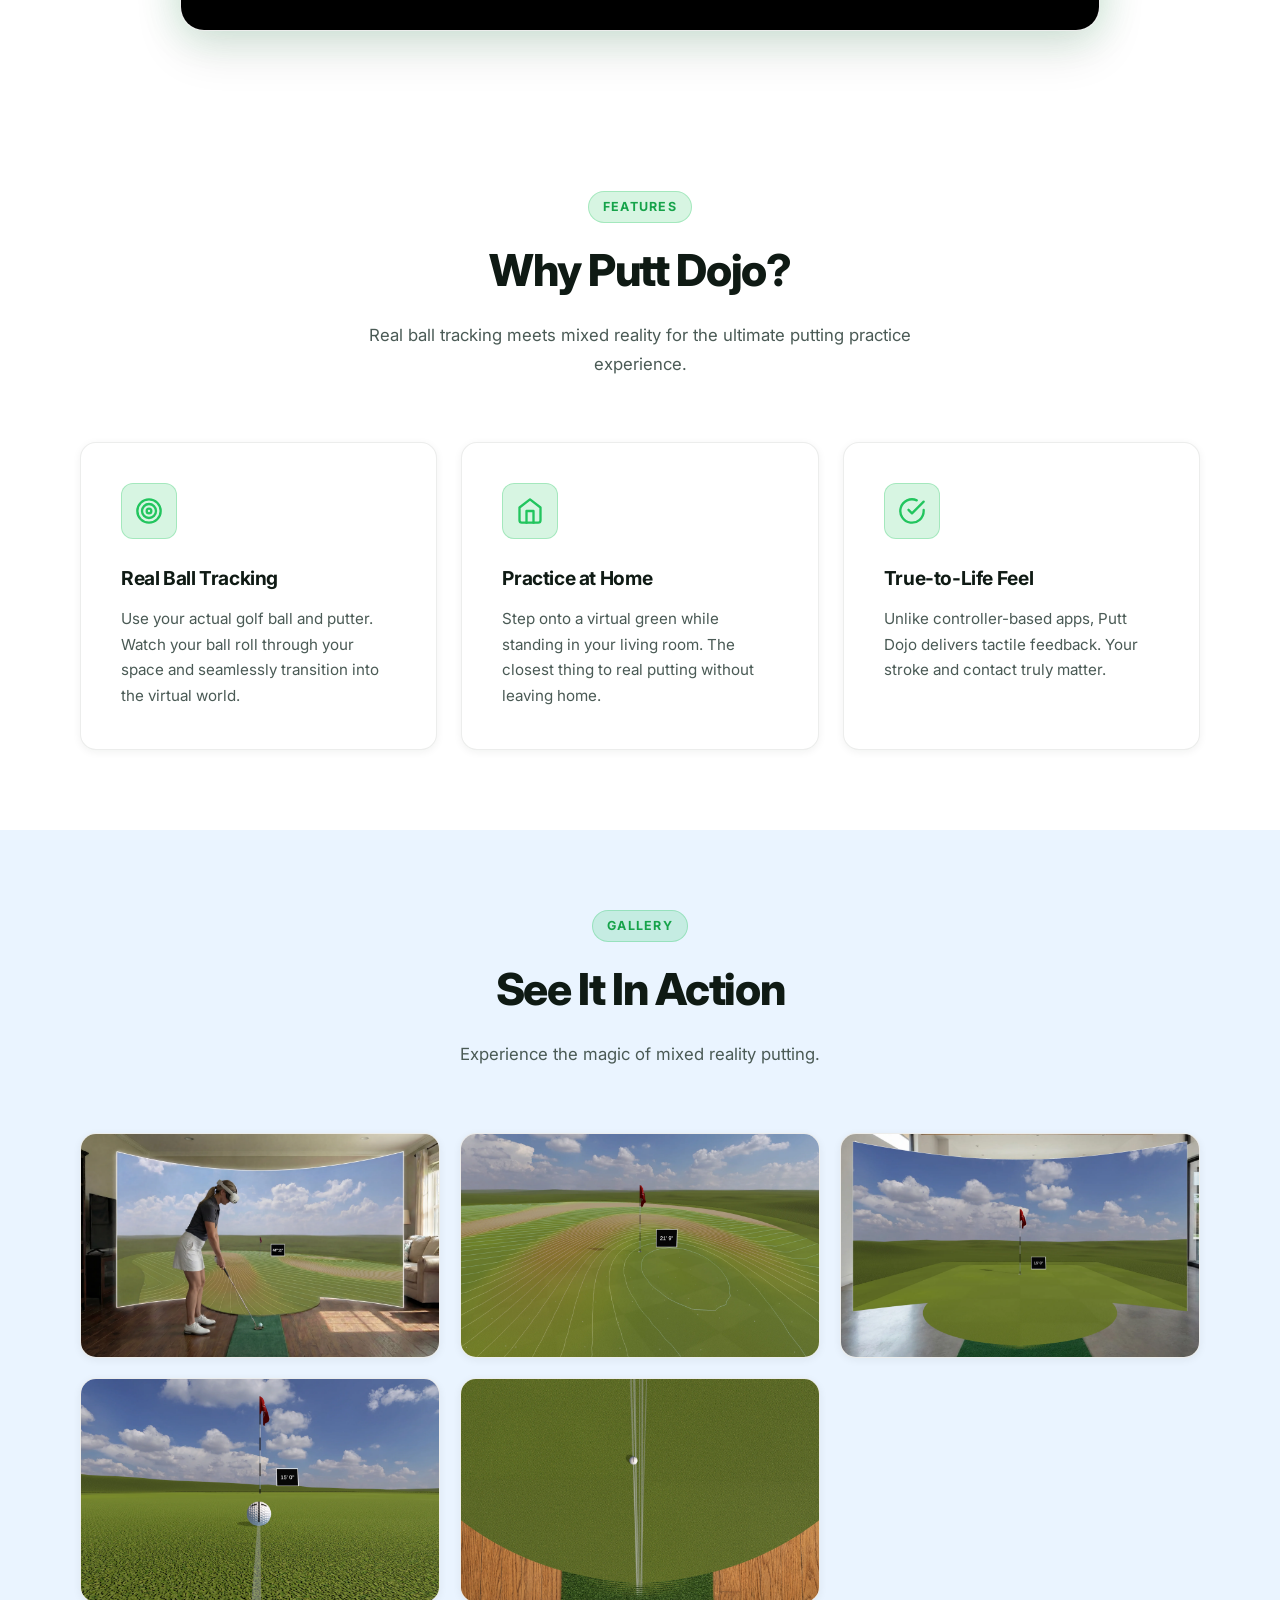
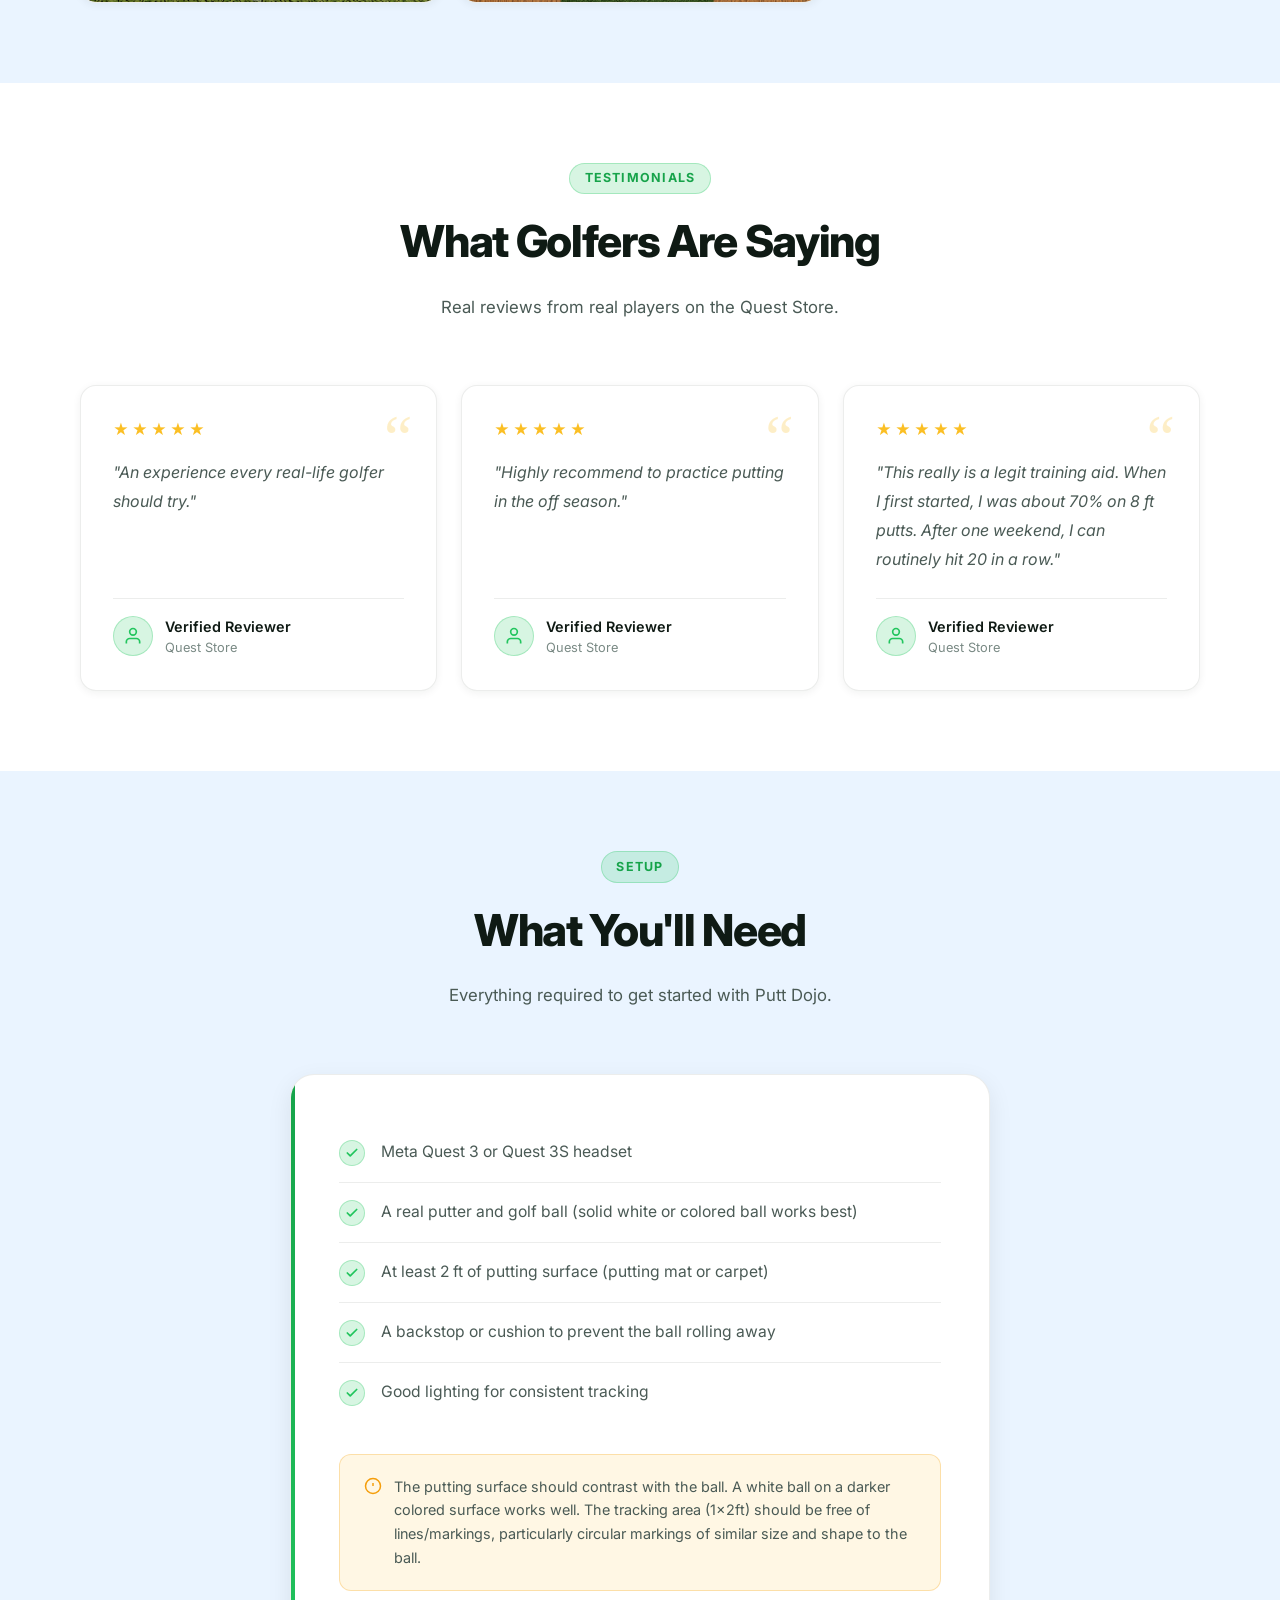
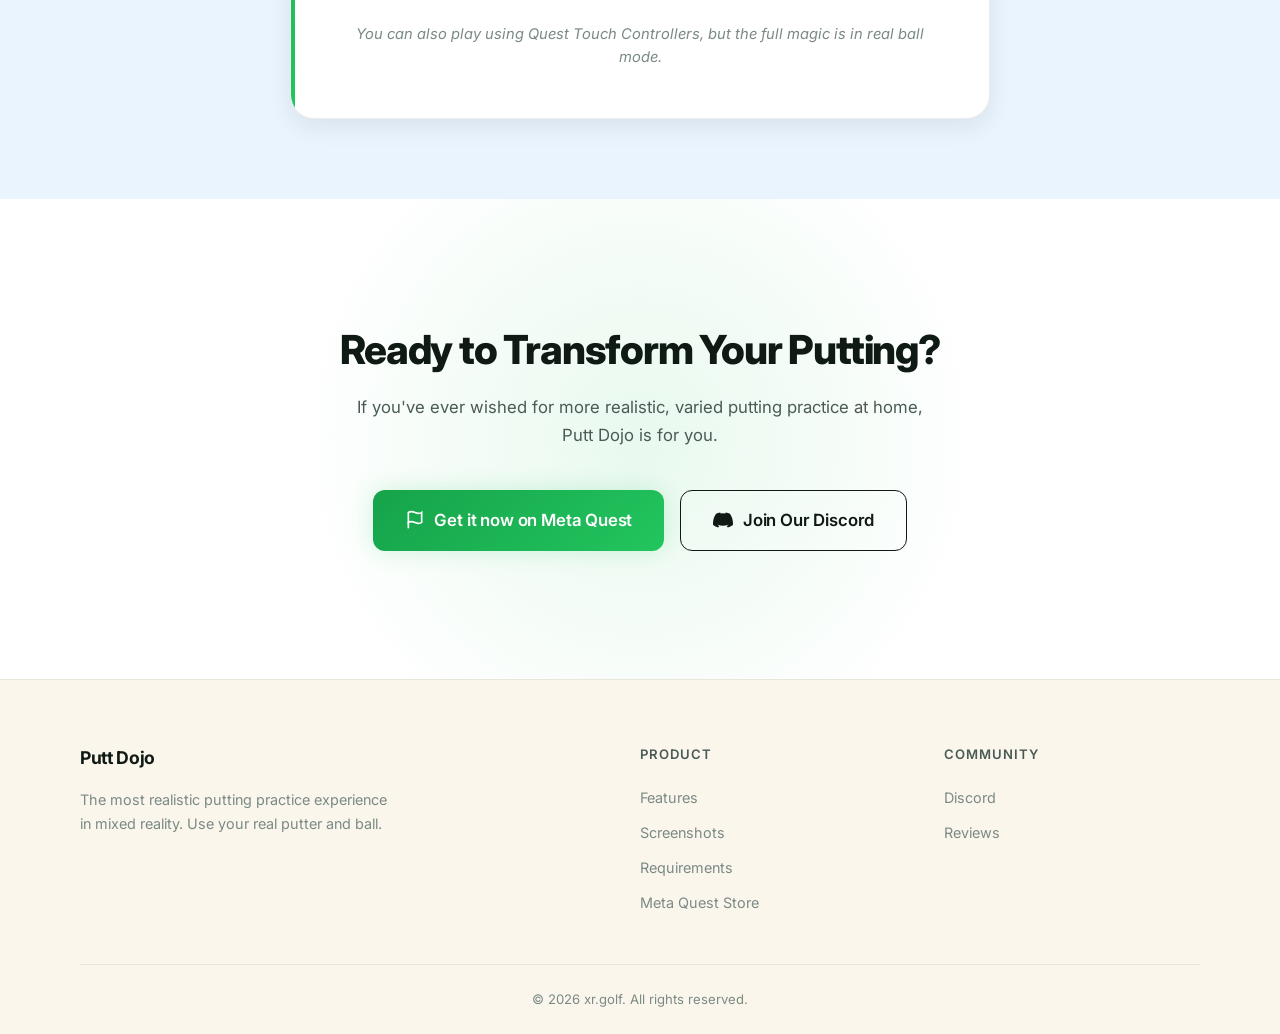
==== commit 7ebe576f: "Remove old image assets; tweak hero copy & styles Delete legacy image assets (images/Icon.original.p" ====
--- a/index.html
+++ b/index.html
@@ -125,7 +125,7 @@
           Available on Meta Quest 3 &amp; 3S
         </div>
         <h1 class="hero-title">Putt Dojo</h1>
-        <p class="hero-wordmark-sub">real ball golf putting</p>
+        <p class="hero-wordmark-sub">mixed reality putting simulator</p>
 
         <div class="hero-buttons">
           <a
--- a/styles.css
+++ b/styles.css
@@ -271,7 +271,14 @@
   content: "";
   position: absolute;
   inset: 0;
-  background: var(--gradient-hero-overlay);
+  background:
+    radial-gradient(
+      ellipse 60% 45% at 50% 42%,
+      rgba(0, 0, 0, 0.45) 0%,
+      rgba(0, 0, 0, 0.25) 45%,
+      rgba(0, 0, 0, 0) 75%
+    ),
+    var(--gradient-hero-overlay);
   pointer-events: none;
   z-index: 1;
 }
@@ -315,20 +322,22 @@
   color: #ffffff;
   animation: fadeInUp 0.6s ease-out 0.1s both;
   text-shadow:
-    0 2px 8px rgba(0, 0, 0, 0.25),
-    0 8px 32px rgba(0, 0, 0, 0.35);
+    0 1px 2px rgba(0, 0, 0, 0.55),
+    0 4px 14px rgba(0, 0, 0, 0.5),
+    0 12px 40px rgba(0, 0, 0, 0.45);
 }
 
 .hero-wordmark-sub {
   font-size: clamp(1.15rem, 3vw, 1.85rem);
-  font-weight: 500;
+  font-weight: 600;
   color: #ffffff;
   margin-bottom: 2.75rem;
-  letter-spacing: 0.01em;
+  letter-spacing: 0.02em;
   animation: fadeInUp 0.6s ease-out 0.2s both;
   text-shadow:
-    0 2px 8px rgba(0, 0, 0, 0.3),
-    0 4px 20px rgba(0, 0, 0, 0.35);
+    0 1px 2px rgba(0, 0, 0, 0.55),
+    0 3px 12px rgba(0, 0, 0, 0.5),
+    0 8px 24px rgba(0, 0, 0, 0.4);
 }
 
 .hero-tagline {
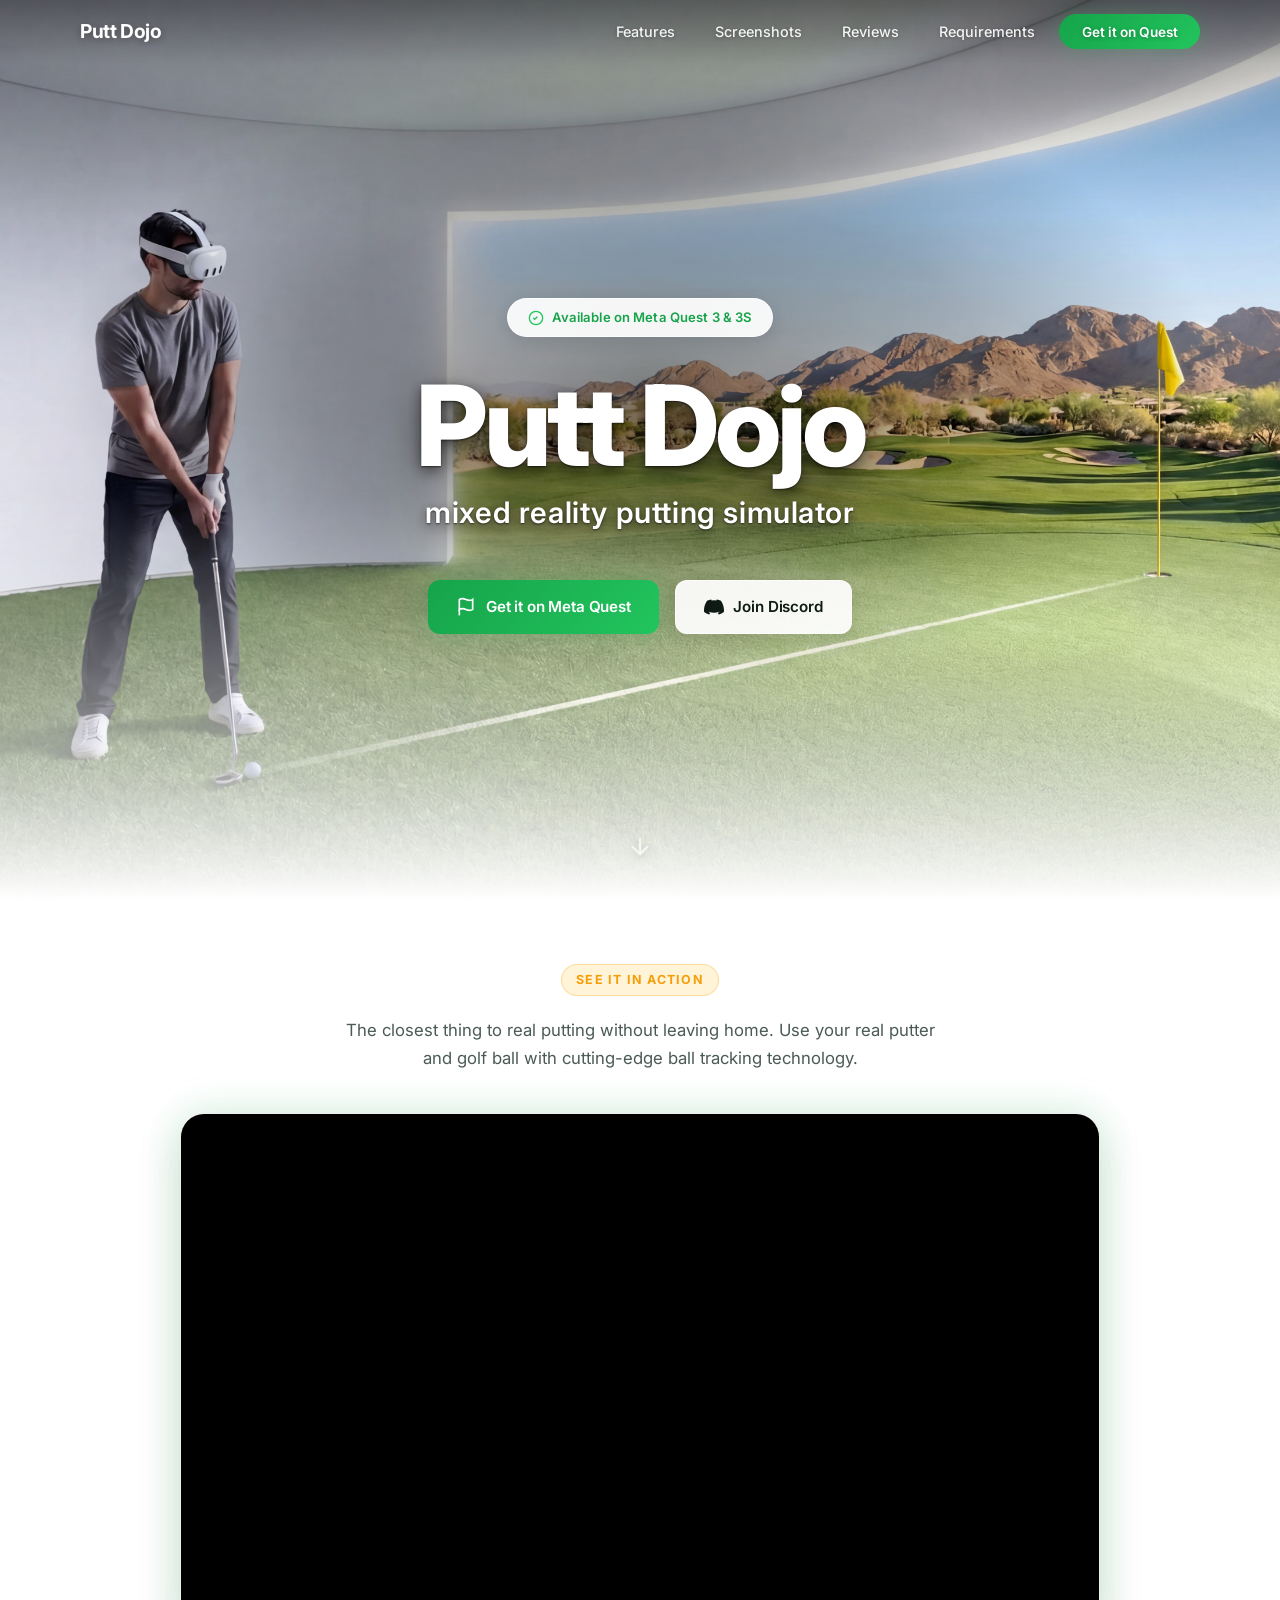
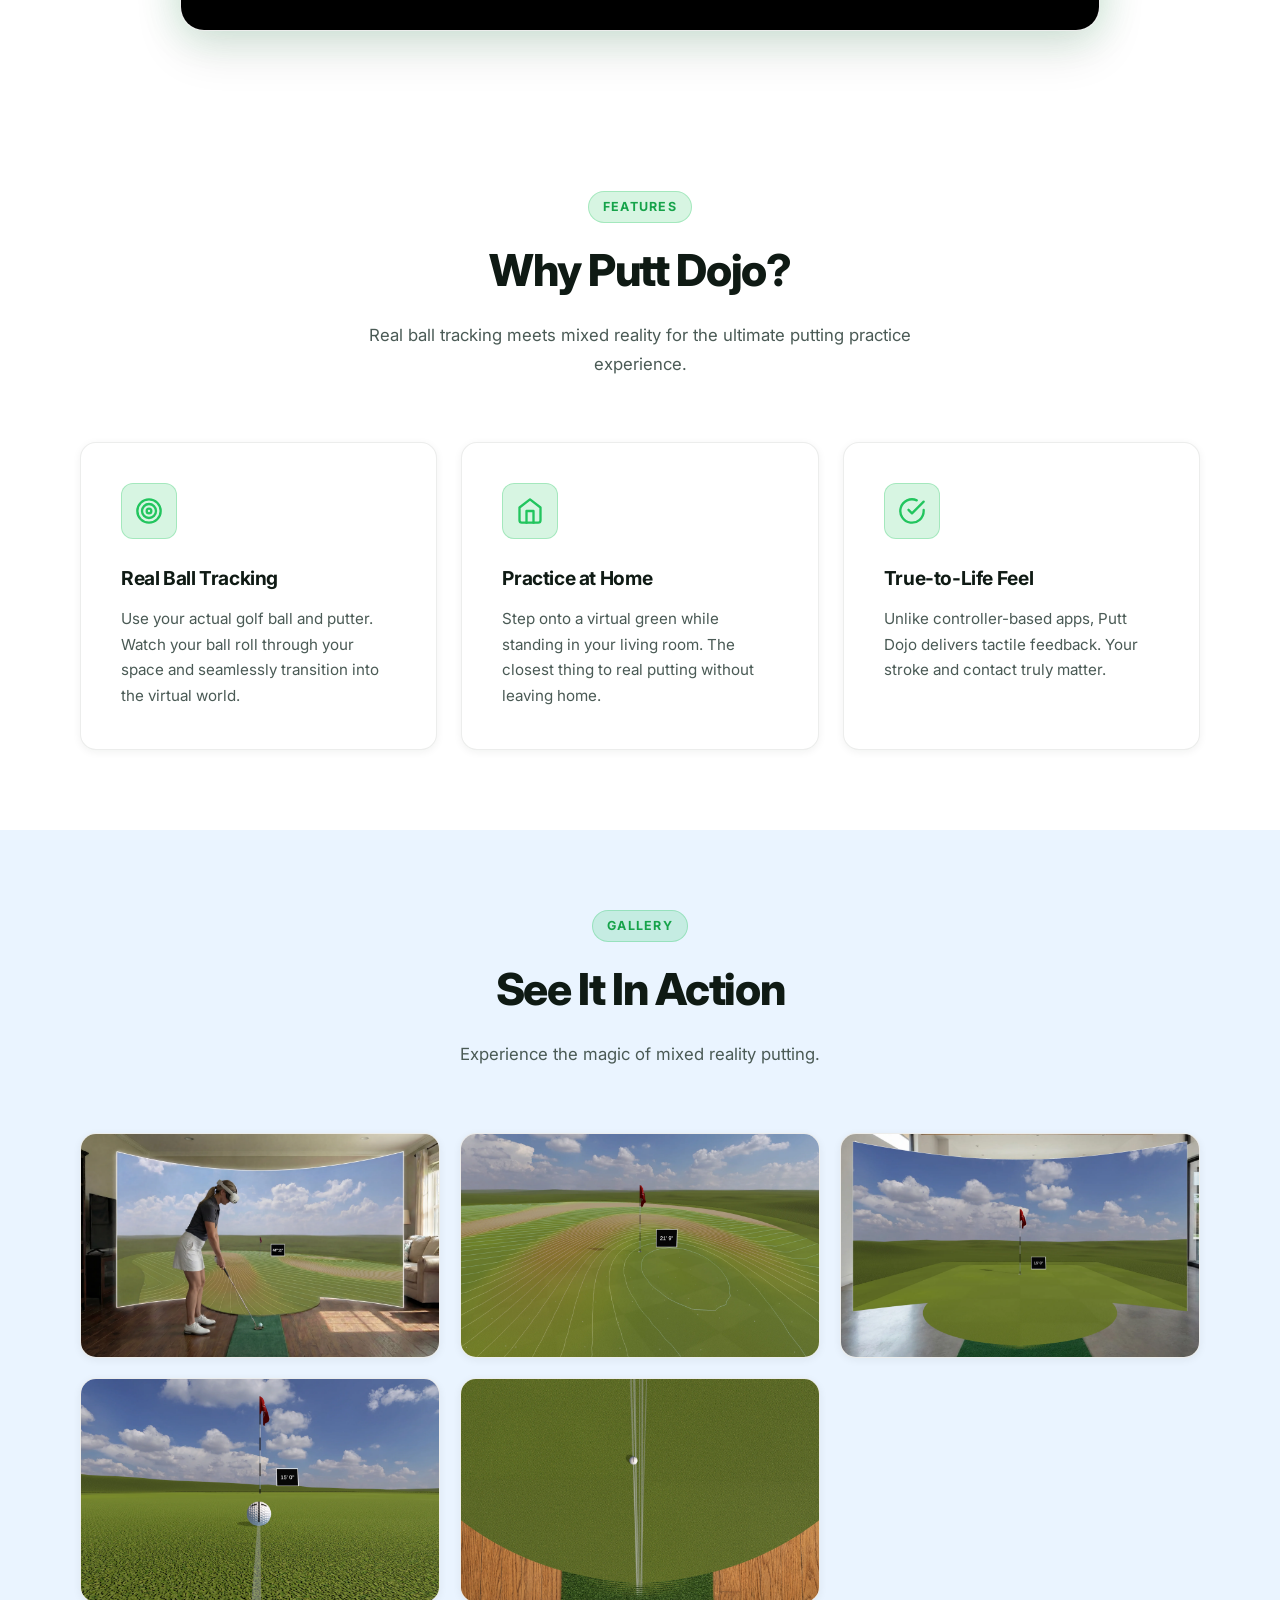
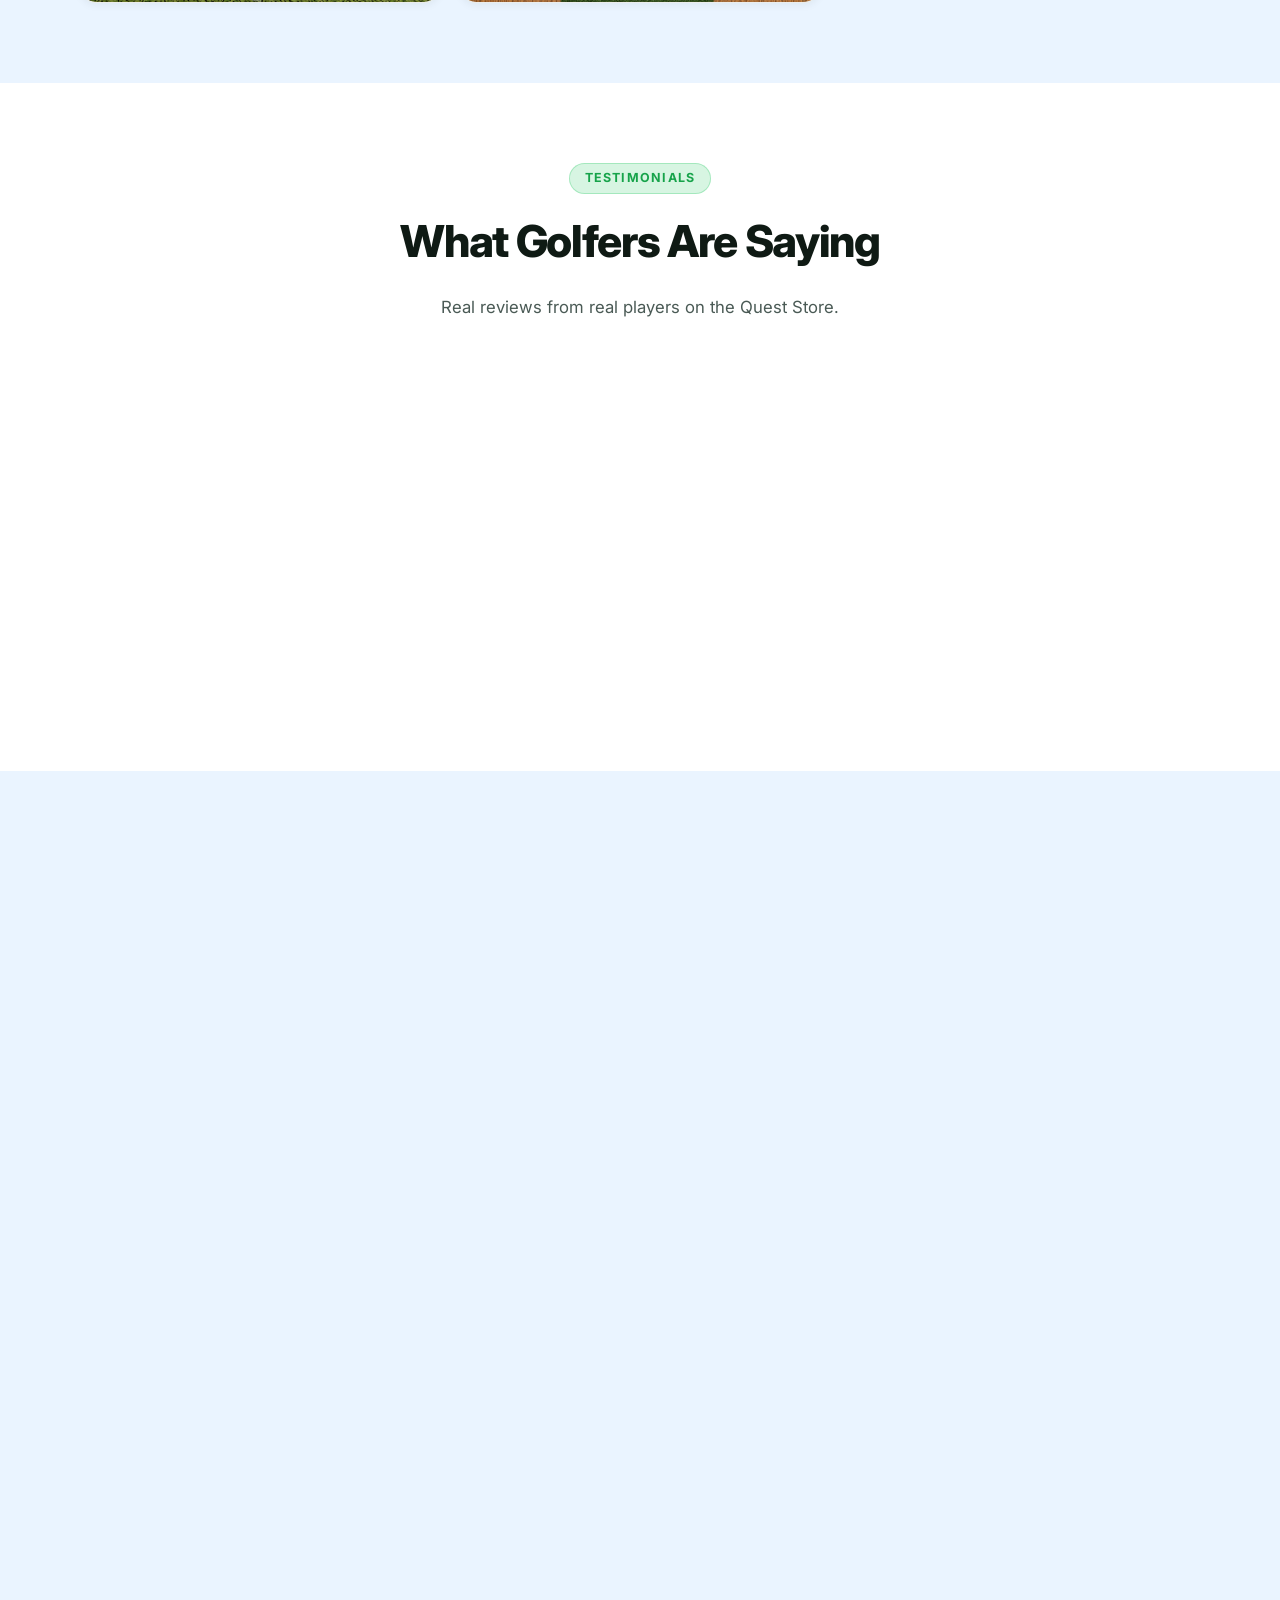
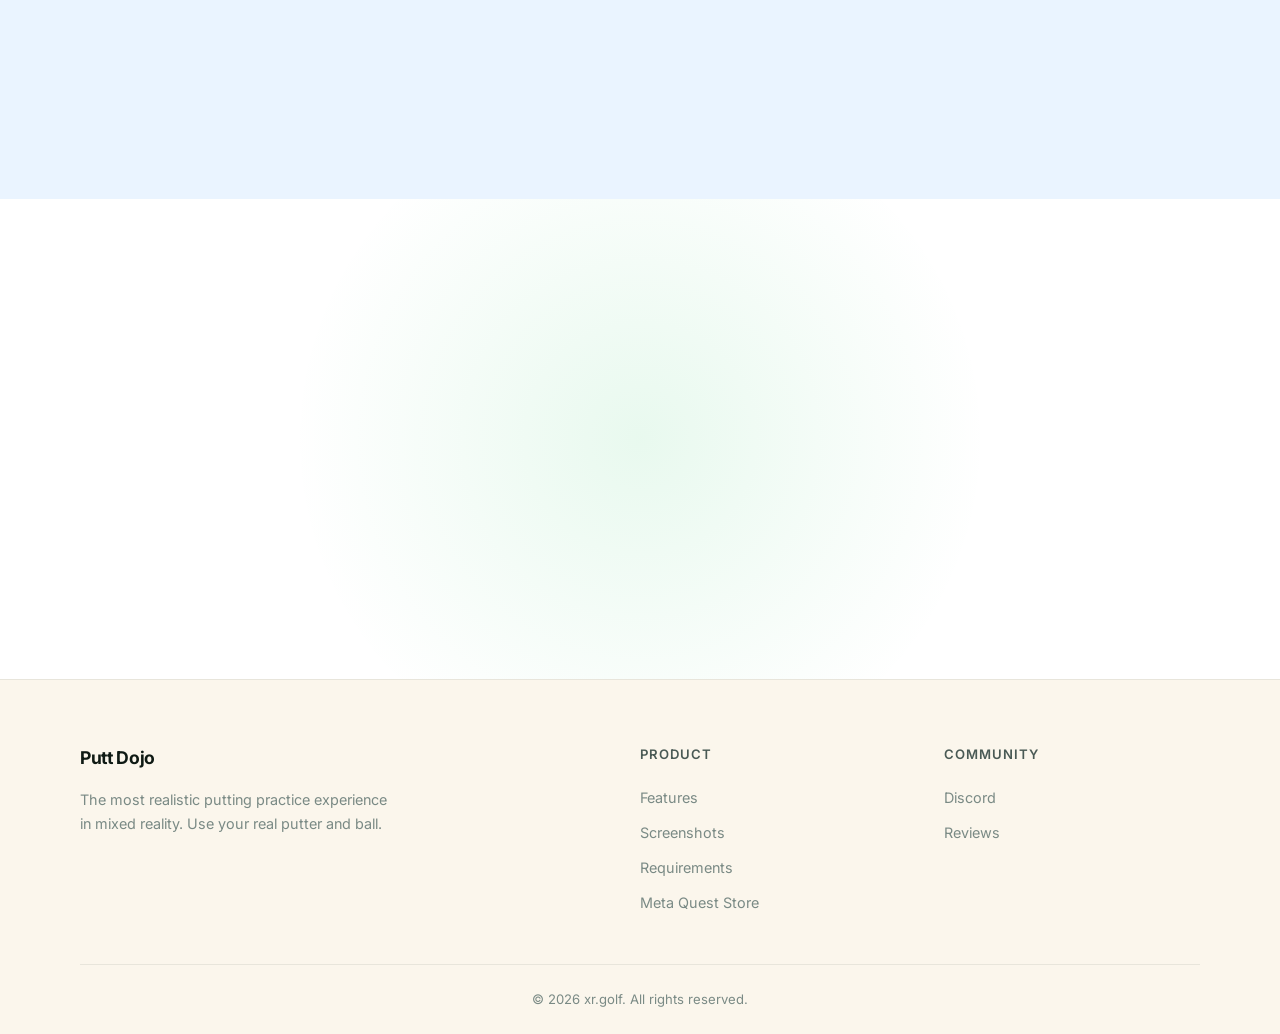
==== commit b7b9a801: "Preload hero image and add layered background Preload the hero image (images/keyart.webp) in index.h" ====
--- a/index.html
+++ b/index.html
@@ -23,6 +23,14 @@
     />
 
     <link rel="icon" type="image/x-icon" href="images/favicon.ico" />
+
+    <link
+      rel="preload"
+      as="image"
+      href="images/keyart.webp"
+      type="image/webp"
+      fetchpriority="high"
+    />
 
     <link rel="stylesheet" href="styles.css" />
 
--- a/styles.css
+++ b/styles.css
@@ -246,11 +246,15 @@
   align-items: center;
   justify-content: center;
   padding: 8rem 2rem 6rem;
-  background-image: url("images/keyart.webp");
-  background-size: cover;
-  background-position: center center;
-  background-repeat: no-repeat;
-  background-color: var(--sky-100);
+  background-image:
+    url("images/keyart.webp"),
+    linear-gradient(180deg, #8fc4dc 0%, #d8c89a 55%, #6ea84a 100%);
+  background-size: cover, cover;
+  background-position:
+    center center,
+    center center;
+  background-repeat: no-repeat, no-repeat;
+  background-color: #b8d8e8;
   position: relative;
   overflow: hidden;
 }
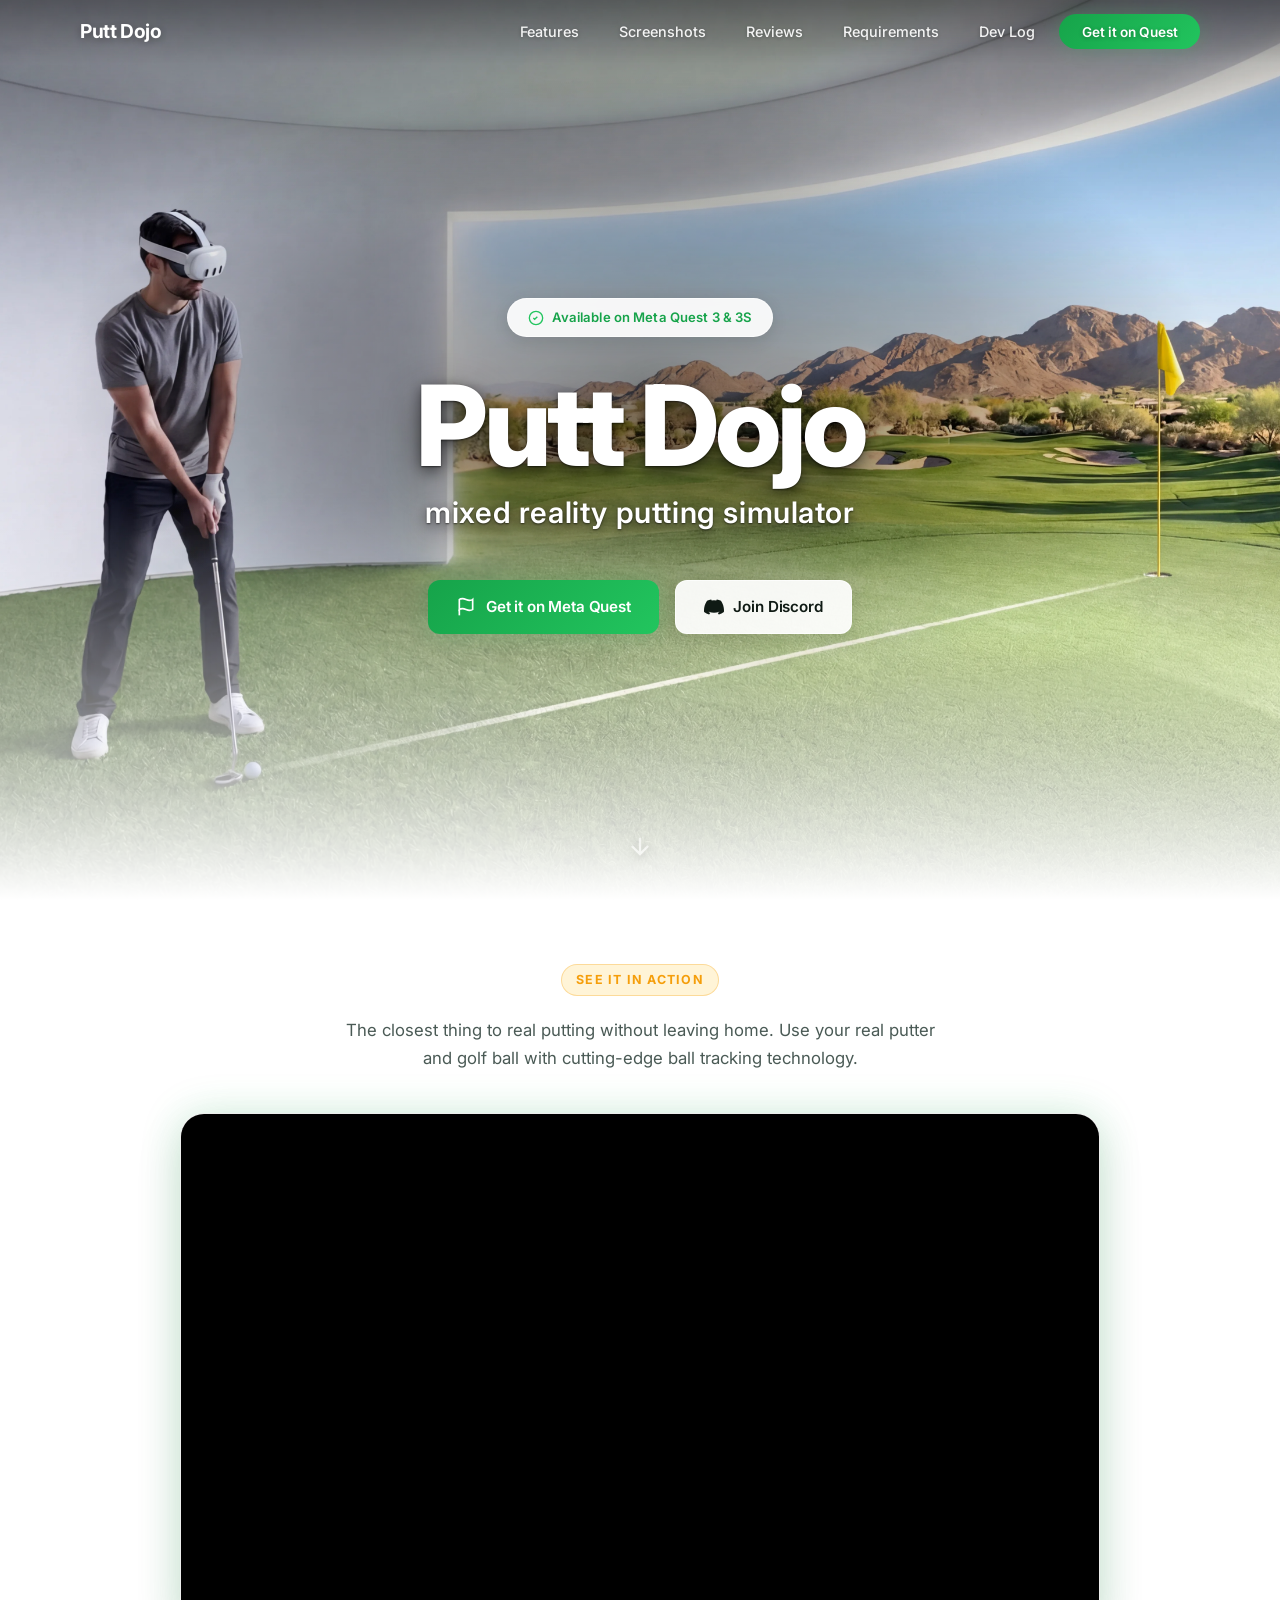
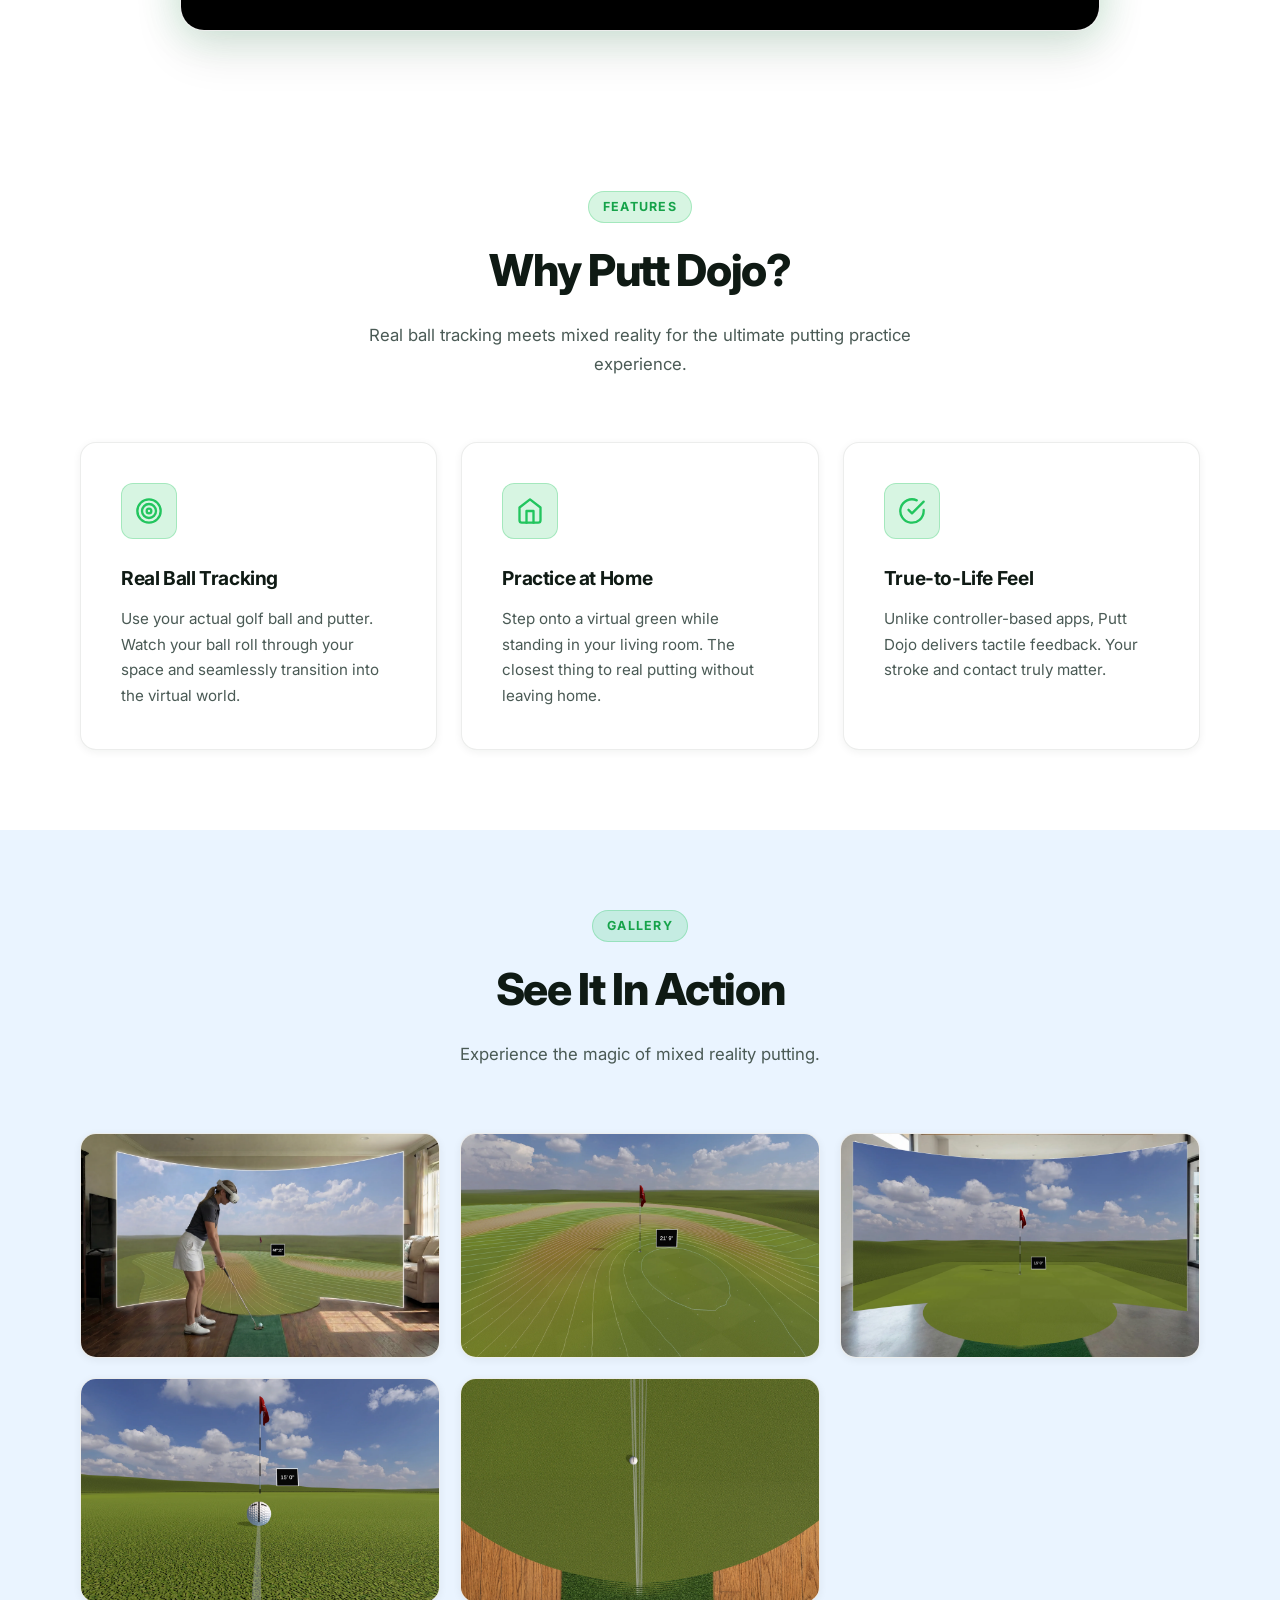
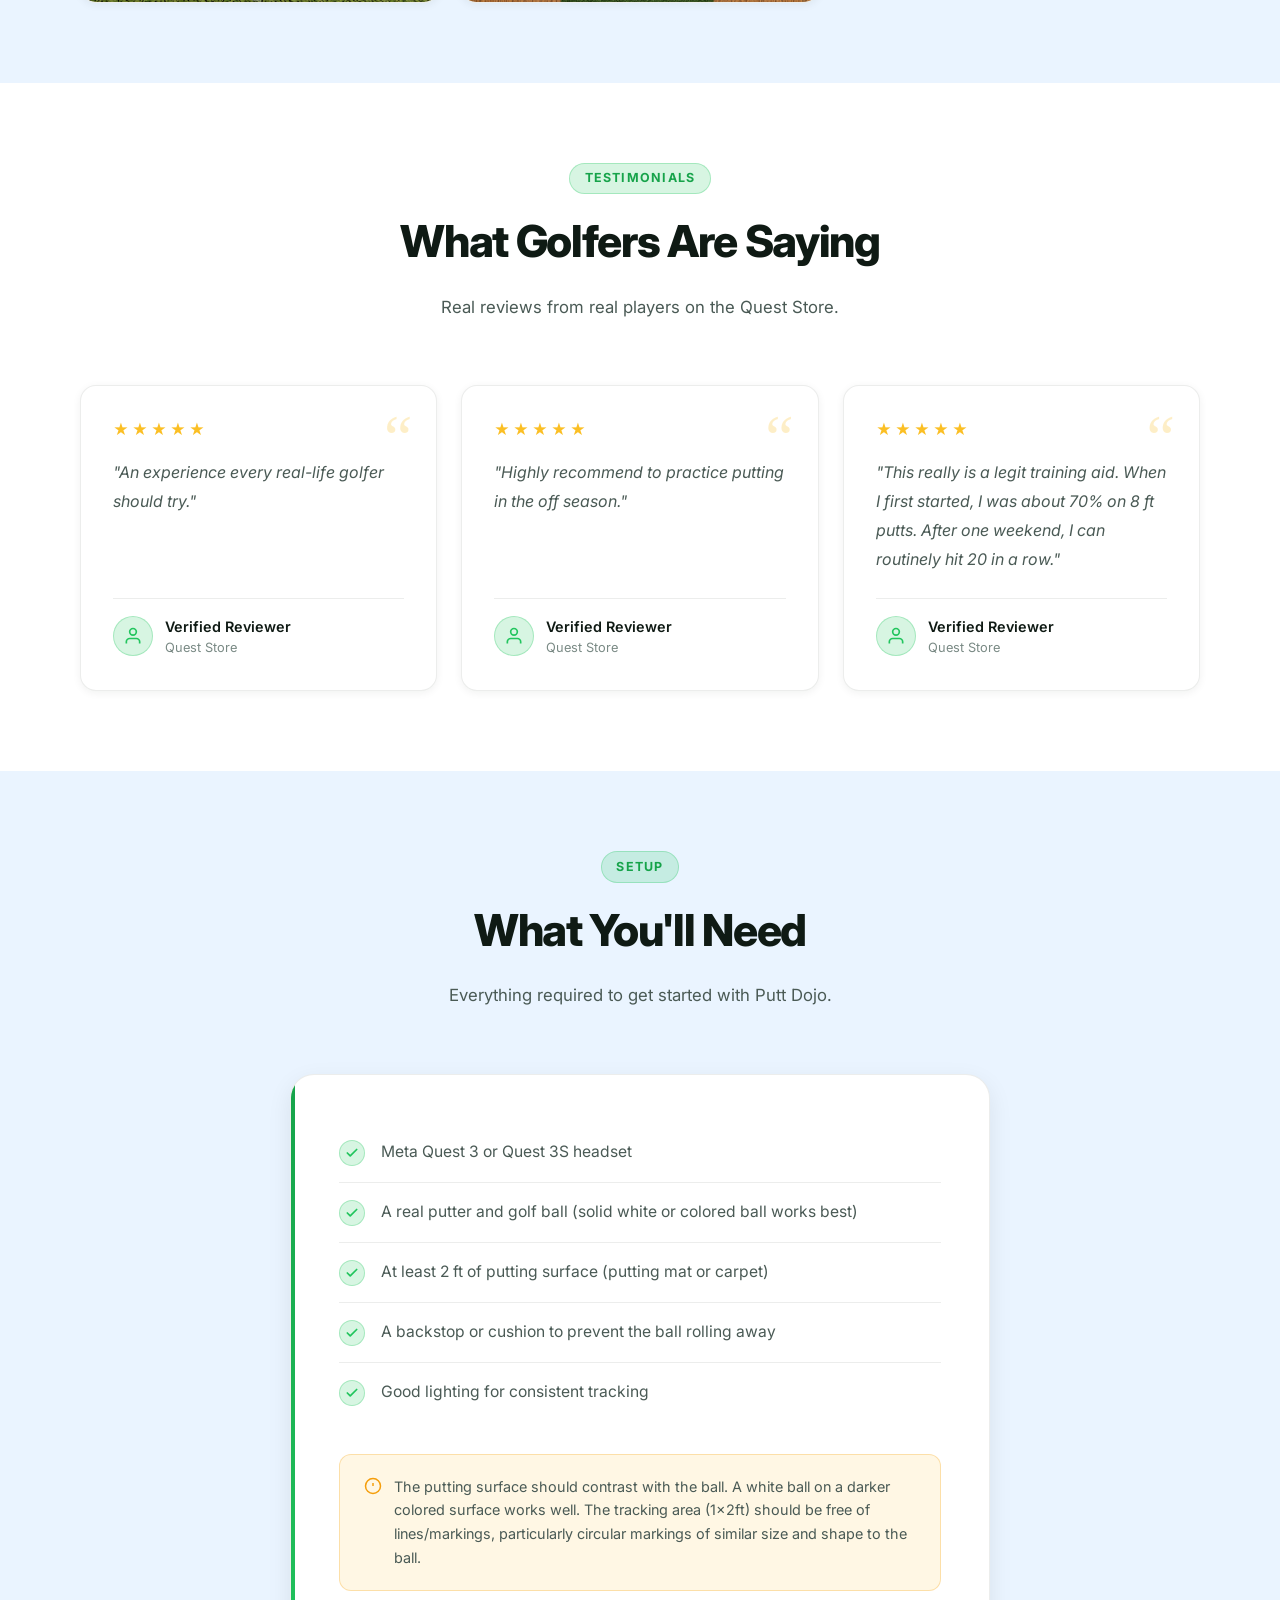
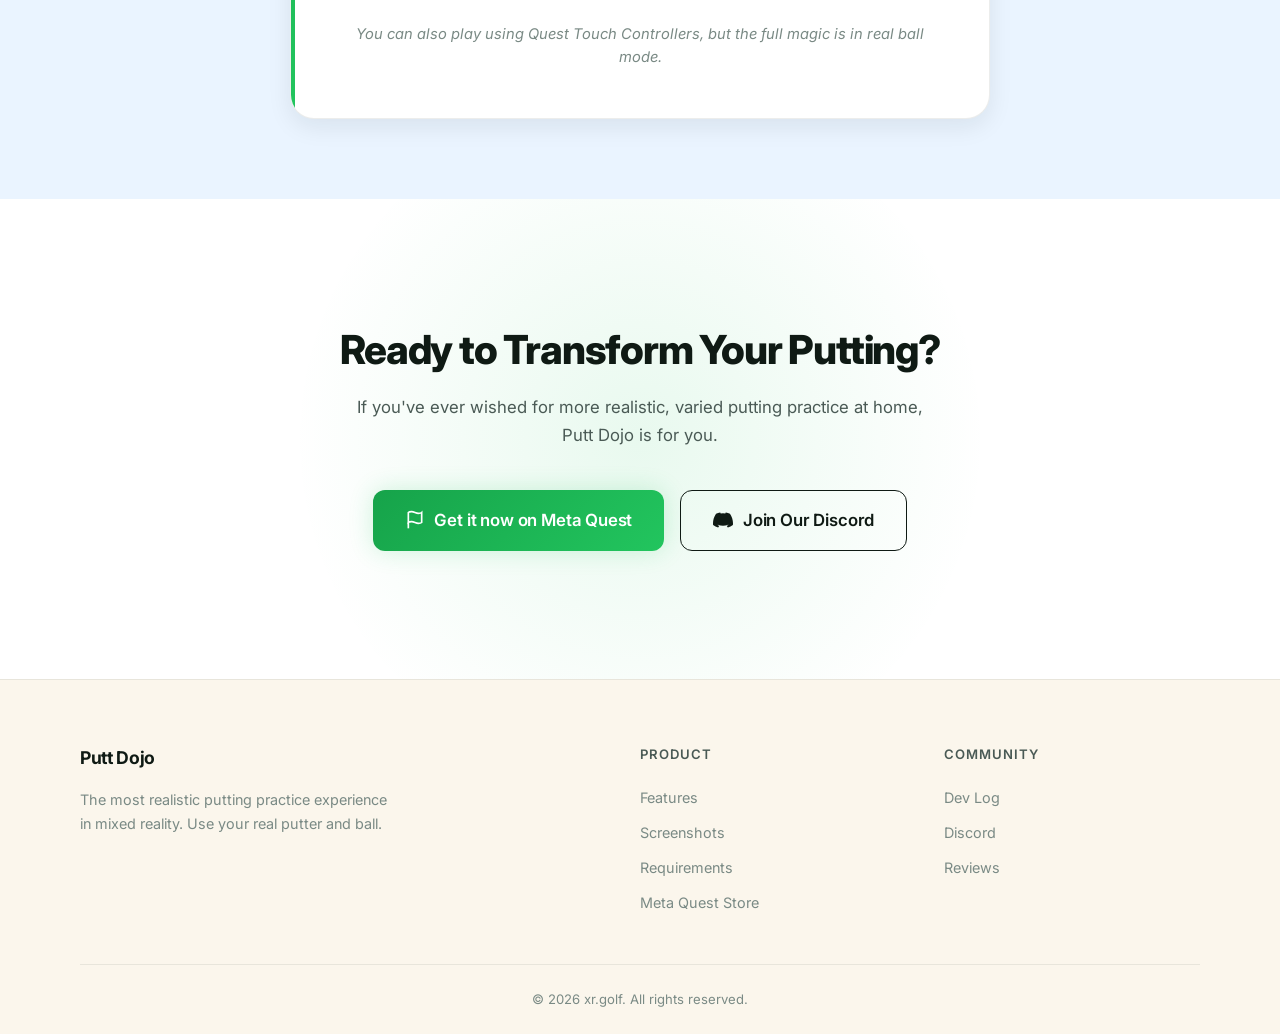
==== commit 0f613c93: "Add Dev Log section with articles and assets Introduce a new Dev Log section: adds devlog/index.html" ====
--- a/index.html
+++ b/index.html
@@ -8,6 +8,36 @@
     <meta
       name="description"
       content="Transform your putting practice with Putt Dojo. Use your real putter and golf ball in mixed reality. Available on Meta Quest 3."
+    />
+    <link rel="canonical" href="https://puttdojo.com/" />
+
+    <!-- Open Graph -->
+    <meta property="og:type" content="website" />
+    <meta property="og:site_name" content="Putt Dojo" />
+    <meta property="og:url" content="https://puttdojo.com/" />
+    <meta
+      property="og:title"
+      content="Putt Dojo - Real Ball VR Golf Simulator"
+    />
+    <meta
+      property="og:description"
+      content="Transform your putting practice with Putt Dojo. Use your real putter and golf ball in mixed reality. Available on Meta Quest 3."
+    />
+    <meta property="og:image" content="https://puttdojo.com/images/keyart.webp" />
+
+    <!-- Twitter Card -->
+    <meta name="twitter:card" content="summary_large_image" />
+    <meta
+      name="twitter:title"
+      content="Putt Dojo - Real Ball VR Golf Simulator"
+    />
+    <meta
+      name="twitter:description"
+      content="Transform your putting practice with Putt Dojo. Use your real putter and golf ball in mixed reality. Available on Meta Quest 3."
+    />
+    <meta
+      name="twitter:image"
+      content="https://puttdojo.com/images/keyart.webp"
     />
 
     <!-- Preconnect to external domains for faster loading -->
@@ -79,6 +109,46 @@
       gtag("js", new Date());
       gtag("config", "AW-17331577749");
     </script>
+
+    <!-- Structured data -->
+    <script type="application/ld+json">
+      {
+        "@context": "https://schema.org",
+        "@graph": [
+          {
+            "@type": "Organization",
+            "@id": "https://puttdojo.com/#organization",
+            "name": "Putt Dojo",
+            "url": "https://puttdojo.com/",
+            "logo": "https://puttdojo.com/images/icon.png",
+            "sameAs": ["https://discord.gg/wkDcwCEBzJ"]
+          },
+          {
+            "@type": "WebSite",
+            "@id": "https://puttdojo.com/#website",
+            "url": "https://puttdojo.com/",
+            "name": "Putt Dojo",
+            "publisher": { "@id": "https://puttdojo.com/#organization" }
+          },
+          {
+            "@type": "VideoGame",
+            "name": "Putt Dojo",
+            "url": "https://puttdojo.com/",
+            "image": "https://puttdojo.com/images/keyart.webp",
+            "description": "Mixed reality putting simulator for Meta Quest 3 and 3S. Use your real putter and golf ball with real-ball tracking technology.",
+            "applicationCategory": "GameApplication",
+            "operatingSystem": "Meta Quest 3, Meta Quest 3S",
+            "gamePlatform": "Meta Quest",
+            "publisher": { "@id": "https://puttdojo.com/#organization" },
+            "offers": {
+              "@type": "Offer",
+              "url": "https://www.meta.com/en-gb/experiences/putt-window/7908645409222708/",
+              "availability": "https://schema.org/InStock"
+            }
+          }
+        ]
+      }
+    </script>
   </head>
   <body>
     <!-- Navigation -->
@@ -92,6 +162,7 @@
           <li><a href="#screenshots">Screenshots</a></li>
           <li><a href="#reviews">Reviews</a></li>
           <li><a href="#requirements">Requirements</a></li>
+          <li><a href="devlog/">Dev Log</a></li>
           <li>
             <a
               href="https://www.meta.com/en-gb/experiences/putt-window/7908645409222708/"
@@ -724,6 +795,7 @@
           <div class="footer-links-group">
             <h4>Community</h4>
             <ul>
+              <li><a href="devlog/">Dev Log</a></li>
               <li>
                 <a
                   href="https://discord.gg/wkDcwCEBzJ"
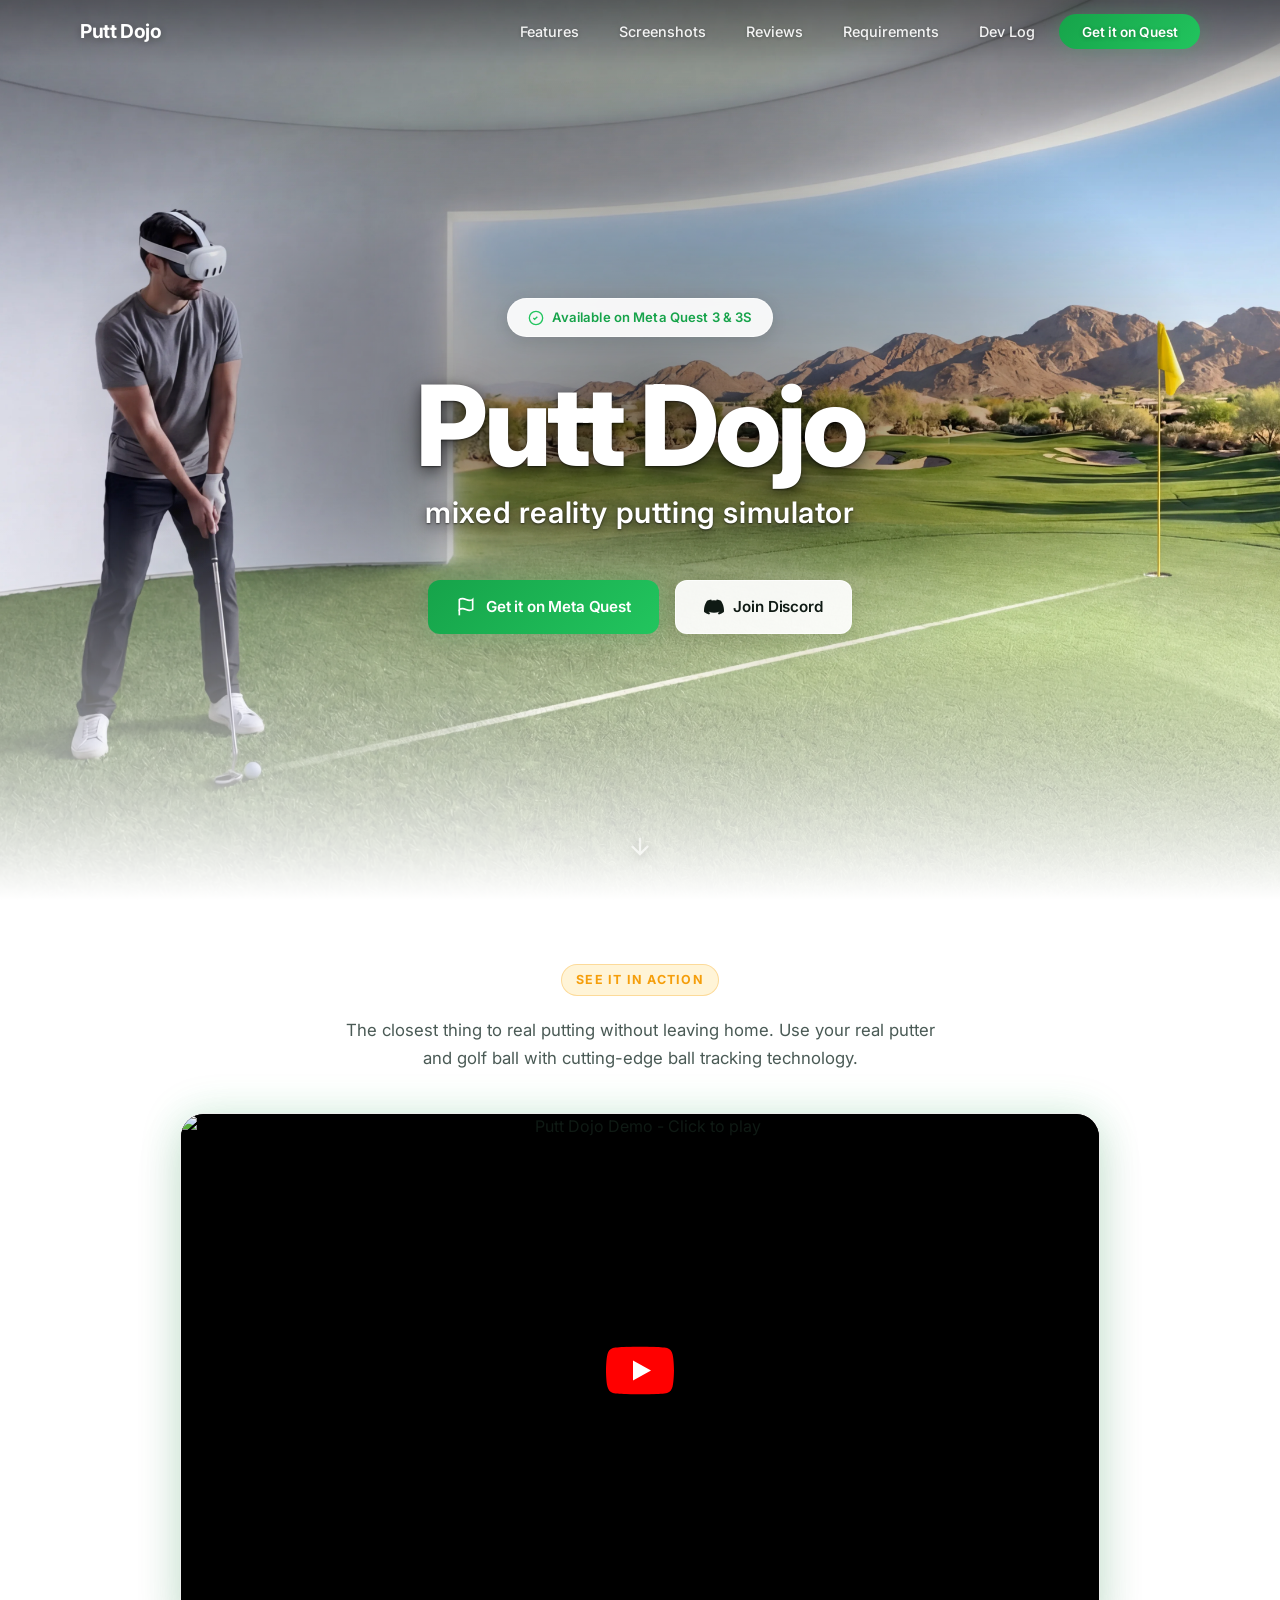
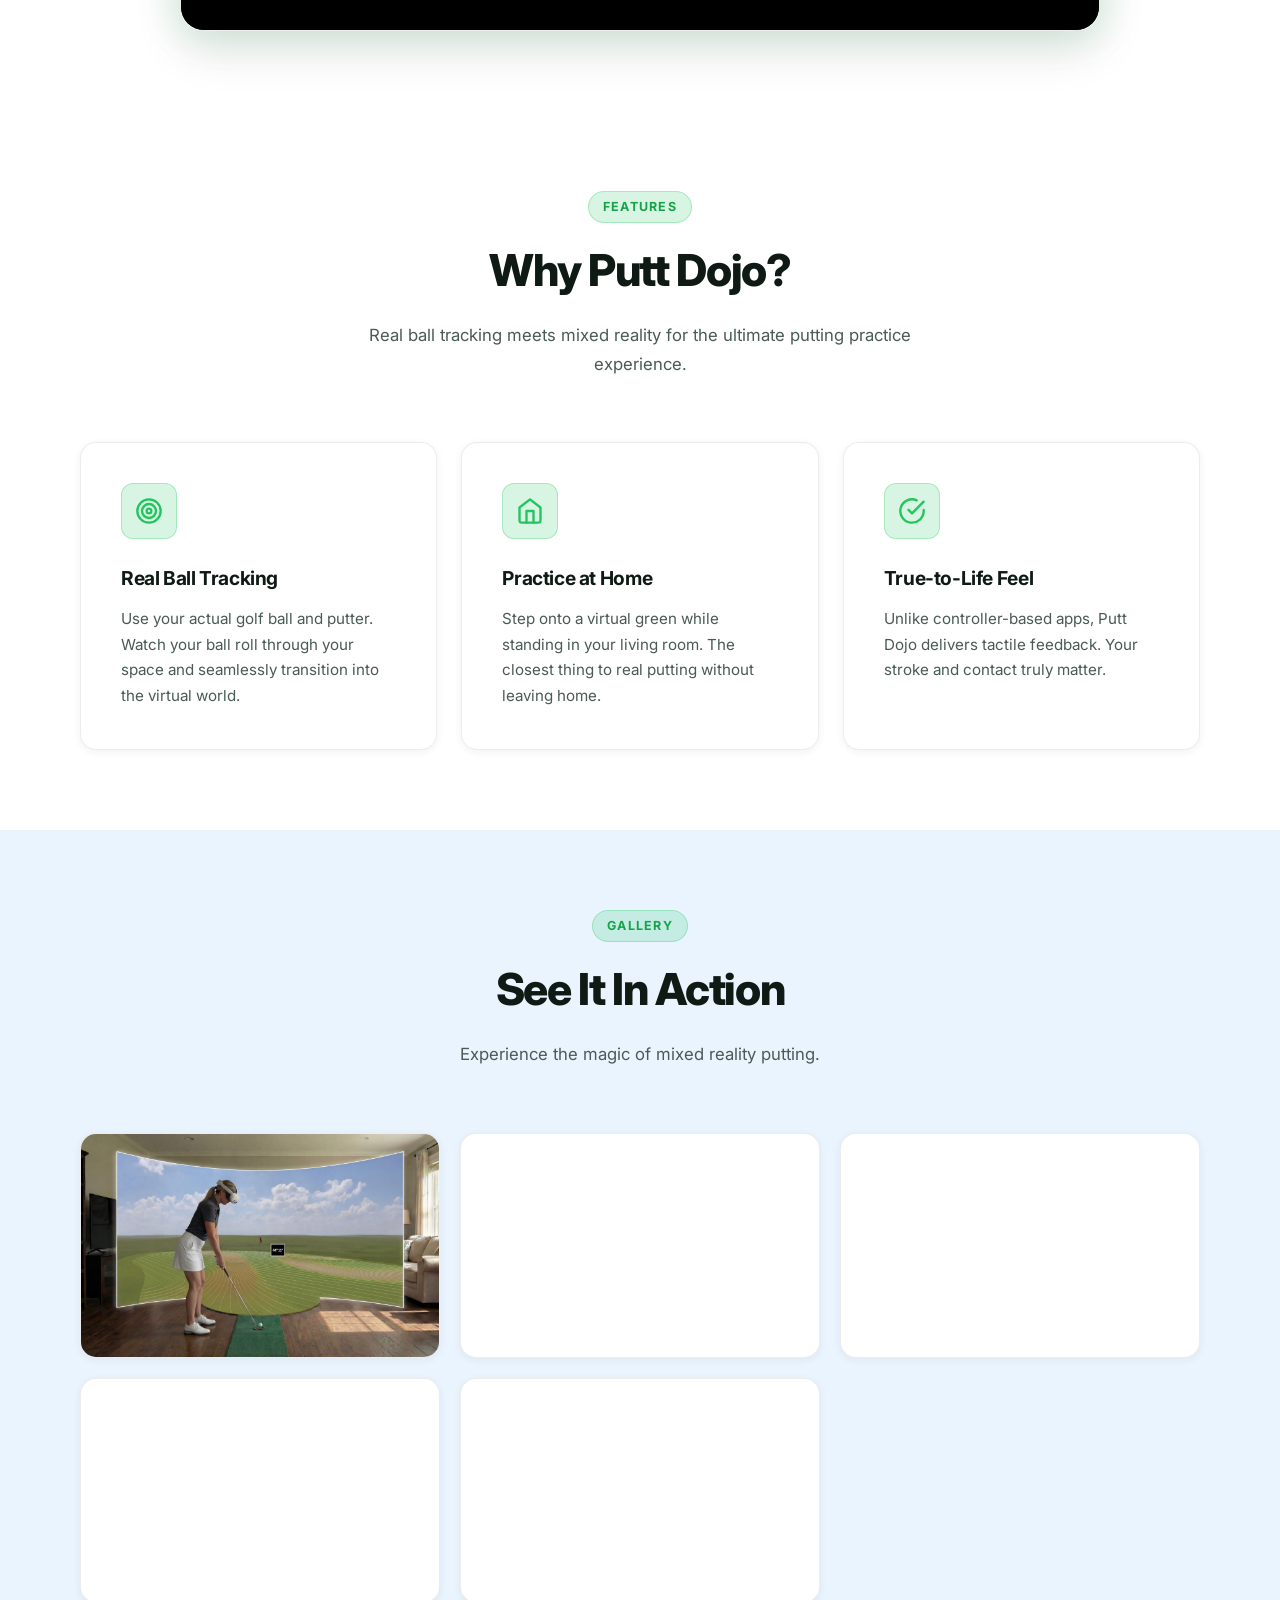
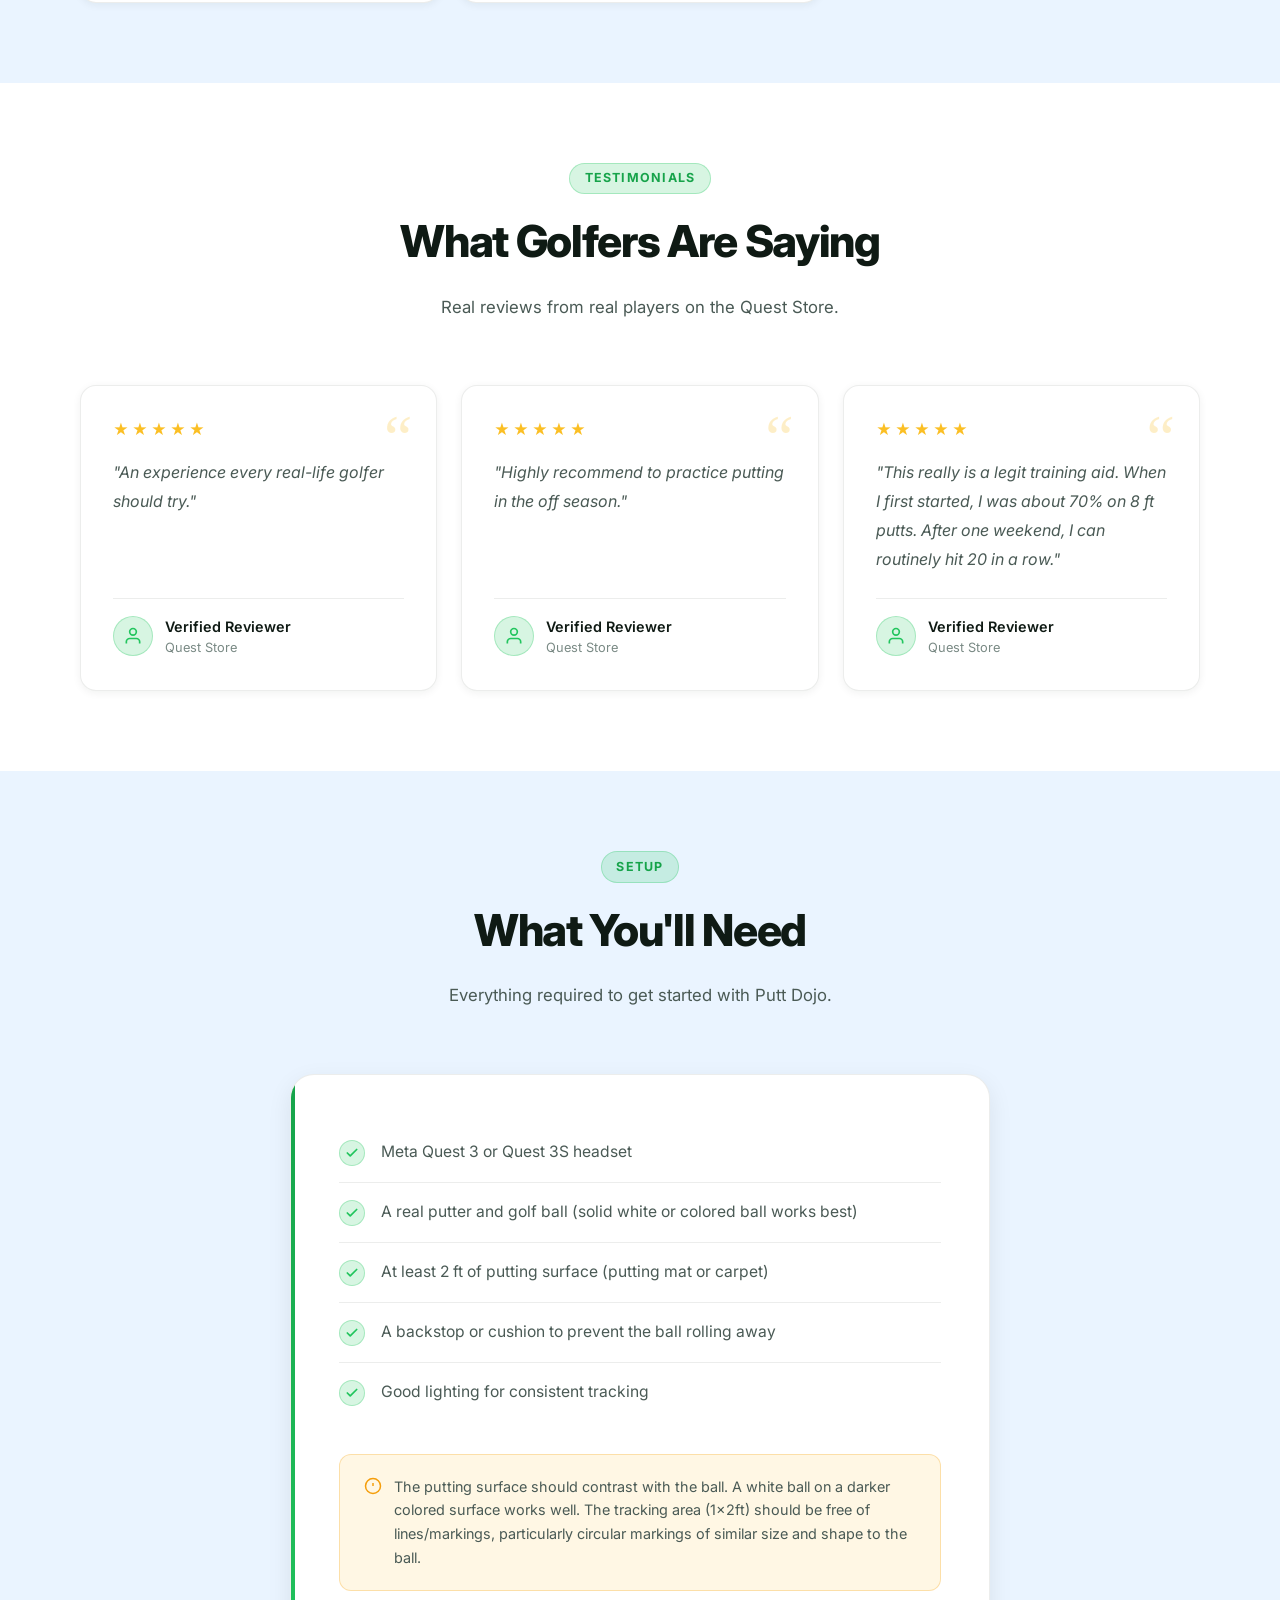
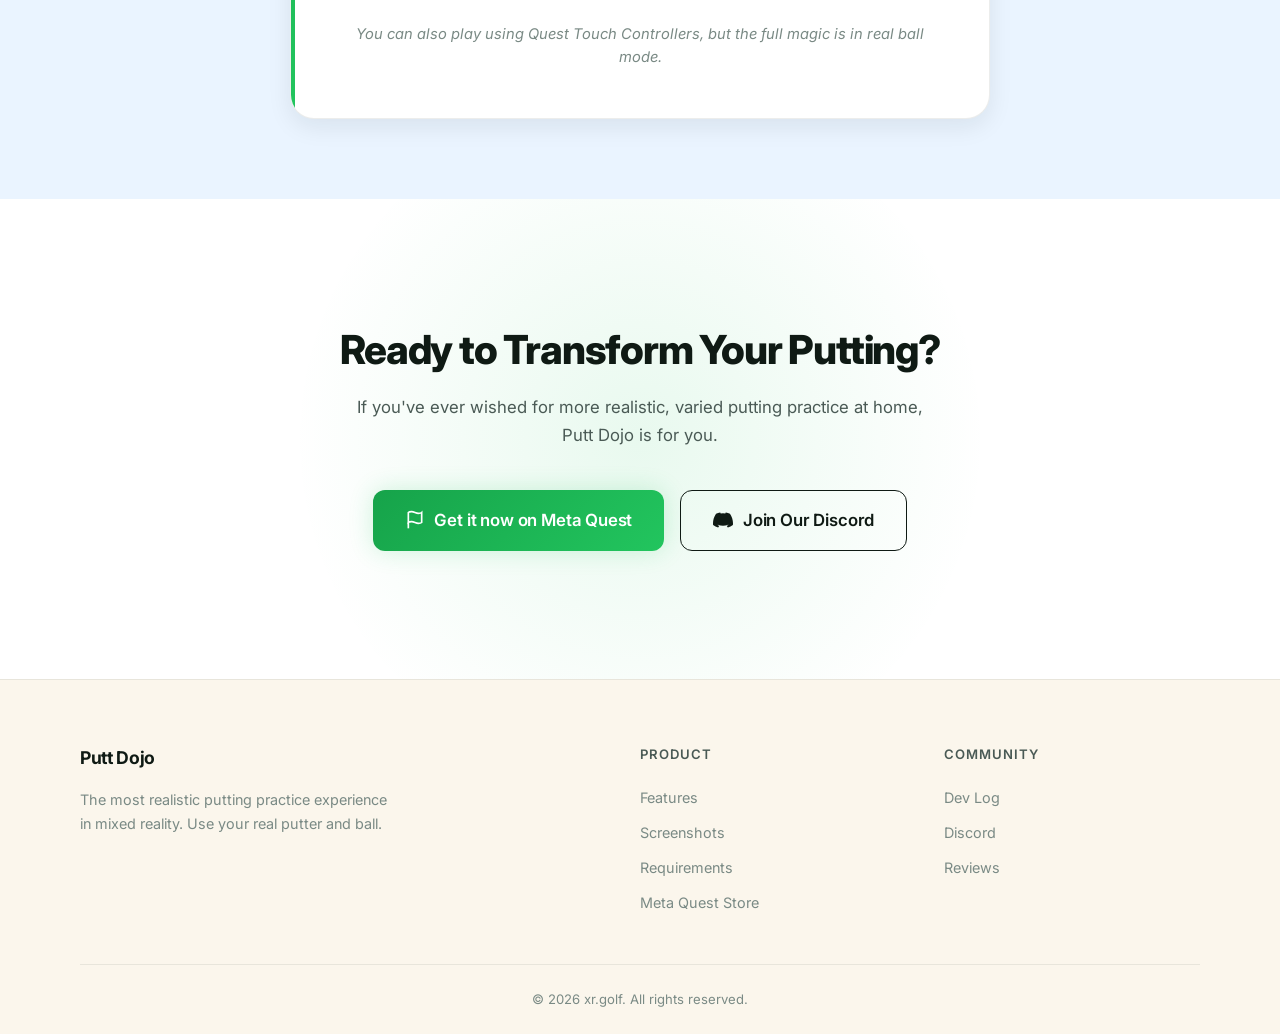
==== commit a84ad589: "Add lite-youtube placeholder, lazy image & lightbox tweaks Replace the heavy hero YouTube iframe wit" ====
--- a/index.html
+++ b/index.html
@@ -23,7 +23,10 @@
       property="og:description"
       content="Transform your putting practice with Putt Dojo. Use your real putter and golf ball in mixed reality. Available on Meta Quest 3."
     />
-    <meta property="og:image" content="https://puttdojo.com/images/keyart.webp" />
+    <meta
+      property="og:image"
+      content="https://puttdojo.com/images/keyart.webp"
+    />
 
     <!-- Twitter Card -->
     <meta name="twitter:card" content="summary_large_image" />
@@ -63,38 +66,6 @@
     />
 
     <link rel="stylesheet" href="styles.css" />
-
-    <!-- Lightbox Gallery -->
-    <div class="lightbox" id="lightbox">
-      <button class="lightbox-close" aria-label="Close gallery">&times;</button>
-      <button class="lightbox-nav lightbox-prev" aria-label="Previous image">
-        <svg
-          viewBox="0 0 24 24"
-          fill="none"
-          stroke="currentColor"
-          stroke-width="2"
-        >
-          <path d="M15 18l-6-6 6-6" />
-        </svg>
-      </button>
-      <button class="lightbox-nav lightbox-next" aria-label="Next image">
-        <svg
-          viewBox="0 0 24 24"
-          fill="none"
-          stroke="currentColor"
-          stroke-width="2"
-        >
-          <path d="M9 18l6-6-6-6" />
-        </svg>
-      </button>
-      <div class="lightbox-content">
-        <img src="" alt="" class="lightbox-image" />
-      </div>
-      <div class="lightbox-counter">
-        <span class="lightbox-current">1</span> /
-        <span class="lightbox-total">5</span>
-      </div>
-    </div>
 
     <!-- Google tag (gtag.js) -->
     <script
@@ -266,20 +237,24 @@
         </p>
         <div class="hero-video-container">
           <div class="video-wrapper">
-            <iframe
-              src="https://www.youtube.com/embed/r_3eahuJ0L4?autoplay=1&mute=1&loop=1&playlist=r_3eahuJ0L4&controls=0&modestbranding=1&rel=0"
-              title="Putt Dojo Demo"
-              allow="
-                accelerometer;
-                autoplay;
-                clipboard-write;
-                encrypted-media;
-                gyroscope;
-                picture-in-picture;
-              "
-              allowfullscreen
-              loading="lazy"
-            ></iframe>
+            <div class="lite-youtube" data-videoid="r_3eahuJ0L4">
+              <img
+                src="https://i.ytimg.com/vi/r_3eahuJ0L4/maxresdefault.jpg"
+                alt="Putt Dojo Demo - Click to play"
+                loading="lazy"
+                decoding="async"
+              />
+              <button class="lite-youtube-playbtn" aria-label="Play video">
+                <svg viewBox="0 0 68 48" width="68" height="48">
+                  <path
+                    class="lite-youtube-bg"
+                    d="M66.52 7.74c-.78-2.93-2.49-5.41-5.42-6.19C55.79.13 34 0 34 0S12.21.13 6.9 1.55c-2.93.78-4.63 3.26-5.42 6.19C.06 13.05 0 24 0 24s.06 10.95 1.48 16.26c.78 2.93 2.49 5.41 5.42 6.19C12.21 47.87 34 48 34 48s21.79-.13 27.1-1.55c2.93-.78 4.64-3.26 5.42-6.19C67.94 34.95 68 24 68 24s-.06-10.95-1.48-16.26z"
+                    fill="#f00"
+                  />
+                  <path d="M45 24L27 14v20" fill="#fff" />
+                </svg>
+              </button>
+            </div>
           </div>
         </div>
       </div>
@@ -388,6 +363,8 @@
               data-src="images/Screenshot0.webp"
               alt="Putt Dojo gameplay screenshot 1"
               class="lazy"
+              loading="lazy"
+              decoding="async"
             />
             <div class="screenshot-expand-icon">
               <svg
@@ -405,6 +382,8 @@
               data-src="images/Screenshot1.webp"
               alt="Putt Dojo gameplay screenshot 2"
               class="lazy"
+              loading="lazy"
+              decoding="async"
             />
             <div class="screenshot-expand-icon">
               <svg
@@ -420,8 +399,10 @@
           <div class="screenshot-item reveal" data-index="2">
             <img
               data-src="images/Screenshot2.webp"
-              alt="Putt Dojo gameplay screenshot 3"
+              alt="Putt Dojo gameplay screenshot 2"
               class="lazy"
+              loading="lazy"
+              decoding="async"
             />
             <div class="screenshot-expand-icon">
               <svg
@@ -439,6 +420,8 @@
               data-src="images/Screenshot3.webp"
               alt="Putt Dojo gameplay screenshot 4"
               class="lazy"
+              loading="lazy"
+              decoding="async"
             />
             <div class="screenshot-expand-icon">
               <svg
@@ -456,6 +439,8 @@
               data-src="images/Screenshot4.webp"
               alt="Putt Dojo gameplay screenshot 5"
               class="lazy"
+              loading="lazy"
+              decoding="async"
             />
             <div class="screenshot-expand-icon">
               <svg
@@ -814,6 +799,38 @@
       </div>
     </footer>
 
+    <!-- Lightbox Gallery -->
+    <div class="lightbox" id="lightbox">
+      <button class="lightbox-close" aria-label="Close gallery">&times;</button>
+      <button class="lightbox-nav lightbox-prev" aria-label="Previous image">
+        <svg
+          viewBox="0 0 24 24"
+          fill="none"
+          stroke="currentColor"
+          stroke-width="2"
+        >
+          <path d="M15 18l-6-6 6-6" />
+        </svg>
+      </button>
+      <button class="lightbox-nav lightbox-next" aria-label="Next image">
+        <svg
+          viewBox="0 0 24 24"
+          fill="none"
+          stroke="currentColor"
+          stroke-width="2"
+        >
+          <path d="M9 18l6-6-6-6" />
+        </svg>
+      </button>
+      <div class="lightbox-content">
+        <img src="" alt="" class="lightbox-image" />
+      </div>
+      <div class="lightbox-counter">
+        <span class="lightbox-current">1</span> /
+        <span class="lightbox-total">5</span>
+      </div>
+    </div>
+
     <script src="script.js"></script>
   </body>
 </html>
--- a/styles.css
+++ b/styles.css
@@ -1217,12 +1217,13 @@
   transition-delay: 0.2s;
 }
 
-/* Lazy load images */
-img {
+/* Lazy load images - only lazy class starts hidden */
+img.lazy {
   opacity: 0;
   transition: opacity var(--transition-normal);
 }
 
+img.lazy.loaded,
 img.loaded,
 .lightbox-image {
   opacity: 1;
@@ -1352,3 +1353,68 @@
   }
 }
 
+/* ===== LITE-YOUTUBE FACADE ===== */
+.lite-youtube {
+  position: relative;
+  width: 100%;
+  padding-bottom: 56.25%; /* 16:9 aspect ratio */
+  background-color: #000;
+  cursor: pointer;
+  overflow: hidden;
+}
+
+.lite-youtube img {
+  position: absolute;
+  top: 0;
+  left: 0;
+  width: 100%;
+  height: 100%;
+  object-fit: cover;
+  opacity: 1; /* Override lazy-load default */
+}
+
+.lite-youtube-playbtn {
+  position: absolute;
+  top: 50%;
+  left: 50%;
+  transform: translate(-50%, -50%);
+  background: none;
+  border: none;
+  cursor: pointer;
+  z-index: 1;
+  transition:
+    transform 0.2s ease,
+    filter 0.2s ease;
+}
+
+.lite-youtube-playbtn svg {
+  filter: drop-shadow(0 2px 8px rgba(0, 0, 0, 0.4));
+}
+
+.lite-youtube:hover .lite-youtube-playbtn {
+  transform: translate(-50%, -50%) scale(1.1);
+}
+
+.lite-youtube:hover .lite-youtube-playbtn svg {
+  filter: drop-shadow(0 4px 12px rgba(0, 0, 0, 0.5));
+}
+
+.lite-youtube.activated {
+  padding-bottom: 0;
+  height: 100%;
+}
+
+.lite-youtube.activated img,
+.lite-youtube.activated .lite-youtube-playbtn {
+  display: none;
+}
+
+.lite-youtube iframe {
+  position: absolute;
+  top: 0;
+  left: 0;
+  width: 100%;
+  height: 100%;
+  border: none;
+}
+
